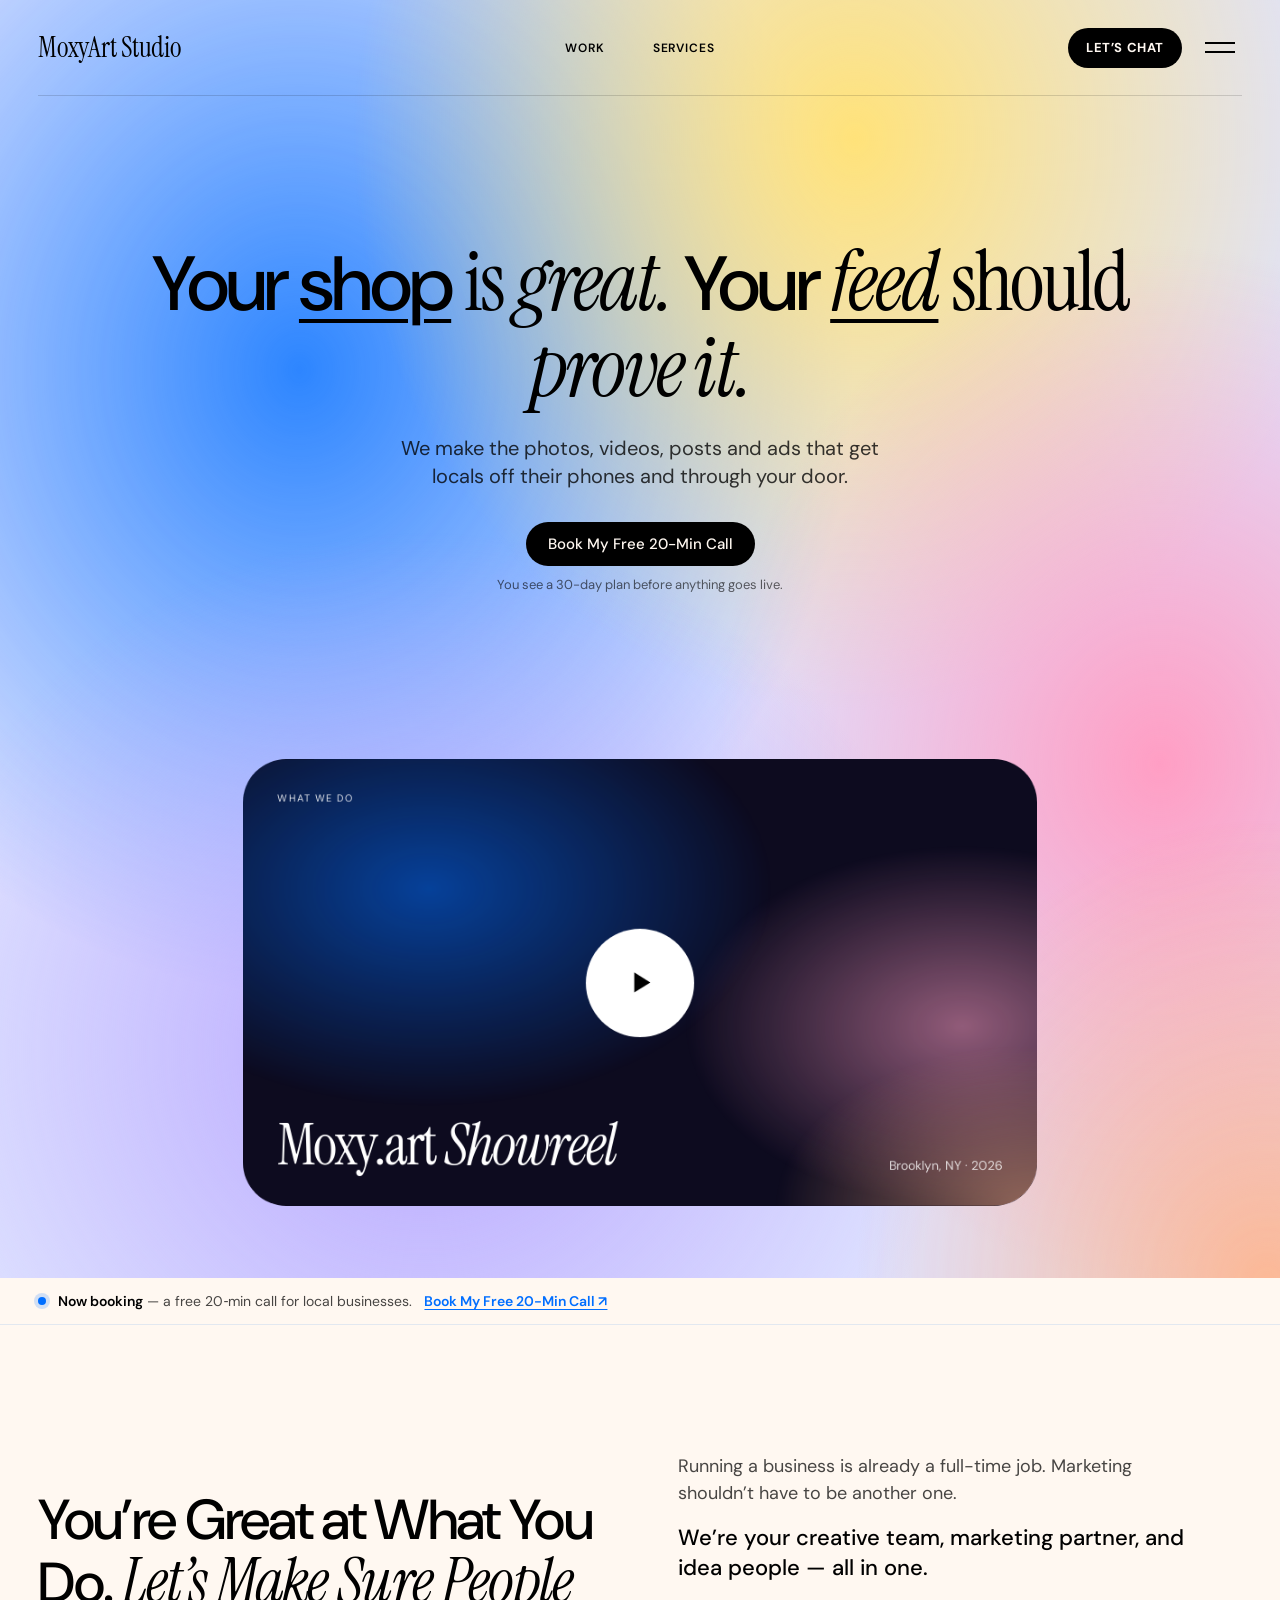
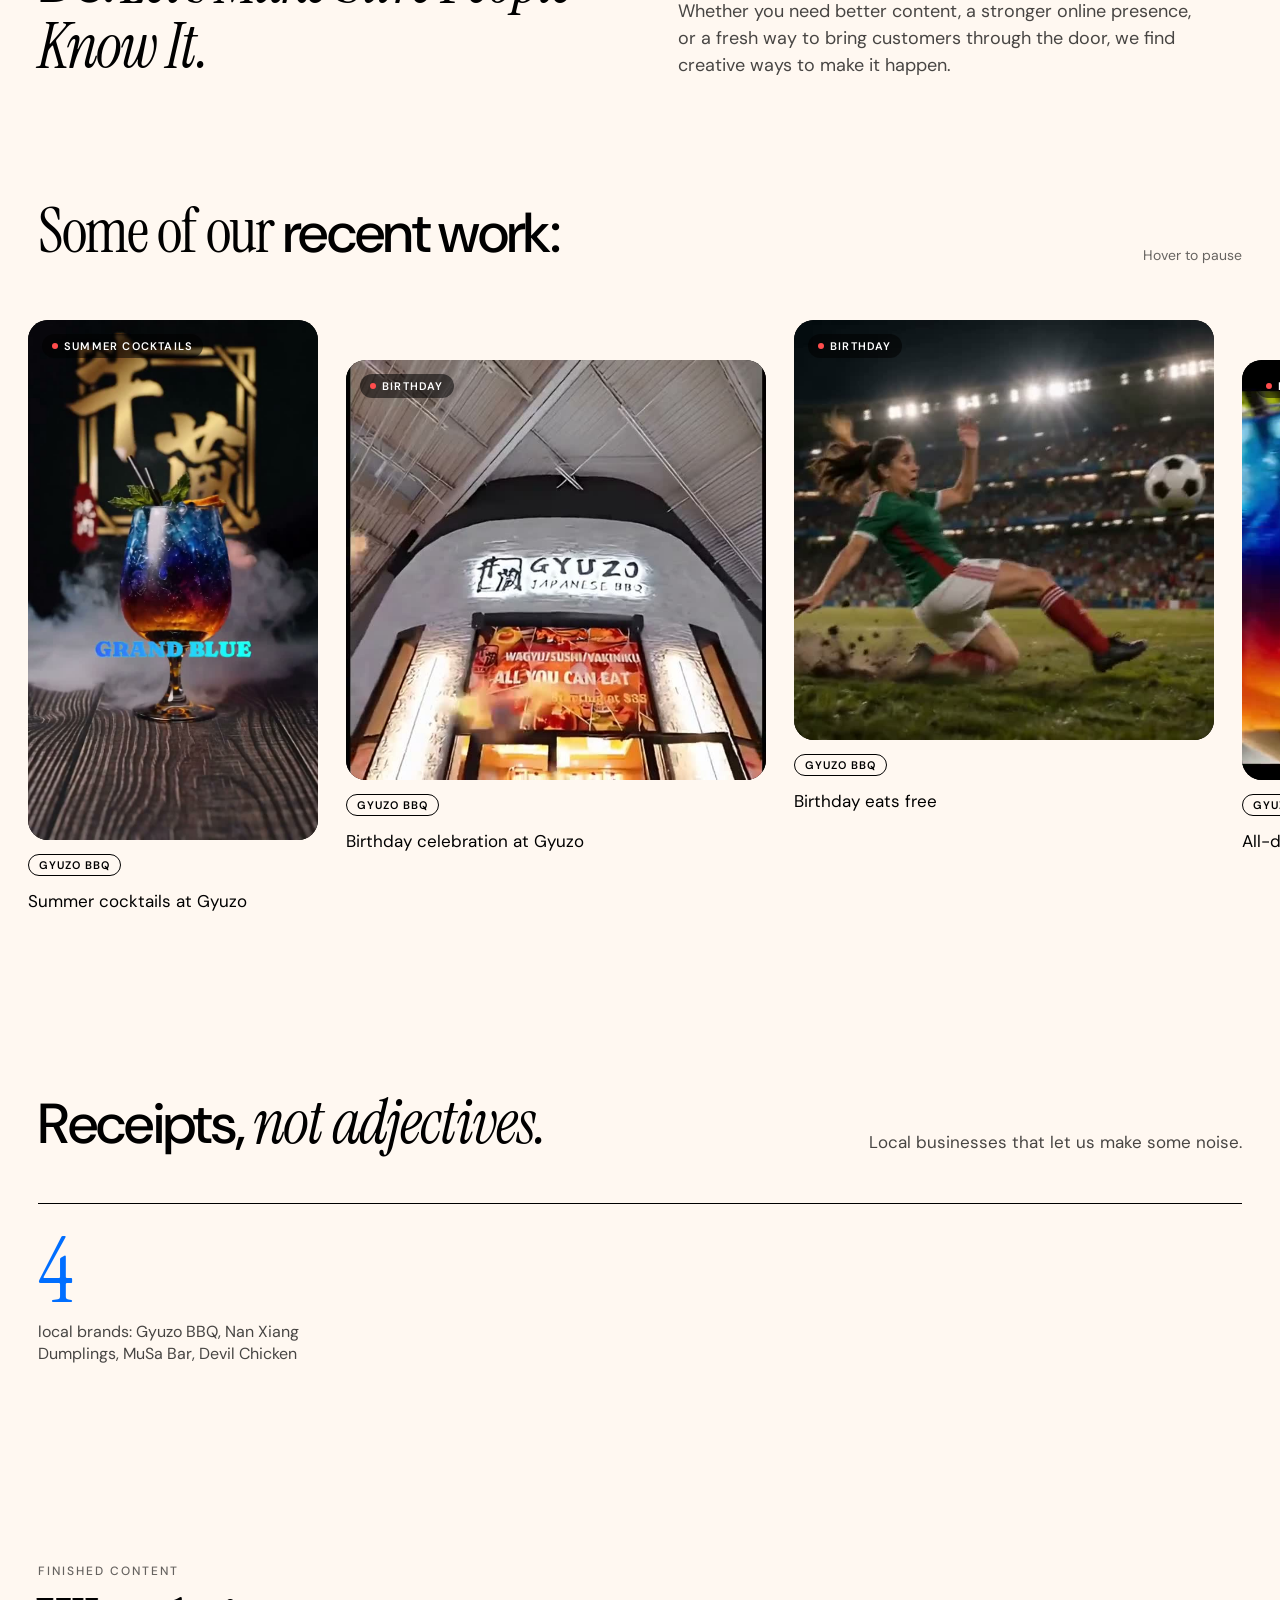
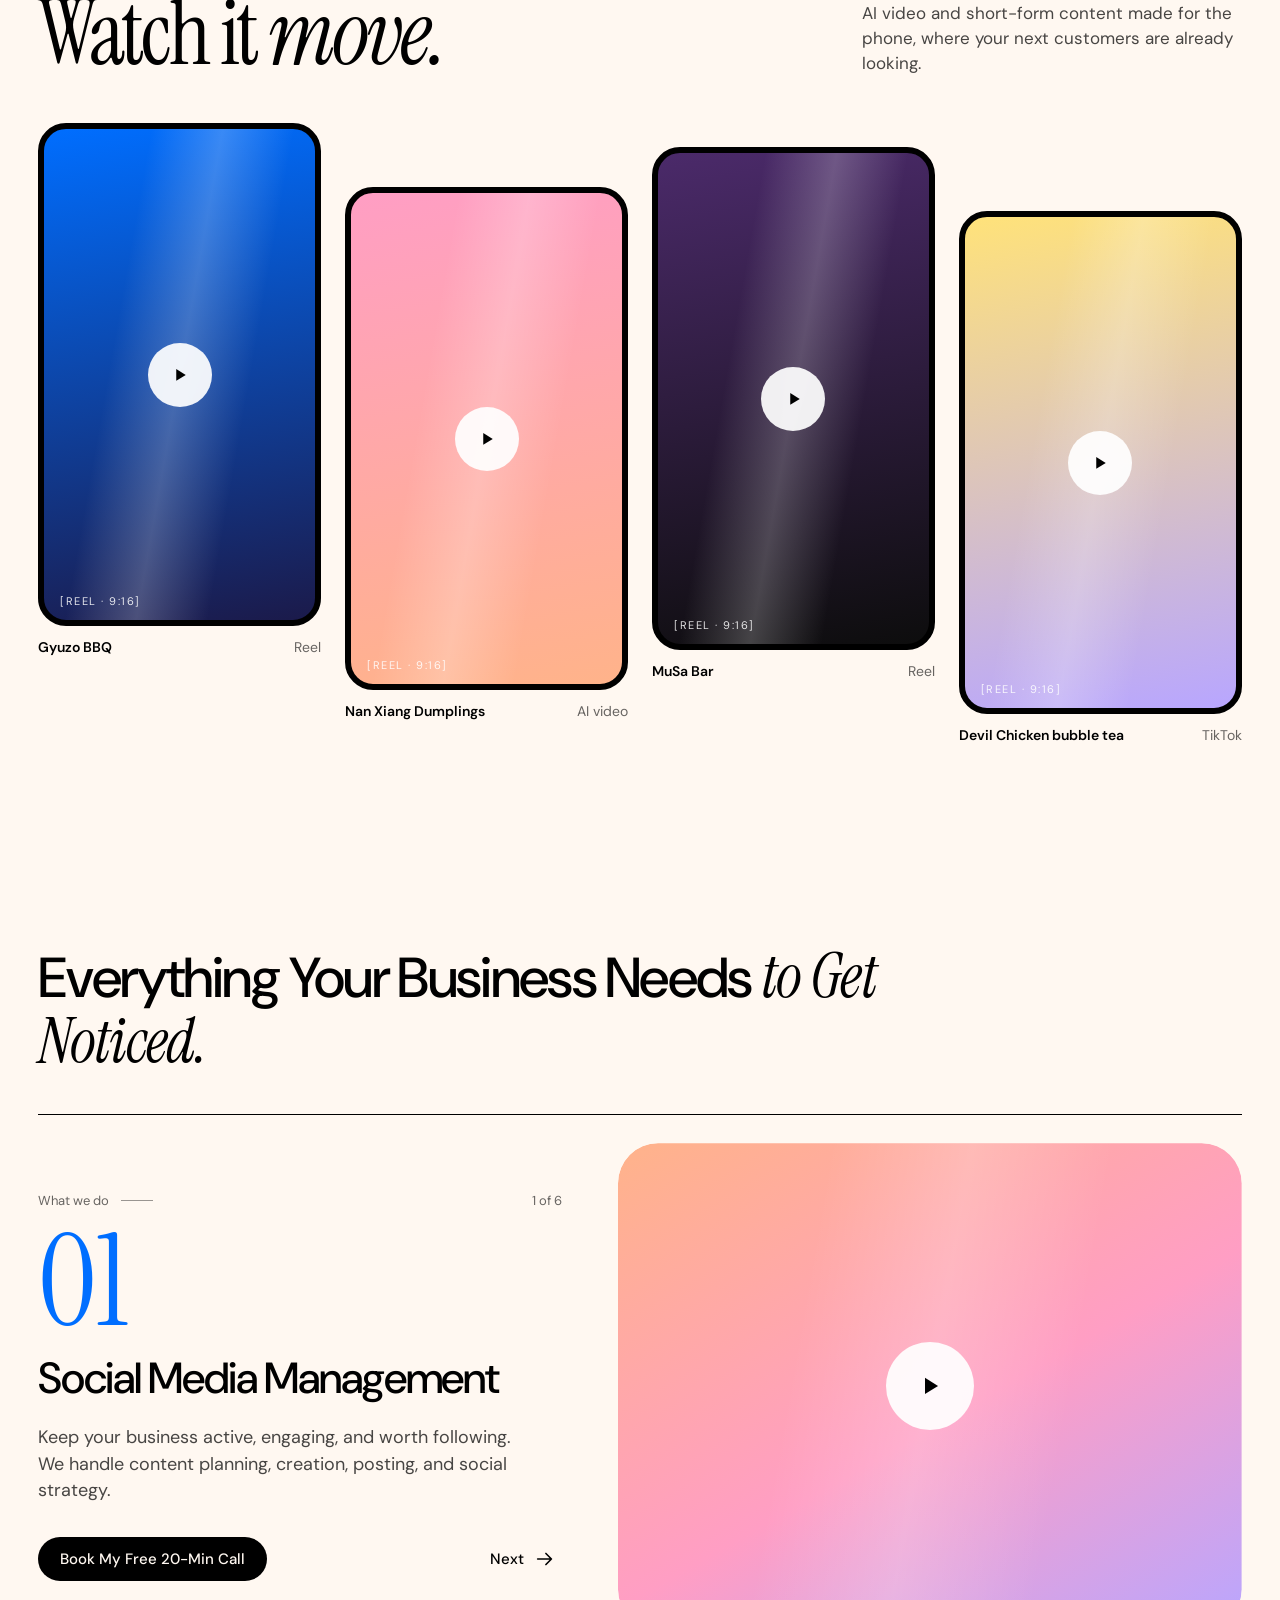
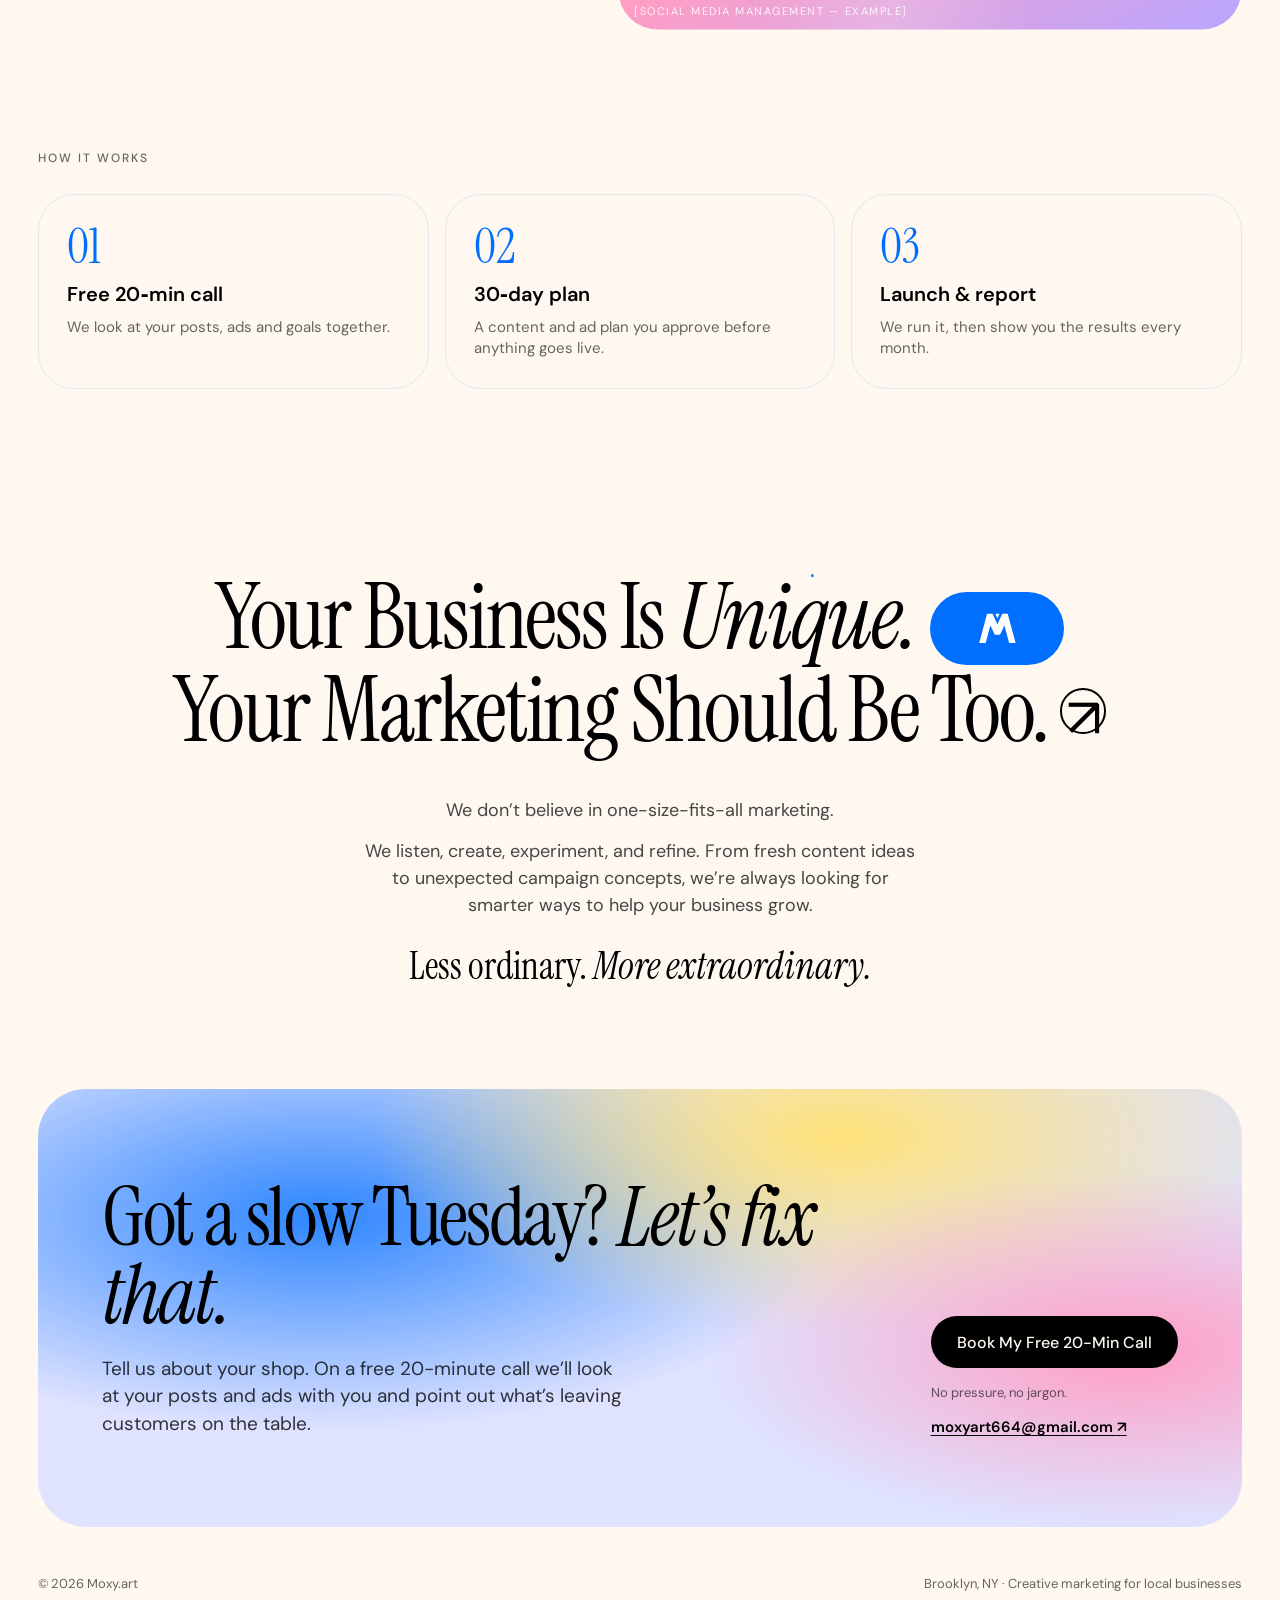
==== index.html @ dc8dfb7d "Centered hero with the showreel peeking into the first screen Header: MoxyArt Studio wordmark, Work/" ====
<!doctype html>
<html lang="en">
  <head>
    <meta charset="UTF-8" />
    <meta name="viewport" content="width=device-width, initial-scale=1.0" />
    <meta name="theme-color" content="#dfe3ff" />
    <meta
      name="description"
      content="We make the photos, Reels and ads that bring locals through your door. Brooklyn studio for local businesses. Book a free 20-minute call."
    />
    <title>Moxy.art · Social, video &amp; ads for local businesses in Brooklyn</title>
    <script>document.documentElement.classList.add('js');</script>
    <link rel="preconnect" href="https://fonts.googleapis.com" />
    <link rel="preconnect" href="https://fonts.gstatic.com" crossorigin />
    <link
      href="https://fonts.googleapis.com/css2?family=DM+Sans:opsz,wght@9..40,400;9..40,500;9..40,600;9..40,700&family=Instrument+Serif:ital@0;1&display=swap"
      rel="stylesheet"
    />
    <link rel="stylesheet" href="./styles.css" />
    <script src="./script.js" defer></script>
  </head>
  <body>
    <a class="skip-link" href="#main">Skip to content</a>

    <header class="site-header">
      <div class="header-inner">
        <a class="brand wordmark" href="#top">MoxyArt Studio</a>

        <nav class="desktop-nav" aria-label="Main navigation">
          <a href="#work">Work</a>
          <a href="#services">Services</a>
        </nav>

        <div class="header-actions">
          <a class="btn btn-dark btn-chat" href="#contact">Let’s chat</a>
          <button class="menu-button" type="button" aria-label="Open menu" aria-expanded="false" aria-controls="mobile-menu">
            <span></span><span></span>
          </button>
        </div>

        <nav class="mobile-menu" id="mobile-menu" aria-label="Mobile navigation" hidden>
          <a href="#work">Work</a>
          <a href="#services">Services</a>
          <a href="#process">How it works</a>
          <a href="#contact">Contact</a>
          <a href="mailto:moxyart664@gmail.com?subject=Free%2020-minute%20call">Book My Free 20-Min Call</a>
        </nav>
      </div>
    </header>

    <main id="main">
      <!-- HERO: full screen, moving color background -->
      <section class="hero" id="top" aria-labelledby="hero-title">
        <div class="aura" aria-hidden="true">
          <span class="blob b1"></span>
          <span class="blob b2"></span>
          <span class="blob b3"></span>
          <span class="blob b4"></span>
          <span class="blob b5"></span>
          <span class="blob cursor-blob"></span>
        </div>

        <div class="hero-body">
          <h1 id="hero-title" class="hero-title">
            <span class="word">Your</span>
            <a class="word link" href="#services">shop</a>
            <span class="word serif">is</span>
            <span class="word serif"><em>great.</em></span>
            <span class="word">Your</span>
            <a class="word link" href="#work"><em class="serif">feed</em></a>
            <span class="word serif">should</span>
            <span class="word serif"><em>prove&nbsp;it.</em></span>
          </h1>
          <p class="hero-sub">We make the photos, videos, posts and ads that get locals off their phones and through your door.</p>
          <div class="hero-cta">
            <a class="btn btn-dark" href="mailto:moxyart664@gmail.com?subject=Free%2020-minute%20call">Book My Free 20-Min Call</a>
            <p class="fine-print">You see a 30-day plan before anything goes live.</p>
          </div>
        </div>

        <!-- Only the top third of the showreel shows on the first screen, so people scroll. -->
        <div class="hero-video">
          <div class="showreel" data-grow>
            <div class="aura" aria-hidden="true">
              <span class="blob b1"></span>
              <span class="blob b3"></span>
              <span class="blob b5"></span>
            </div>
            <span class="media-ph top">What we do</span>
            <span class="play play-lg" aria-hidden="true"><svg viewBox="0 0 24 24"><path d="M8 5.5v13l10.5-6.5z" /></svg></span>
            <div class="showreel-foot">
              <p class="showreel-title">Moxy.art <em>Showreel</em></p>
              <p>Brooklyn, NY · 2026</p>
            </div>
          </div>
        </div>
      </section>

      <div class="notice">
        <div class="container notice-inner">
          <span class="dot" aria-hidden="true"></span>
          <span><strong>Now booking</strong> — a free 20‑min call for local businesses.</span>
          <a href="mailto:moxyart664@gmail.com?subject=Free%2020-minute%20call">Book My Free 20-Min Call ↗</a>
        </div>
      </div>

      <!-- INTRO -->
      <section class="intro container" id="intro" aria-labelledby="intro-title">
        <h2 id="intro-title" class="title-mix" data-reveal>You’re Great at What You Do. <span class="serif"><em>Let’s Make Sure People Know It.</em></span></h2>
        <div class="intro-copy" data-reveal>
          <p>Running a business is already a full-time job. Marketing shouldn’t have to be another one.</p>
          <p class="intro-key">We’re your creative team, marketing partner, and idea people — all in one.</p>
          <p>Whether you need better content, a stronger online presence, or a fresh way to bring customers through the door, we find creative ways to make it happen.</p>
        </div>
      </section>

      <!-- RECENT WORK: drifting row of video cards. Each card's <video> plays
           by itself when it scrolls into view. To add one, put the file in media/,
           a still frame in media/posters/, and copy an existing card. -->
      <section class="work" id="work" aria-labelledby="work-title">
        <div class="container section-top" data-reveal>
          <h2 id="work-title" class="title-mix"><span class="serif">Some of our</span> recent work:</h2>
          <p class="hint">Hover to pause</p>
        </div>

        <div class="rail">
          <div class="rail-track">
            <div class="rail-set">
              <article class="vcard" style="--w: 290px; --h: 520px; --y: 0px">
                <div class="media" style="--bg: #000000">
                  <video class="lazy-video" src="media/gyuzo-summer-cocktails.mp4" poster="media/posters/gyuzo-summer-cocktails.jpg" muted loop playsinline preload="none" aria-label="Summer cocktails at Gyuzo"></video>
                  <span class="chip"><i></i>Summer cocktails</span>
                </div>
                <span class="tag">Gyuzo BBQ</span>
                <p>Summer cocktails at Gyuzo</p>
              </article>
              <article class="vcard" style="--w: 420px; --h: 420px; --y: 40px">
                <div class="media" style="--bg: #000000">
                  <video class="lazy-video" src="media/gyuzo-birthday-celebration.mp4" poster="media/posters/gyuzo-birthday-celebration.jpg" muted loop playsinline preload="none" aria-label="Birthday celebration at Gyuzo"></video>
                  <span class="chip"><i></i>Birthday</span>
                </div>
                <span class="tag">Gyuzo BBQ</span>
                <p>Birthday celebration at Gyuzo</p>
              </article>
              <article class="vcard" style="--w: 420px; --h: 420px; --y: 0px">
                <div class="media" style="--bg: #000000">
                  <video class="lazy-video" src="media/gyuzo-birthday-free-meal.mp4" poster="media/posters/gyuzo-birthday-free-meal.jpg" muted loop playsinline preload="none" aria-label="Birthday eats free"></video>
                  <span class="chip"><i></i>Birthday</span>
                </div>
                <span class="tag">Gyuzo BBQ</span>
                <p>Birthday eats free</p>
              </article>
              <article class="vcard" style="--w: 420px; --h: 420px; --y: 40px">
                <div class="media" style="--bg: #000000">
                  <video class="lazy-video" src="media/gyuzo-happy-hour-50off.mp4" poster="media/posters/gyuzo-happy-hour-50off.jpg" muted loop playsinline preload="none" aria-label="All-day happy hour, 50% off"></video>
                  <span class="chip"><i></i>Happy hour</span>
                </div>
                <span class="tag">Gyuzo BBQ</span>
                <p>All-day happy hour, 50% off</p>
              </article>
              <article class="vcard" style="--w: 290px; --h: 520px; --y: 0px">
                <div class="media" style="--bg: #000000">
                  <video class="lazy-video" src="media/gyuzo-meat-lovers-39.mp4" poster="media/posters/gyuzo-meat-lovers-39.jpg" muted loop playsinline preload="none" aria-label="Unlimited premium cuts for $39.50"></video>
                  <span class="chip"><i></i>Ad</span>
                </div>
                <span class="tag">Gyuzo BBQ</span>
                <p>Unlimited premium cuts for $39.50</p>
              </article>
            </div>
            <!-- script.js copies the set above here so the row loops seamlessly -->
          </div>
        </div>
      </section>

      <!-- PROOF: real results only. Each [bracket] item is hidden until it has a
           verified number; fill it in, then delete the word "hidden". -->
      <section class="proof container" id="proof" aria-labelledby="proof-title">
        <div class="section-top" data-reveal>
          <h2 id="proof-title" class="title-mix">Receipts, <span class="serif"><em>not adjectives.</em></span></h2>
          <p class="lead">Local businesses that let us make some noise.</p>
        </div>
        <ul class="stats" data-reveal>
          <li hidden><strong class="stat-num">[##]K</strong><span>people reached by one Gyuzo ad in [month]</span></li>
          <li hidden><strong class="stat-num">$[#.##]</strong><span>cost per [message / booking] on Meta</span></li>
          <li hidden><strong class="stat-num">[##]%</strong><span>more [bookings / covers] during the [birthday / happy hour] promo</span></li>
          <li><strong class="stat-num">4</strong><span>local brands: Gyuzo BBQ, Nan Xiang Dumplings, MuSa Bar, Devil Chicken</span></li>
        </ul>
        <article class="case" data-reveal hidden>
          <h3>Gyuzo BBQ <span>Japanese BBQ</span></h3>
          <dl>
            <div><dt>The problem</dt><dd>[e.g. weeknights were slow]</dd></div>
            <div><dt>What we made</dt><dd>[#] short videos and ads, including the “Birthday eats free” and $39.50 unlimited cuts campaigns</dd></div>
            <div><dt>The result</dt><dd>[one real number from above]</dd></div>
          </dl>
          <blockquote>“[Real words from the Gyuzo owner, with permission]” <cite>[Name], Gyuzo BBQ</cite></blockquote>
        </article>
      </section>

      <!-- FINISHED CONTENT: showreel grows as it scrolls in, Reels float -->
      <section class="reel container" aria-labelledby="reel-title">
        <div class="section-top" data-reveal>
          <div class="stack-sm">
            <p class="label">Finished content</p>
            <h2 id="reel-title" class="display">Watch it <em>move.</em></h2>
          </div>
          <p class="lead">AI video and short-form content made for the phone, where your next customers are already looking.</p>
        </div>

        <div class="reels">
          <figure class="reel-card tilt" style="--y: 0px; --d: 6s" data-reveal>
            <div class="media" style="--bg: linear-gradient(170deg, #006eff, #1b1a4a)">
              <span class="media-ph bottom">[Reel · 9:16]</span>
              <span class="play" aria-hidden="true"><svg viewBox="0 0 24 24"><path d="M8 5.5v13l10.5-6.5z" /></svg></span>
            </div>
            <figcaption><strong>Gyuzo BBQ</strong><span>Reel</span></figcaption>
          </figure>
          <figure class="reel-card tilt" style="--y: 64px; --d: 7s" data-reveal>
            <div class="media" style="--bg: linear-gradient(170deg, #ff9ec4, #ffb38a)">
              <span class="media-ph bottom">[Reel · 9:16]</span>
              <span class="play" aria-hidden="true"><svg viewBox="0 0 24 24"><path d="M8 5.5v13l10.5-6.5z" /></svg></span>
            </div>
            <figcaption><strong>Nan Xiang Dumplings</strong><span>AI video</span></figcaption>
          </figure>
          <figure class="reel-card tilt" style="--y: 24px; --d: 6.5s" data-reveal>
            <div class="media" style="--bg: linear-gradient(170deg, #4b2a6a, #0d0d0d)">
              <span class="media-ph bottom">[Reel · 9:16]</span>
              <span class="play" aria-hidden="true"><svg viewBox="0 0 24 24"><path d="M8 5.5v13l10.5-6.5z" /></svg></span>
            </div>
            <figcaption><strong>MuSa Bar</strong><span>Reel</span></figcaption>
          </figure>
          <figure class="reel-card tilt" style="--y: 88px; --d: 7.5s" data-reveal>
            <div class="media" style="--bg: linear-gradient(170deg, #ffe27a, #b8a6ff)">
              <span class="media-ph bottom">[Reel · 9:16]</span>
              <span class="play" aria-hidden="true"><svg viewBox="0 0 24 24"><path d="M8 5.5v13l10.5-6.5z" /></svg></span>
            </div>
            <figcaption><strong>Devil Chicken bubble tea</strong><span>TikTok</span></figcaption>
          </figure>
        </div>
      </section>

      <!-- SERVICES: one at a time, "1 of 6  Next →". Text for all six lives in script.js. -->
      <section class="services container" id="services" aria-labelledby="services-title">
        <h2 id="services-title" class="title-mix services-head" data-reveal>Everything Your Business Needs <span class="serif"><em>to Get Noticed.</em></span></h2>
        <div class="services-grid" data-reveal>
          <div class="svc-copy">
            <div class="svc-meta">
              <span class="svc-kicker">What we do <span aria-hidden="true"></span></span>
              <span class="svc-count" aria-live="polite"><span data-svc="count">1</span> of 6</span>
            </div>
            <p class="svc-num svc-anim" data-svc="n" aria-hidden="true">01</p>
            <h3 class="svc-title svc-anim" data-svc="title">Social Media Management</h3>
            <p class="svc-body svc-anim" data-svc="body">Keep your business active, engaging, and worth following. We handle content planning, creation, posting, and social strategy.</p>
            <div class="svc-actions">
              <a class="btn btn-dark" href="mailto:moxyart664@gmail.com?subject=Free%2020-minute%20call">Book My Free 20-Min Call</a>
              <button class="next-btn" type="button" data-svc="next">
                Next
                <svg viewBox="0 0 24 24" aria-hidden="true"><path d="M4 12h15M13 6l6 6-6 6" /></svg>
              </button>
            </div>
          </div>
          <div class="svc-media" data-svc="media" style="--bg: linear-gradient(150deg, #ffb38a 0%, #ff9ec4 55%, #b8a6ff 100%)">
            <span class="play play-md" aria-hidden="true"><svg viewBox="0 0 24 24"><path d="M8 5.5v13l10.5-6.5z" /></svg></span>
            <span class="media-ph bottom" data-svc="caption">[Social Media Management — example]</span>
          </div>
        </div>
      </section>

      <!-- HOW IT WORKS: three short steps -->
      <section class="process container" id="process" aria-labelledby="process-title">
        <h2 id="process-title" class="label">How it works</h2>
        <ol class="steps">
          <li data-reveal>
            <span class="step-num" aria-hidden="true">01</span>
            <h3>Free 20‑min call</h3>
            <p>We look at your posts, ads and goals together.</p>
          </li>
          <li data-reveal>
            <span class="step-num" aria-hidden="true">02</span>
            <h3>30‑day plan</h3>
            <p>A content and ad plan you approve before anything goes live.</p>
          </li>
          <li data-reveal>
            <span class="step-num" aria-hidden="true">03</span>
            <h3>Launch &amp; report</h3>
            <p>We run it, then show you the results every month.</p>
          </li>
        </ol>
      </section>

      <!-- UNIQUE: words light up as you scroll -->
      <section class="container manifesto" aria-labelledby="manifesto-title">
        <h2 class="manifesto-text" id="manifesto-title" data-manifesto>
          Your Business Is
          <span class="circled">Unique.<svg class="circle-mark" viewBox="0 0 300 100" preserveAspectRatio="none" aria-hidden="true"><path pathLength="1" d="M150 8 C 255 6, 296 30, 292 52 C 287 82, 210 94, 140 92 C 60 90, 6 74, 8 48 C 10 22, 80 8, 168 12" /></svg></span>
          <span class="inline-chip" aria-hidden="true"><svg viewBox="0 0 256 256"><path fill="currentColor" fill-rule="evenodd" d="M24 212 69 44h31l28 61 28-61h31l45 168h-37l-27-100.8-25 52.8h-30l-25-52.8-27 100.8H24Z M116 44h24l-12 28-12-28Z" /></svg></span>
          Your Marketing Should Be Too.
          <span class="inline-arrow" aria-hidden="true">↗</span>
        </h2>
        <div class="manifesto-copy" data-reveal>
          <p>We don’t believe in one-size-fits-all marketing.</p>
          <p>We listen, create, experiment, and refine. From fresh content ideas to unexpected campaign concepts, we’re always looking for smarter ways to help your business grow.</p>
          <p class="tagline">Less ordinary. <em>More extraordinary.</em></p>
        </div>
      </section>

      <!-- CONTACT: same moving color as the hero -->
      <section class="container" id="contact" aria-labelledby="contact-title">
        <div class="contact-card">
          <div class="aura" aria-hidden="true">
            <span class="blob b1"></span>
            <span class="blob b2"></span>
            <span class="blob b3"></span>
          </div>
          <div class="contact-copy" data-reveal>
            <h2 id="contact-title" class="display display-sm">Got a slow Tuesday? <em>Let’s fix that.</em></h2>
            <p class="contact-lead">Tell us about your shop. On a free 20-minute call we’ll look at your posts and ads with you and point out what’s leaving customers on the table.</p>
          </div>
          <div class="contact-actions" data-reveal>
            <a class="btn btn-dark btn-lg" href="mailto:moxyart664@gmail.com?subject=Free%2020-minute%20call">Book My Free 20-Min Call</a>
            <p class="fine-print">No pressure, no jargon.</p>
            <a class="ink-link" href="mailto:moxyart664@gmail.com">moxyart664@gmail.com <span aria-hidden="true">↗</span></a>
          </div>
        </div>
      </section>
    </main>

    <footer class="container site-footer">
      <span>© 2026 Moxy.art</span>
      <span>Brooklyn, NY · Creative marketing for local businesses</span>
    </footer>
  </body>
</html>
---- styles.css ----
/* Moxy.art — motion direction. Built on the Moxyart design system
   (https://claude.ai/artifact/LnHdDnZESzp5JZP2S9JRZE), plus the moving
   pastel "aura" approved on the design canvas. */
:root {
  color-scheme: light;
  --cream: #fff8f1;
  --ink: #000000;
  --ink-78: rgba(0, 0, 0, 0.78);
  --ink-72: rgba(0, 0, 0, 0.72);
  --ink-60: rgba(0, 0, 0, 0.6);
  --ash: #e2e8f0;
  --blue: #006eff;
  --on-blue: #ffffff;

  /* Aura colors: only for the moving backgrounds and video placeholders */
  --aura-base: #dfe3ff;
  --butter: #ffe27a;
  --pink: #ff9ec4;
  --lilac: #b8a6ff;
  --peach: #ffb38a;
  --night: #0d0b1f;

  --font-display: "Instrument Serif", Georgia, serif;
  --font-sans: "DM Sans", ui-sans-serif, system-ui, sans-serif;

  --radius-nav: 24px;
  --radius-card: 36px;
  --radius-image: 48px;

  --gutter: clamp(16px, 3vw, 40px);
  --header-h: 96px;
  /* Strong curves: ease-out for entering/exiting and feedback, ease-in-out for on-screen movement */
  --ease-out: cubic-bezier(0.23, 1, 0.32, 1);
  --ease-in-out: cubic-bezier(0.77, 0, 0.175, 1);

  font-family: var(--font-sans);
  color: var(--ink);
  background: var(--cream);
  font-synthesis: none;
  text-rendering: optimizeLegibility;
  -webkit-font-smoothing: antialiased;
}

* { box-sizing: border-box; }
html { scroll-behavior: smooth; scroll-padding-top: 88px; }
body { margin: 0; background: var(--cream); overflow-x: clip; }
a { color: inherit; text-decoration: none; }
button { font: inherit; color: inherit; }
figure { margin: 0; }
:focus-visible { outline: 2px solid var(--ink); outline-offset: 4px; }

.skip-link {
  position: absolute;
  left: 16px;
  top: -60px;
  z-index: 100;
  padding: 10px 16px;
  border-radius: 999px;
  background: var(--ink);
  color: var(--cream);
}
.skip-link:focus { top: 16px; }

.container { width: min(100%, 1360px); margin-inline: auto; padding-inline: var(--gutter); }
.serif { font-family: var(--font-display); font-weight: 400; font-size: 1.1em; }

/* ---------- Type ---------- */
.display {
  margin: 0;
  font-family: var(--font-display);
  font-weight: 400;
  font-size: clamp(56px, 7vw, 112px);
  line-height: 0.92;
  letter-spacing: -0.035em;
}
.display-sm { font-size: clamp(44px, 6.4vw, 100px); line-height: 0.95; letter-spacing: -0.03em; }
.title-mix {
  margin: 0;
  font-size: clamp(34px, 4.4vw, 64px);
  font-weight: 500;
  line-height: 1.05;
  letter-spacing: -0.03em;
}
.lead { margin: 0; max-width: 380px; font-size: 17px; line-height: 1.45; color: var(--ink-72); }
.label {
  margin: 0;
  font-size: 12px;
  font-weight: 500;
  letter-spacing: 2px;
  text-transform: uppercase;
  color: var(--ink-60);
}
.hint { margin: 0; font-size: 14px; color: var(--ink-60); }
.stack-sm { display: flex; flex-direction: column; gap: 14px; }

/* ---------- Buttons ---------- */
.btn {
  display: inline-flex;
  align-items: center;
  justify-content: center;
  min-height: 44px;
  padding: 12px 22px;
  border-radius: 999px;
  font-size: 15px;
  font-weight: 500;
  white-space: nowrap;
  transition: background-color 180ms ease, color 180ms ease, transform 160ms var(--ease-out);
}
.btn-dark { background: var(--ink); color: var(--cream); }
.btn-sm { font-size: 14px; }
.btn-lg { min-height: 52px; padding: 14px 26px; font-size: 16px; }
.ink-link { font-size: 15px; font-weight: 600; text-decoration: underline; text-underline-offset: 3px; transition: color 180ms ease; }

/* ---------- Header: clear over the hero, cream once you scroll ---------- */
.site-header {
  position: fixed;
  inset: 0 0 auto;
  z-index: 50;
  padding: 0 var(--gutter);
  transition: background-color 300ms ease;
}
.site-header.is-scrolled {
  background: rgba(255, 248, 241, 0.88);
  backdrop-filter: blur(14px);
  -webkit-backdrop-filter: blur(14px);
}
.header-inner {
  position: relative;
  width: min(100%, 1280px);
  min-height: var(--header-h);
  margin-inline: auto;
  display: grid;
  grid-template-columns: 1fr auto 1fr;
  align-items: center;
  gap: 16px;
  border-bottom: 1px solid rgba(0, 0, 0, 0.14);
}
.brand { justify-self: start; }
.wordmark { font-family: var(--font-display); font-size: 28px; line-height: 1; letter-spacing: -0.01em; }
.desktop-nav { justify-self: center; display: flex; gap: 48px; font-size: 12px; font-weight: 600; letter-spacing: 0.08em; text-transform: uppercase; }
.header-actions { justify-self: end; display: flex; align-items: center; gap: 16px; }
.btn-chat { min-height: 40px; padding: 10px 18px; font-size: 13px; font-weight: 700; letter-spacing: 0.04em; text-transform: uppercase; }
.menu-button {
  display: flex;
  width: 44px;
  height: 44px;
  border: 0;
  padding: 0 7px;
  background: transparent;
  cursor: pointer;
  flex-direction: column;
  justify-content: center;
  gap: 7px;
  transition: transform 160ms var(--ease-out);
}
.menu-button span { display: block; height: 2px; width: 30px; background: var(--ink); transition: transform 200ms var(--ease-out); }
.menu-button[aria-expanded="true"] span:first-child { transform: translateY(4.5px) rotate(45deg); }
.menu-button[aria-expanded="true"] span:last-child { transform: translateY(-4.5px) rotate(-45deg); }
/* Grows out of the menu button; closing is instant */
.mobile-menu {
  position: absolute;
  top: calc(100% + 8px);
  right: 0;
  width: min(320px, 100%);
  display: flex;
  flex-direction: column;
  gap: 4px;
  padding: 16px;
  border: 1px solid var(--ash);
  border-radius: var(--radius-nav);
  background: var(--cream);
  transform-origin: top right;
  transition: opacity 180ms var(--ease-out), transform 180ms var(--ease-out);
}
@starting-style {
  .mobile-menu { opacity: 0; transform: scale(0.96) translateY(-4px); }
}
.mobile-menu[hidden] { display: none; }
.mobile-menu a { padding: 12px 8px; font-size: 17px; }

/* ---------- Aura: soft color blobs that drift ----------
   Soft edges come from radial gradients, not filter: blur(), so the
   moving layers stay on the compositor instead of repainting each frame. */
.aura { position: absolute; inset: -20%; pointer-events: none; }
.blob {
  position: absolute;
  border-radius: 50%;
  background: radial-gradient(closest-side, var(--c), transparent);
  will-change: transform;
}
.b1 { --c: var(--blue); left: 0; top: 0; width: 62%; height: 70%; opacity: 0.8; animation: blob-a 18s ease-in-out infinite alternate; }
.b2 { --c: var(--butter); left: 34%; top: -10%; width: 56%; height: 64%; animation: blob-b 22s ease-in-out infinite alternate; }
.b3 { --c: var(--pink); left: 54%; top: 28%; width: 50%; height: 58%; animation: blob-c 20s ease-in-out infinite alternate; }
.b4 { --c: var(--lilac); left: 8%; top: 44%; width: 60%; height: 58%; animation: blob-b 26s ease-in-out infinite alternate-reverse; }
.b5 { --c: var(--peach); left: 62%; top: 60%; width: 46%; height: 52%; opacity: 0.9; animation: blob-a 24s ease-in-out infinite alternate-reverse; }
/* Follows the pointer on desktop (script.js eases it toward the cursor) */
.cursor-blob {
  --c: var(--pink);
  left: 0;
  top: 0;
  width: 36%;
  height: 46%;
  opacity: 0;
  transition: opacity 600ms ease;
}
.hero.has-pointer .cursor-blob { opacity: 0.7; }
@keyframes blob-a { 0% { transform: translate(0, 0) scale(1); } 50% { transform: translate(30%, 16%) scale(1.2); } 100% { transform: translate(-10%, 26%) scale(0.9); } }
@keyframes blob-b { 0% { transform: translate(0, 0) scale(1.1); } 50% { transform: translate(-26%, -12%) scale(0.85); } 100% { transform: translate(16%, -22%) scale(1.15); } }
@keyframes blob-c { 0% { transform: translate(0, 0) scale(0.9); } 50% { transform: translate(-18%, 20%) scale(1.15); } 100% { transform: translate(22%, -8%) scale(1); } }

/* ---------- Hero ---------- */
.hero {
  /* The showreel's size, so the copy above it can leave exactly its top third on screen */
  --video-w: min(880px, calc(100vw - 2 * var(--gutter)));
  --video-h: calc(var(--video-w) * 9 / 16);
  position: relative;
  overflow: hidden;
  background: var(--aura-base);
  padding-top: var(--header-h);
  padding-bottom: 48px;
}
/* Fades and lifts as you scroll away; script.js writes opacity/transform here directly */
.hero-body {
  position: relative;
  z-index: 1;
  width: min(100%, 1360px);
  min-height: calc(100vh - var(--header-h) - var(--video-h) / 3);
  min-height: calc(100svh - var(--header-h) - var(--video-h) / 3);
  margin-inline: auto;
  padding: 32px var(--gutter);
  box-sizing: border-box;
  display: flex;
  flex-direction: column;
  align-items: center;
  justify-content: center;
  gap: 24px;
  text-align: center;
  transform-origin: 50% 50%;
  will-change: opacity, transform;
}
.hero-title {
  margin: 0 auto;
  max-width: 1040px;
  font-size: clamp(44px, 6vw, 96px);
  font-weight: 500;
  line-height: 1.02;
  letter-spacing: -0.035em;
}
/* Words rise in one after another; a short blur makes the first frames read as one motion */
.word { display: inline-block; animation: rise 900ms var(--ease-out) both; }
.word:nth-child(1) { animation-delay: 100ms; }
.word:nth-child(2) { animation-delay: 160ms; }
.word:nth-child(3) { animation-delay: 220ms; }
.word:nth-child(4) { animation-delay: 280ms; }
.word:nth-child(5) { animation-delay: 340ms; }
.word:nth-child(6) { animation-delay: 400ms; }
.word:nth-child(7) { animation-delay: 460ms; }
.word:nth-child(8) { animation-delay: 520ms; }
.word.link {
  text-decoration: underline;
  text-decoration-thickness: 0.055em;
  text-underline-offset: 0.12em;
  transition: color 180ms ease;
}
@keyframes rise {
  from { opacity: 0; transform: translateY(0.4em); filter: blur(6px); }
  to { opacity: 1; transform: none; filter: blur(0); }
}
.hero-sub {
  margin: 0 auto;
  max-width: 520px;
  font-size: clamp(18px, 1.6vw, 20px);
  line-height: 1.4;
  color: var(--ink-78);
  animation: rise 800ms var(--ease-out) 640ms both;
}

.hero-cta { display: flex; flex-direction: column; align-items: center; gap: 10px; margin-top: 8px; animation: rise 800ms var(--ease-out) 760ms both; }
.fine-print { margin: 0; font-size: 13px; color: var(--ink-60); }
.hero-video { position: relative; z-index: 1; width: var(--video-w); margin-inline: auto; }
.hero .showreel { height: var(--video-h); }

/* ---------- Now booking strip ---------- */
.notice { border-bottom: 1px solid var(--ash); background: var(--cream); }
.notice-inner {
  display: flex;
  flex-wrap: wrap;
  align-items: center;
  gap: 8px 12px;
  padding-block: 14px;
  font-size: 14px;
  color: var(--ink-72);
}
.notice strong { color: var(--ink); font-weight: 600; }
.notice a { color: var(--blue); font-weight: 600; text-decoration: underline; text-underline-offset: 3px; }
.dot { width: 8px; height: 8px; border-radius: 50%; background: var(--blue); box-shadow: 0 0 0 4px rgba(0, 110, 255, 0.18); animation: blink 2s ease-in-out infinite; }
@keyframes blink { 50% { box-shadow: 0 0 0 8px rgba(0, 110, 255, 0.06); } }

/* ---------- Intro ---------- */
.intro {
  padding-block: clamp(80px, 10vw, 140px) 0;
  display: grid;
  grid-template-columns: repeat(auto-fit, minmax(min(100%, 420px), 1fr));
  gap: 40px clamp(40px, 6vw, 96px);
  align-items: end;
}
.intro-copy { display: flex; flex-direction: column; gap: 16px; max-width: 520px; }
.intro-copy p { margin: 0; font-size: 18px; line-height: 1.5; color: var(--ink-72); }
.intro-copy .intro-key { font-size: 22px; line-height: 1.35; font-weight: 500; color: var(--ink); }

/* ---------- Video placeholders (shared) ---------- */
.media {
  position: relative;
  overflow: hidden;
  background: var(--bg, var(--ash));
}
.media::after {
  content: "";
  position: absolute;
  inset: 0;
  background: linear-gradient(100deg, transparent 30%, rgba(255, 255, 255, 0.22) 50%, transparent 70%);
  animation: shimmer 3.2s ease-in-out infinite;
  pointer-events: none;
}
.media > video { position: absolute; inset: 0; width: 100%; height: 100%; object-fit: cover; }
.media:has(video)::after { display: none; }
@keyframes shimmer { from { transform: translateX(-100%); } to { transform: translateX(100%); } }
.media-ph {
  position: absolute;
  right: 14px;
  bottom: 12px;
  z-index: 1;
  font-size: 11px;
  letter-spacing: 1.5px;
  text-transform: uppercase;
  color: rgba(255, 255, 255, 0.88);
}
.media-ph.top { left: clamp(20px, 3vw, 40px); top: clamp(20px, 3vw, 36px); right: auto; bottom: auto; }
.media-ph.bottom { left: 16px; right: auto; }
.play {
  position: absolute;
  left: 50%;
  top: 50%;
  z-index: 1;
  width: 64px;
  height: 64px;
  margin: -32px 0 0 -32px;
  border-radius: 50%;
  background: rgba(255, 255, 255, 0.92);
  color: var(--ink);
  display: grid;
  place-items: center;
}
.play svg { width: 34%; height: 34%; fill: currentColor; }
.play-md { width: 88px; height: 88px; margin: -44px 0 0 -44px; animation: pulse 2.4s ease-out infinite; }
.play-lg { width: 120px; height: 120px; margin: -60px 0 0 -60px; background: #ffffff; animation: pulse 2.4s ease-out infinite; }
@keyframes pulse { 0%, 100% { box-shadow: 0 0 0 0 rgba(255, 255, 255, 0.55); } 70% { box-shadow: 0 0 0 28px rgba(255, 255, 255, 0); } }
.chip {
  position: absolute;
  left: 14px;
  top: 14px;
  z-index: 1;
  display: inline-flex;
  align-items: center;
  gap: 6px;
  padding: 5px 10px;
  border-radius: 999px;
  background: rgba(0, 0, 0, 0.55);
  color: #ffffff;
  font-size: 11px;
  font-weight: 600;
  letter-spacing: 1.2px;
  text-transform: uppercase;
}
.chip i { width: 6px; height: 6px; border-radius: 50%; background: #ff4d4d; animation: blink-red 1.4s steps(2, jump-none) infinite; }
@keyframes blink-red { 50% { opacity: 0.25; } }

/* ---------- Recent work rail ---------- */
.work { padding: clamp(80px, 10vw, 120px) 0 40px; }
.section-top {
  display: flex;
  flex-wrap: wrap;
  justify-content: space-between;
  align-items: flex-end;
  gap: 24px;
  margin-bottom: 48px;
}
.rail { overflow: hidden; padding: 8px 0 24px; }
.rail-track {
  display: flex;
  width: max-content;
  animation: drift 60s linear infinite;
}
.rail-set { display: flex; align-items: flex-start; gap: 28px; padding-left: 28px; }
@keyframes drift { to { transform: translateX(-50%); } }
.vcard {
  width: var(--w);
  margin-top: var(--y);
  display: flex;
  flex-direction: column;
  gap: 14px;
}
.vcard .media { height: var(--h); border-radius: 20px; }
.tag {
  align-self: flex-start;
  border: 1px solid var(--ink);
  border-radius: 999px;
  padding: 3px 10px;
  font-size: 11px;
  font-weight: 600;
  letter-spacing: 1px;
  text-transform: uppercase;
}
.vcard p { margin: 0; max-width: 92%; font-size: 17px; line-height: 1.35; }

/* ---------- Showreel + Reels ---------- */
.reel { padding-top: clamp(56px, 8vw, 80px); }
/* Grows from 88% to full size as it scrolls in; script.js writes transform directly */
.showreel {
  position: relative;
  height: clamp(420px, 48vw, 680px);
  border-radius: var(--radius-image);
  overflow: hidden;
  background: var(--night);
  color: #ffffff;
  will-change: transform;
}
.showreel .blob { opacity: 0.55; }
.showreel-foot {
  position: absolute;
  left: clamp(20px, 3vw, 40px);
  right: clamp(20px, 3vw, 40px);
  bottom: clamp(20px, 3vw, 36px);
  z-index: 1;
  display: flex;
  flex-wrap: wrap;
  justify-content: space-between;
  align-items: flex-end;
  gap: 12px;
}
.showreel-foot p { margin: 0; font-size: 14px; color: rgba(255, 255, 255, 0.8); }
.showreel-foot .showreel-title {
  font-family: var(--font-display);
  font-size: clamp(40px, 5vw, 72px);
  line-height: 0.95;
  letter-spacing: -0.03em;
  color: #ffffff;
}

.reels {
  display: grid;
  grid-template-columns: repeat(4, minmax(0, 1fr));
  gap: 24px;
  align-items: start;
  margin-top: 40px;
  padding-bottom: 100px;
}
.reel-card { margin-top: var(--y); }
.js .reel-card:nth-child(2) { transition-delay: 60ms; }
.js .reel-card:nth-child(3) { transition-delay: 120ms; }
.js .reel-card:nth-child(4) { transition-delay: 180ms; }
.reel-card .media {
  aspect-ratio: 9 / 16;
  border: 6px solid var(--ink);
  border-radius: 28px;
  animation: float var(--d, 6s) ease-in-out infinite;
}
.reel-card figcaption { display: flex; justify-content: space-between; gap: 8px; margin-top: 12px; font-size: 14px; }
.reel-card figcaption strong { font-weight: 600; }
.reel-card figcaption span { color: var(--ink-60); }
@keyframes float { 0%, 100% { translate: 0 0; } 50% { translate: 0 -14px; } }
/* 3D tilt toward the pointer; script.js writes transform directly */
.tilt .media { transition: transform 300ms var(--ease-out); }

/* ---------- Services carousel ---------- */
.services { padding-block: clamp(64px, 8vw, 100px) 40px; }
.services-head { margin-bottom: 40px; max-width: 900px; }
.services-grid {
  display: flex;
  flex-wrap: wrap;
  align-items: center;
  gap: 56px;
  border-top: 1px solid var(--ink);
  padding-top: 28px;
}
.svc-copy { flex: 1 1 420px; min-width: 0; display: flex; flex-direction: column; gap: 22px; }
.svc-meta { display: flex; justify-content: space-between; align-items: center; gap: 16px; font-size: 13px; color: var(--ink-60); }
.svc-kicker { display: flex; align-items: center; gap: 12px; }
.svc-kicker span { width: 32px; height: 1px; background: rgba(0, 0, 0, 0.4); }
.svc-num { margin: 0; font-family: var(--font-display); font-size: clamp(88px, 10vw, 128px); line-height: 0.8; color: var(--blue); }
.svc-title { margin: 0; font-size: clamp(32px, 3.4vw, 46px); font-weight: 500; line-height: 1.08; letter-spacing: -0.03em; }
.svc-body { margin: 0; max-width: 480px; min-height: 3em; font-size: 18px; line-height: 1.45; color: var(--ink-72); }
.svc-actions { display: flex; flex-wrap: wrap; justify-content: space-between; align-items: center; gap: 16px; margin-top: 12px; }
.next-btn {
  display: inline-flex;
  align-items: center;
  gap: 10px;
  min-height: 44px;
  padding: 10px 6px;
  border: 0;
  background: transparent;
  font-size: 15px;
  font-weight: 500;
  cursor: pointer;
  transition: transform 160ms var(--ease-out);
}
.next-btn svg { width: 22px; height: 22px; fill: none; stroke: currentColor; stroke-width: 1.8; stroke-linecap: round; stroke-linejoin: round; transition: transform 200ms var(--ease-out); }
.svc-media {
  position: relative;
  flex: 1 1 520px;
  min-width: 0;
  height: clamp(300px, 38vw, 520px);
  border-radius: 40px;
  overflow: hidden;
  background: var(--bg);
  clip-path: inset(0 0 0 0 round 40px);
  transition: clip-path 500ms var(--ease-in-out);
}
.svc-media::after {
  content: "";
  position: absolute;
  inset: 0;
  background: linear-gradient(100deg, transparent 30%, rgba(255, 255, 255, 0.2) 50%, transparent 70%);
  animation: shimmer 3.4s ease-in-out infinite;
}
/* "Next": the old service leaves fast with a light blur, the new one settles in slower */
.svc-anim { transition: opacity 260ms var(--ease-out), transform 260ms var(--ease-out), filter 260ms var(--ease-out); }
.services.is-swapping .svc-anim {
  opacity: 0;
  transform: translateY(8px);
  filter: blur(4px);
  transition-duration: 140ms;
}
.services.is-swapping .svc-media { clip-path: inset(0 0 0 100% round 40px); transition-duration: 160ms; transition-timing-function: var(--ease-out); }

/* ---------- Proof ---------- */
.proof { padding-block: clamp(56px, 7vw, 96px); }
.proof [hidden] { display: none; }
.stats {
  list-style: none;
  margin: 0;
  padding: 0;
  display: grid;
  grid-template-columns: repeat(auto-fit, minmax(220px, 1fr));
  gap: 16px;
}
.stats li { display: flex; flex-direction: column; gap: 8px; padding: 28px 0; border-top: 1px solid var(--ink); }
.stat-num { font-family: var(--font-display); font-weight: 400; font-size: clamp(64px, 7vw, 96px); line-height: 0.9; color: var(--blue); }
.stats span { max-width: 300px; font-size: 16px; line-height: 1.4; color: var(--ink-72); }
.case { margin-top: 32px; padding: 32px; border: 1px solid var(--ash); border-radius: var(--radius-card); display: grid; gap: 20px; }
.case h3 { margin: 0; font-size: 22px; font-weight: 600; }
.case h3 span { margin-left: 8px; font-weight: 400; color: var(--ink-60); }
.case dl { margin: 0; display: grid; grid-template-columns: repeat(auto-fit, minmax(220px, 1fr)); gap: 16px; }
.case dt { font-size: 13px; letter-spacing: 1.5px; text-transform: uppercase; color: var(--ink-60); }
.case dd { margin: 6px 0 0; font-size: 17px; line-height: 1.45; }
.case blockquote { margin: 0; font-family: var(--font-display); font-size: clamp(24px, 2.6vw, 34px); line-height: 1.2; }
.case cite { display: block; margin-top: 8px; font-family: var(--font-sans); font-size: 14px; font-style: normal; color: var(--ink-60); }

/* ---------- How it works ---------- */
.process { padding-block: clamp(56px, 7vw, 80px); display: flex; flex-direction: column; gap: 28px; }
.steps {
  list-style: none;
  margin: 0;
  padding: 0;
  display: grid;
  grid-template-columns: repeat(auto-fit, minmax(240px, 1fr));
  gap: 16px;
}
.steps li {
  display: flex;
  flex-direction: column;
  gap: 10px;
  padding: 28px;
  border: 1px solid var(--ash);
  border-radius: var(--radius-card);
}
.step-num { font-family: var(--font-display); font-size: 48px; line-height: 1; color: var(--blue); }
.steps h3 { margin: 0; font-size: 20px; font-weight: 600; }
.steps p { margin: 0; font-size: 15px; line-height: 1.45; color: var(--ink-60); }
.js .steps li:nth-child(2) { transition-delay: 60ms; }
.js .steps li:nth-child(3) { transition-delay: 120ms; }

/* ---------- "Your business is unique" ---------- */
.manifesto { padding-block: clamp(64px, 8vw, 120px); display: flex; flex-direction: column; align-items: center; gap: 40px; }
.manifesto-text {
  margin: 0;
  max-width: 1120px;
  font-family: var(--font-display);
  font-weight: 400;
  font-size: clamp(44px, 7vw, 112px);
  line-height: 1.02;
  letter-spacing: -0.025em;
  text-align: center;
  text-wrap: balance;
}
.js .manifesto-text .w { opacity: 0.14; transition: opacity 260ms ease; }
.js .manifesto-text .w.on { opacity: 1; }
.inline-chip {
  display: inline-grid;
  place-items: center;
  width: 1.5em;
  height: 0.82em;
  border-radius: 999px;
  background: var(--blue);
  color: var(--on-blue);
  vertical-align: -0.04em;
}
.inline-chip svg { width: 0.5em; height: 0.5em; }
.inline-arrow {
  display: inline-grid;
  place-items: center;
  width: 0.82em;
  height: 0.82em;
  border: 2px solid var(--ink);
  border-radius: 50%;
  font-family: var(--font-sans);
  font-size: 0.62em;
  vertical-align: 0.08em;
}
.circled { position: relative; display: inline-block; font-style: italic; white-space: nowrap; }
.circle-mark { position: absolute; left: -4%; top: -10%; width: 108%; height: 124%; overflow: visible; pointer-events: none; }
.circle-mark path { fill: none; stroke: var(--blue); stroke-width: 3; stroke-linecap: round; stroke-dasharray: 1; stroke-dashoffset: 0; }
.js .circle-mark path { stroke-dashoffset: 1; opacity: 0; transition: stroke-dashoffset 900ms var(--ease-out), opacity 200ms ease; }
.js .circled.on .circle-mark path { opacity: 1; stroke-dashoffset: 0; }
.manifesto-copy { max-width: 560px; display: flex; flex-direction: column; align-items: center; gap: 14px; text-align: center; }
.manifesto-copy p { margin: 0; font-size: 18px; line-height: 1.5; color: var(--ink-72); }
.manifesto-copy .tagline {
  margin-top: 12px;
  font-family: var(--font-display);
  font-size: clamp(28px, 3vw, 40px);
  line-height: 1.1;
  color: var(--ink);
}

/* ---------- Contact ---------- */
.contact-card {
  position: relative;
  overflow: hidden;
  border-radius: var(--radius-image);
  background: var(--aura-base);
  padding: clamp(48px, 7vw, 96px) clamp(24px, 5vw, 64px);
  display: flex;
  flex-wrap: wrap;
  justify-content: space-between;
  align-items: flex-end;
  gap: 40px;
}
.contact-copy { position: relative; flex: 1 1 520px; display: flex; flex-direction: column; gap: 20px; }
.contact-lead { margin: 0; max-width: 520px; font-size: 19px; line-height: 1.45; color: var(--ink-78); }
.contact-actions { position: relative; display: flex; flex-direction: column; align-items: flex-start; gap: 16px; }

/* ---------- Footer ---------- */
.site-footer {
  display: flex;
  flex-wrap: wrap;
  justify-content: space-between;
  gap: 12px;
  padding-top: 48px;
  padding-bottom: 36px;
  font-size: 13px;
  color: var(--ink-60);
}

/* ---------- Scroll reveal (only when JS runs) ---------- */
.js [data-reveal] {
  opacity: 0;
  transform: translateY(24px);
  transition: opacity 700ms var(--ease-out), transform 700ms var(--ease-out);
}
.js [data-reveal].is-in { opacity: 1; transform: none; }

/* ---------- Hover: pointer devices only (a tap on a phone would leave it stuck on) ---------- */
@media (hover: hover) and (pointer: fine) {
  .desktop-nav a:hover,
  .mobile-menu a:hover { text-decoration: underline; text-underline-offset: 4px; }
  .btn-dark:hover { background: var(--blue); color: var(--on-blue); }
  .ink-link:hover,
  .word.link:hover { color: var(--blue); }
  .steps li:hover { border-color: var(--blue); }
  .rail:hover .rail-track { animation-play-state: paused; }
}
@media (hover: hover) and (pointer: fine) and (prefers-reduced-motion: no-preference) {
  .next-btn:hover svg { transform: translateX(4px); }
}

/* ---------- Press feedback: the page heard you ---------- */
.btn:active,
.next-btn:active,
.menu-button:active { transform: scale(0.97); }

/* ---------- Tablet ---------- */
@media (max-width: 1000px) {
  .reels { grid-template-columns: repeat(2, minmax(0, 1fr)); }
  .reel-card:nth-child(odd) { --y: 0px !important; }
  .reel-card:nth-child(even) { --y: 48px !important; }
}

/* ---------- Phone ---------- */
@media (max-width: 760px) {
  .desktop-nav { display: none; }
  :root { --header-h: 72px; }
  .header-inner { grid-template-columns: 1fr auto; }
  .header-actions { gap: 8px; }
  .wordmark { font-size: 24px; }
  .aura { inset: -30%; }
  /* A taller 4:5 video fills more of a phone screen than a wide one */
  .hero { --video-h: calc(var(--video-w) * 5 / 4); padding-bottom: 32px; }
  .hero-body { gap: 18px; }
  .rail-set { gap: 16px; padding-left: 16px; }
  .vcard { width: calc(var(--w) * 0.66); margin-top: calc(var(--y) * 0.66); gap: 10px; }
  .vcard .media { height: calc(var(--h) * 0.66); border-radius: 16px; }
  .vcard p { font-size: 15px; }
  .play { width: 48px; height: 48px; margin: -24px 0 0 -24px; }
  .play-md { width: 64px; height: 64px; margin: -32px 0 0 -32px; }
  .play-lg { width: 88px; height: 88px; margin: -44px 0 0 -44px; }
  .showreel { height: 560px; border-radius: var(--radius-card); }
  .reels { gap: 14px; padding-bottom: 64px; }
  .reel-card .media { border-width: 4px; border-radius: 22px; }
  .reel-card figcaption span { display: none; }
  .services-grid { gap: 28px; }
  .svc-media { order: -1; height: 300px; border-radius: 28px; flex-basis: 100%; clip-path: inset(0 0 0 0 round 28px); }
  .services.is-swapping .svc-media { clip-path: inset(0 0 0 100% round 28px); }
  .svc-copy { flex-basis: 100%; }
  .contact-card { border-radius: var(--radius-card); }
}

/* ---------- Reduced motion: gentler, not broken ----------
   Nothing drifts, floats or moves. Soft opacity fades and color changes stay,
   and videos show their still frame with play controls. */
@media (prefers-reduced-motion: reduce) {
  html { scroll-behavior: auto; }
  *, *::before, *::after { animation: none !important; }
  .js [data-reveal] { transform: none; transition: opacity 400ms ease; }
  .mobile-menu { transition: opacity 150ms ease; }
  @starting-style {
    .mobile-menu { transform: none; }
  }
  .services.is-swapping .svc-anim { transform: none; filter: none; }
  .services.is-swapping .svc-media { clip-path: inset(0 0 0 0 round 40px); }
  .svc-media { transition: none; }
  .rail { overflow-x: auto; }
  .js .circle-mark path { stroke-dashoffset: 0; opacity: 1; }
}
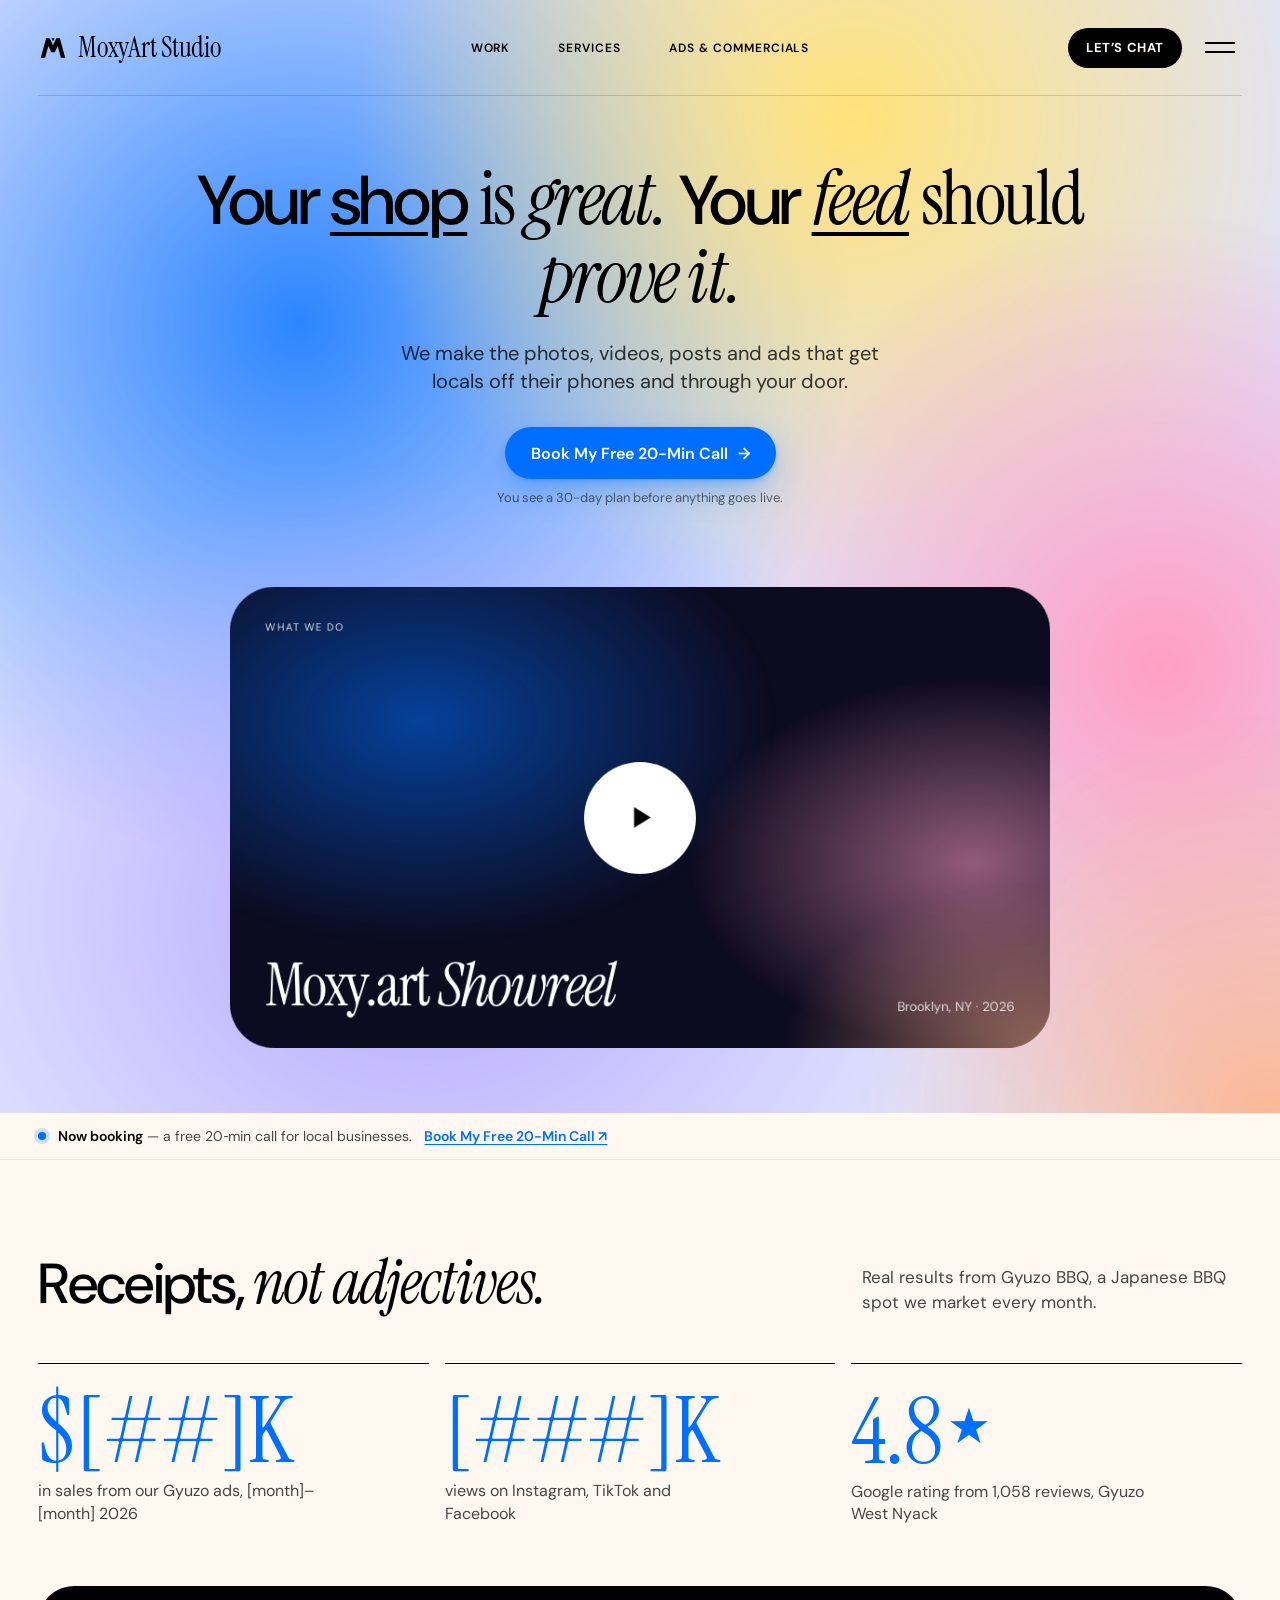
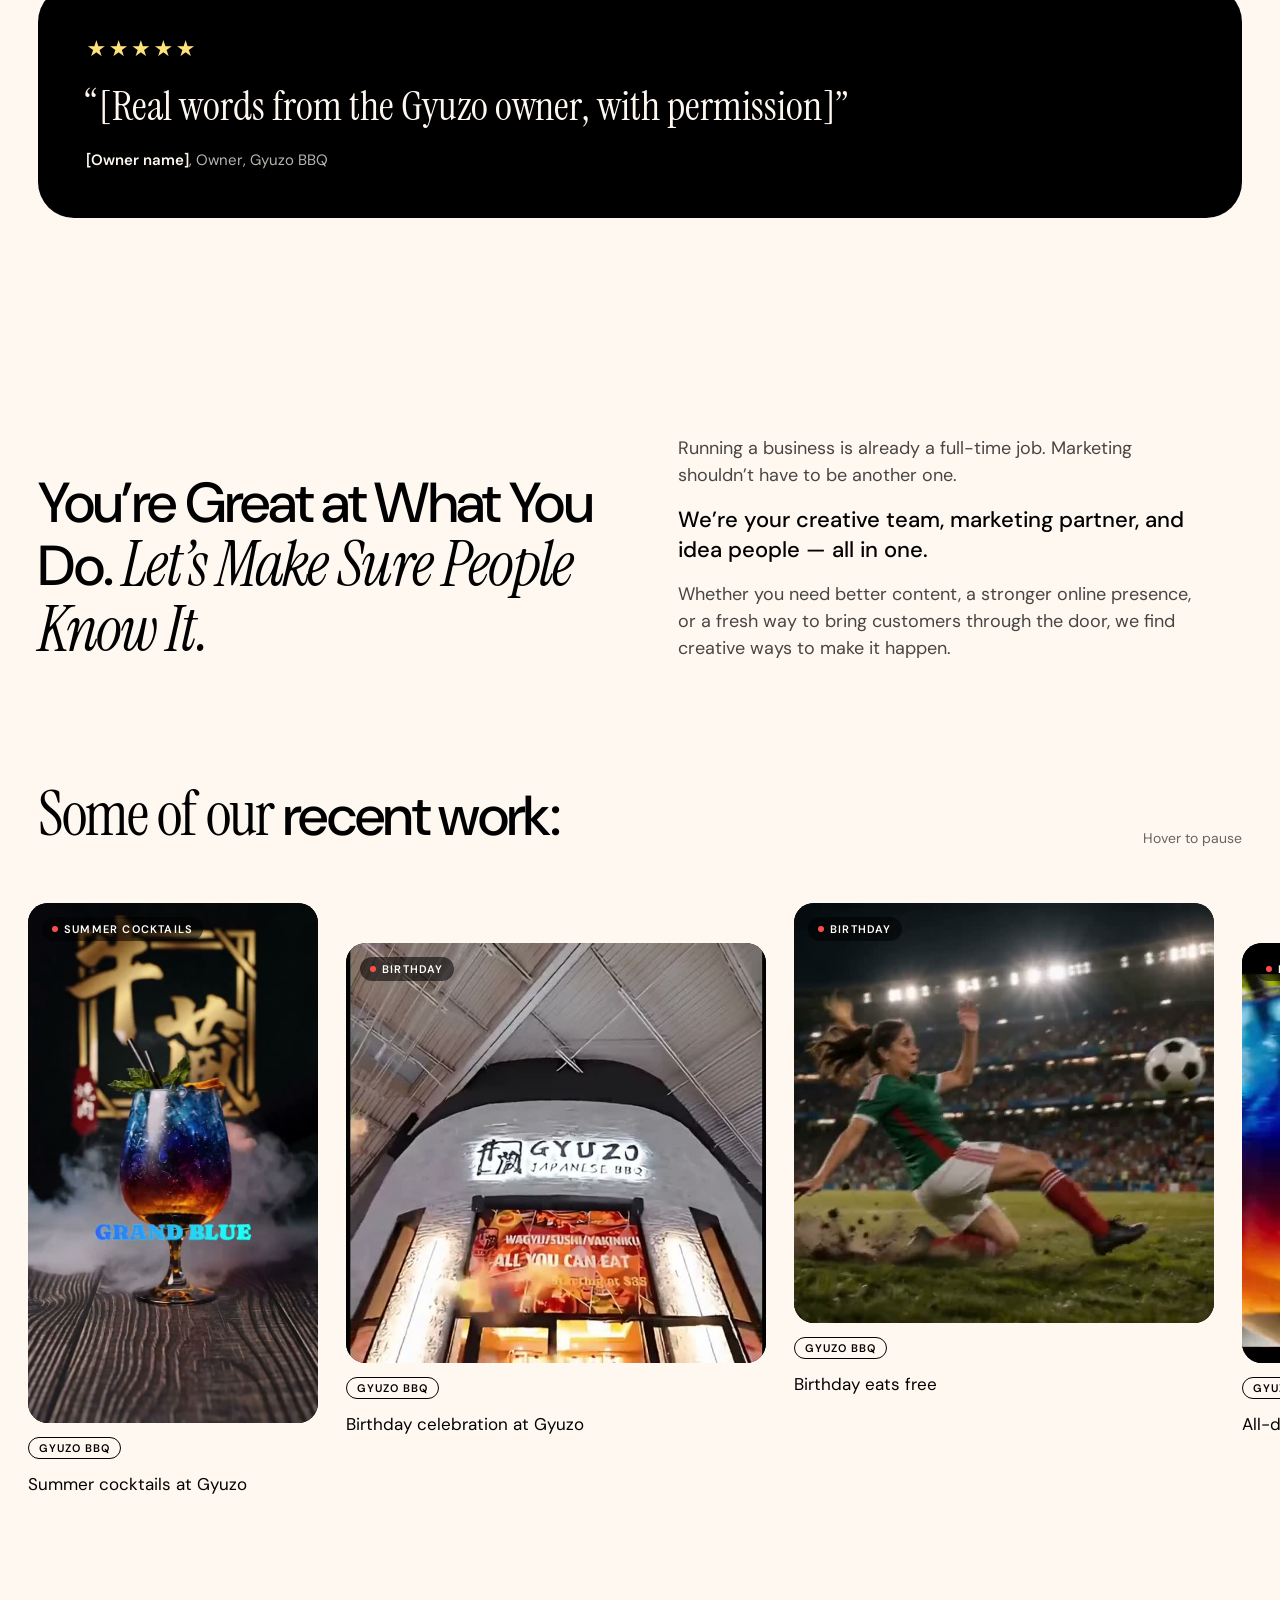
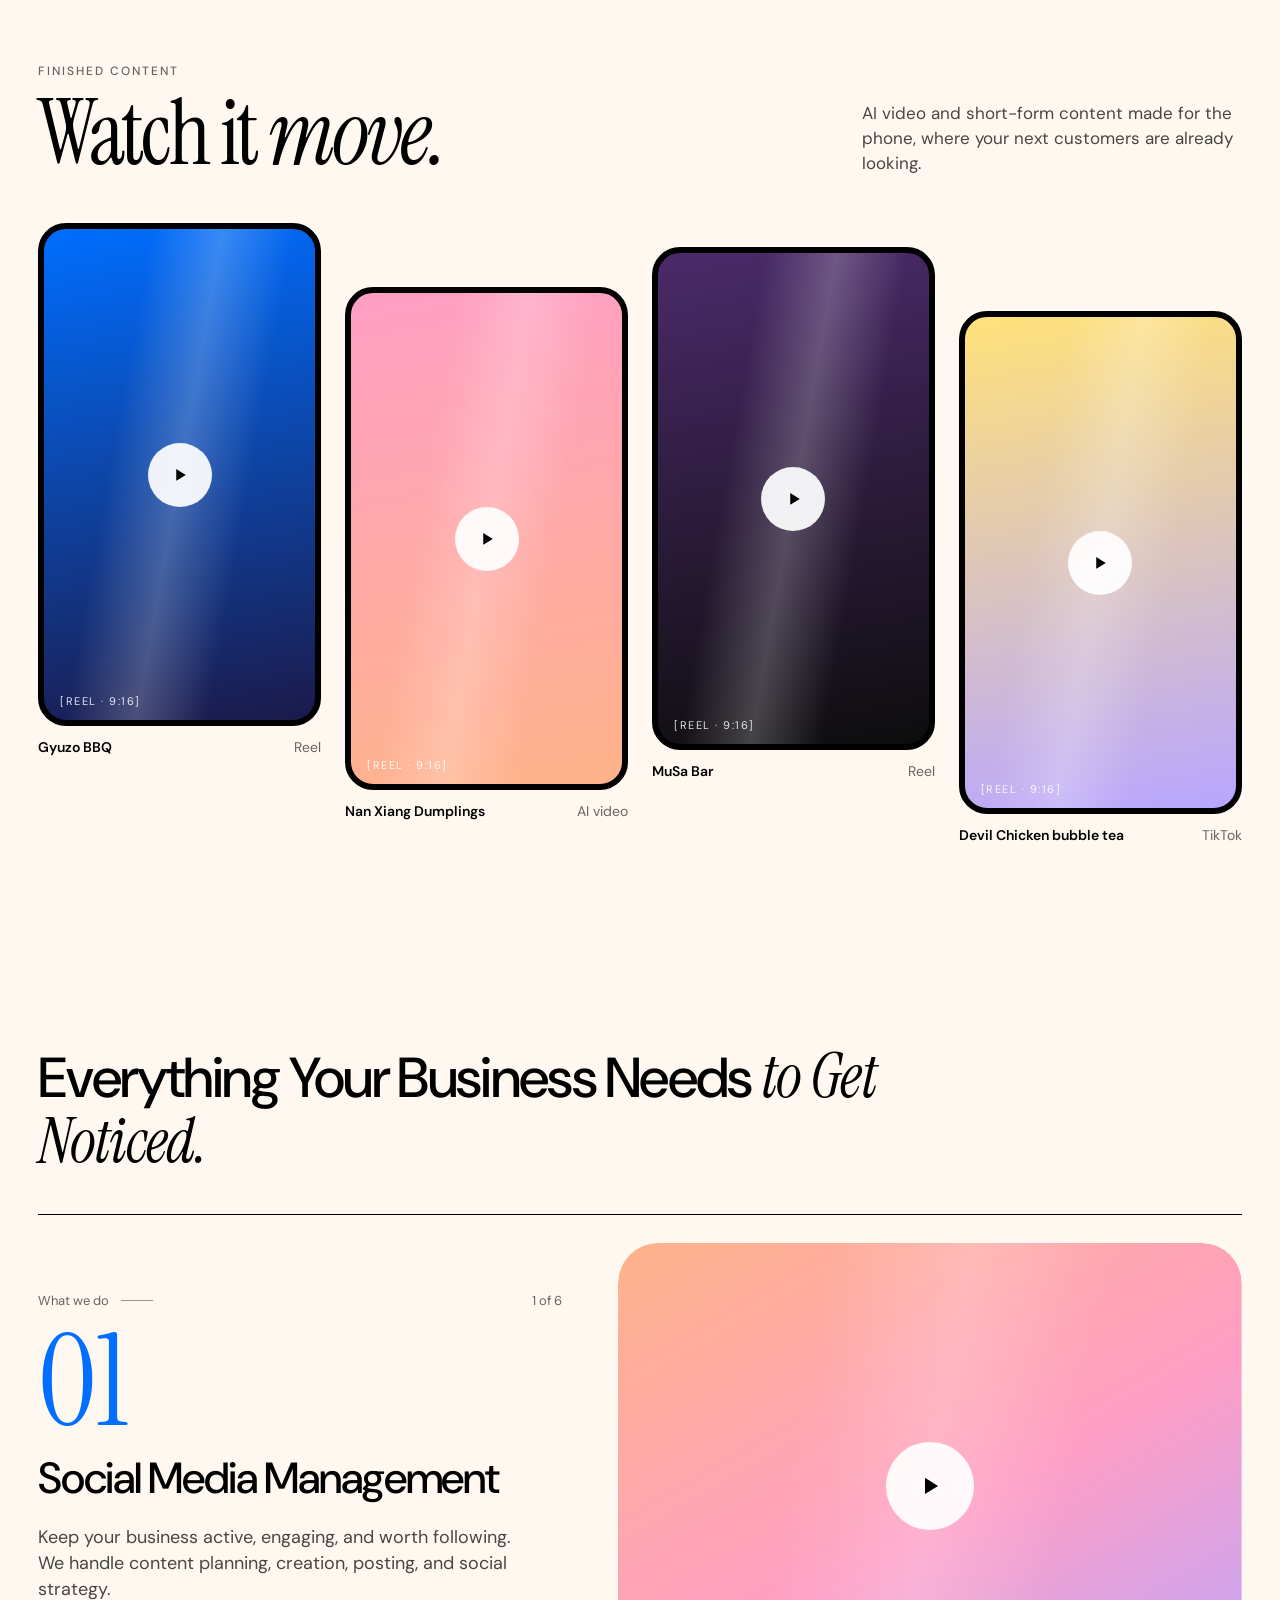
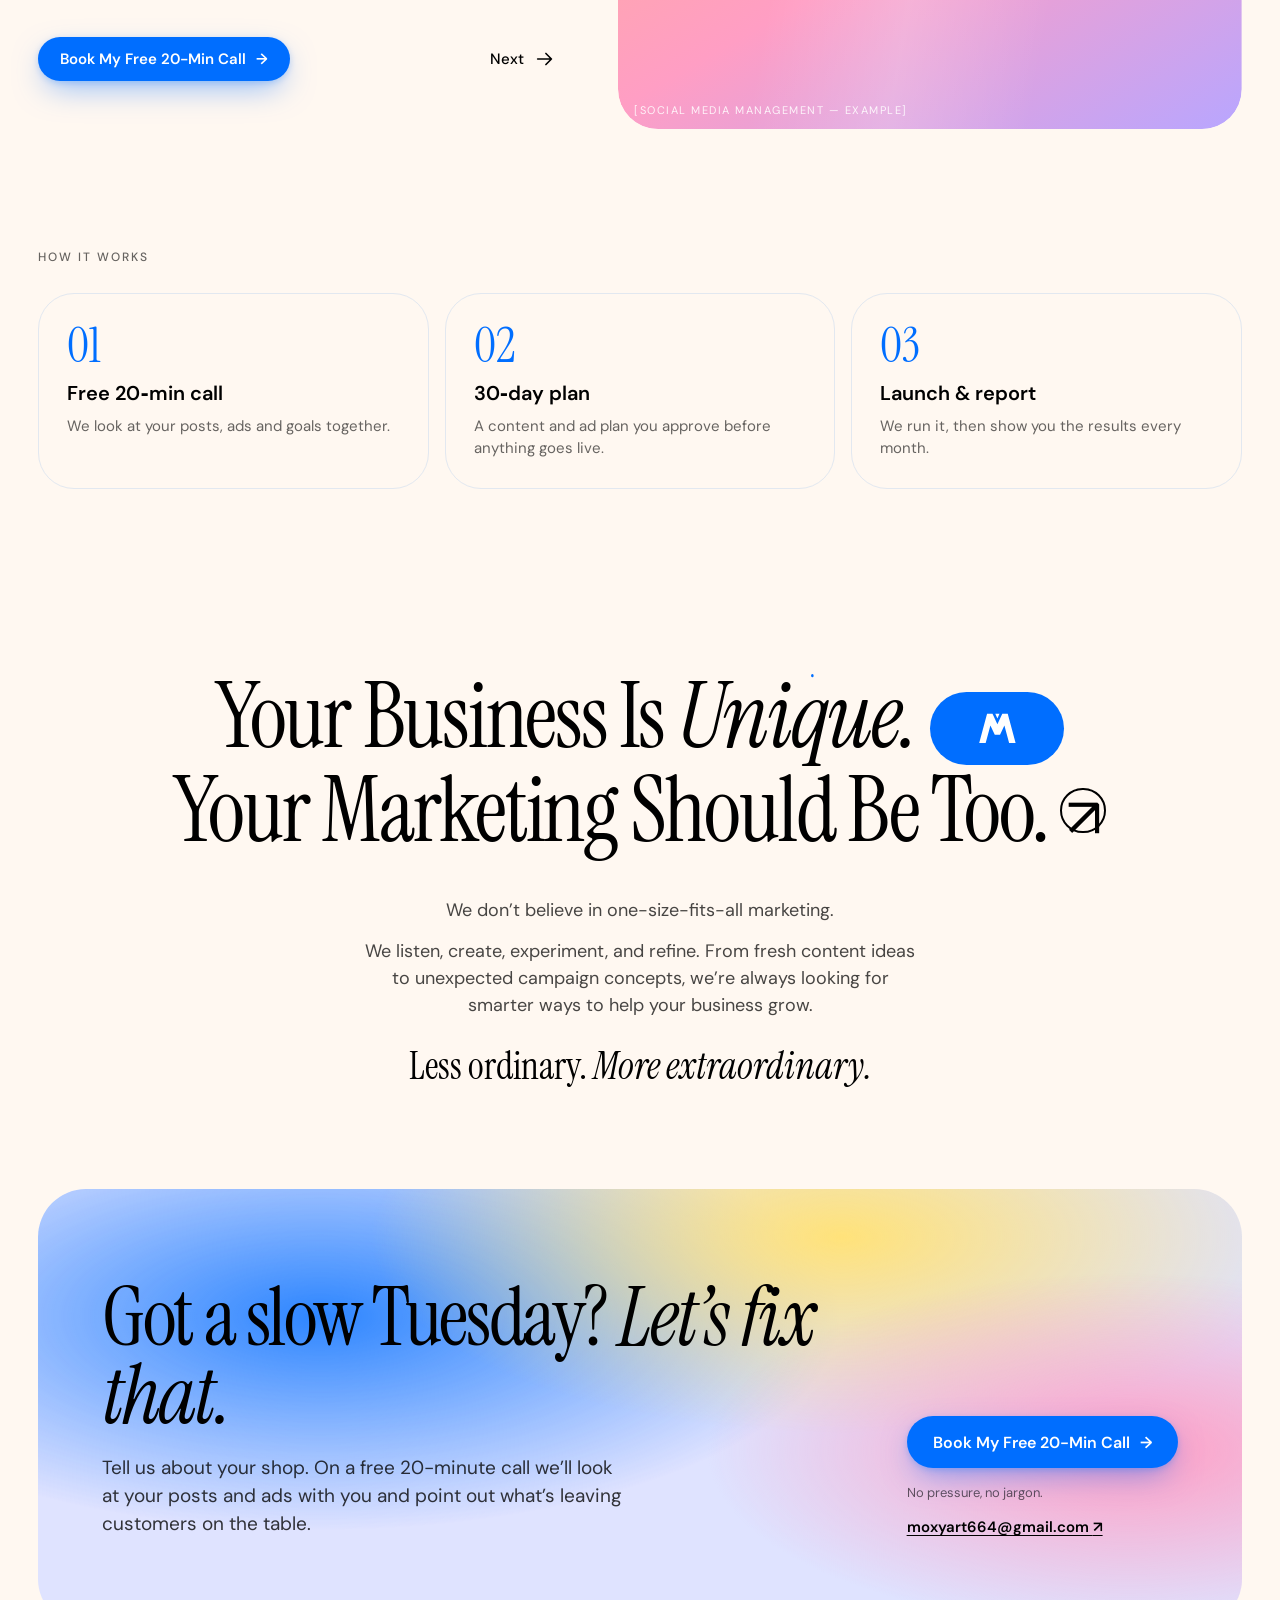
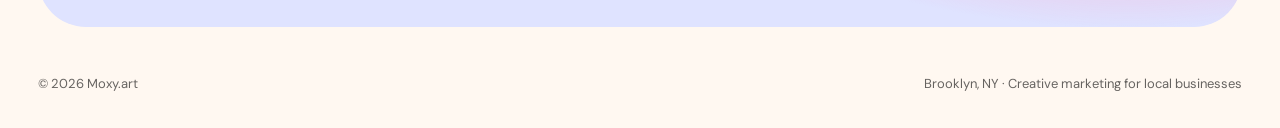
==== commit 98f88246: "Proof section under hero, booking calendar, Ads & Commercials page - Hero shows two-thirds of the sh" ====
--- a/index.html
+++ b/index.html
@@ -24,11 +24,17 @@
 
     <header class="site-header">
       <div class="header-inner">
-        <a class="brand wordmark" href="#top">MoxyArt Studio</a>
+        <a class="brand" href="#top" aria-label="MoxyArt Studio home">
+          <svg class="brand-mark" viewBox="0 0 256 256" aria-hidden="true">
+            <path fill="currentColor" fill-rule="evenodd" d="M24 212 69 44h31l28 61 28-61h31l45 168h-37l-27-100.8-25 52.8h-30l-25-52.8-27 100.8H24Z M116 44h24l-12 28-12-28Z" />
+          </svg>
+          <span class="wordmark">MoxyArt Studio</span>
+        </a>
 
         <nav class="desktop-nav" aria-label="Main navigation">
           <a href="#work">Work</a>
           <a href="#services">Services</a>
+          <a href="ads.html">Ads &amp; Commercials</a>
         </nav>
 
         <div class="header-actions">
@@ -41,9 +47,10 @@
         <nav class="mobile-menu" id="mobile-menu" aria-label="Mobile navigation" hidden>
           <a href="#work">Work</a>
           <a href="#services">Services</a>
+          <a href="ads.html">Ads &amp; Commercials</a>
           <a href="#process">How it works</a>
           <a href="#contact">Contact</a>
-          <a href="mailto:moxyart664@gmail.com?subject=Free%2020-minute%20call">Book My Free 20-Min Call</a>
+          <a href="https://calendar.app.google/xC5aTehPTgfjE6WX9" target="_blank" rel="noopener">Book My Free 20-Min Call</a>
         </nav>
       </div>
     </header>
@@ -73,12 +80,12 @@
           </h1>
           <p class="hero-sub">We make the photos, videos, posts and ads that get locals off their phones and through your door.</p>
           <div class="hero-cta">
-            <a class="btn btn-dark" href="mailto:moxyart664@gmail.com?subject=Free%2020-minute%20call">Book My Free 20-Min Call</a>
+            <a class="btn btn-cta btn-lg" href="https://calendar.app.google/xC5aTehPTgfjE6WX9" target="_blank" rel="noopener">Book My Free 20-Min Call <span class="btn-arrow" aria-hidden="true">→</span></a>
             <p class="fine-print">You see a 30-day plan before anything goes live.</p>
           </div>
         </div>
 
-        <!-- Only the top third of the showreel shows on the first screen, so people scroll. -->
+        <!-- Two-thirds of the showreel shows on the first screen, so people scroll. -->
         <div class="hero-video">
           <div class="showreel" data-grow>
             <div class="aura" aria-hidden="true">
@@ -100,9 +107,29 @@
         <div class="container notice-inner">
           <span class="dot" aria-hidden="true"></span>
           <span><strong>Now booking</strong> — a free 20‑min call for local businesses.</span>
-          <a href="mailto:moxyart664@gmail.com?subject=Free%2020-minute%20call">Book My Free 20-Min Call ↗</a>
+          <a href="https://calendar.app.google/xC5aTehPTgfjE6WX9" target="_blank" rel="noopener">Book My Free 20-Min Call ↗</a>
         </div>
       </div>
+
+      <!-- PROOF: Gyuzo results, right under the hero. Replace every [bracket]
+           with a verified number before this goes live. Add more brands by
+           copying a .case card. -->
+      <section class="proof container" id="proof" aria-labelledby="proof-title">
+        <div class="section-top" data-reveal>
+          <h2 id="proof-title" class="title-mix">Receipts, <span class="serif"><em>not adjectives.</em></span></h2>
+          <p class="lead">Real results from Gyuzo BBQ, a Japanese BBQ spot we market every month.</p>
+        </div>
+        <ul class="stats" data-reveal>
+          <li><strong class="stat-num">$[##]K</strong><span>in sales from our Gyuzo ads, [month]–[month] 2026</span></li>
+          <li><strong class="stat-num">[###]K</strong><span>views on Instagram, TikTok and Facebook</span></li>
+          <li><strong class="stat-num">4.8<span class="stat-star" aria-hidden="true">★</span></strong><span>Google rating from 1,058 reviews, Gyuzo West Nyack</span></li>
+        </ul>
+        <figure class="case" data-reveal>
+          <p class="stars" role="img" aria-label="5 out of 5 stars">★★★★★</p>
+          <blockquote>“[Real words from the Gyuzo owner, with permission]”</blockquote>
+          <figcaption><strong>[Owner name]</strong>, Owner, Gyuzo BBQ</figcaption>
+        </figure>
+      </section>
 
       <!-- INTRO -->
       <section class="intro container" id="intro" aria-labelledby="intro-title">
@@ -172,29 +199,6 @@
         </div>
       </section>
 
-      <!-- PROOF: real results only. Each [bracket] item is hidden until it has a
-           verified number; fill it in, then delete the word "hidden". -->
-      <section class="proof container" id="proof" aria-labelledby="proof-title">
-        <div class="section-top" data-reveal>
-          <h2 id="proof-title" class="title-mix">Receipts, <span class="serif"><em>not adjectives.</em></span></h2>
-          <p class="lead">Local businesses that let us make some noise.</p>
-        </div>
-        <ul class="stats" data-reveal>
-          <li hidden><strong class="stat-num">[##]K</strong><span>people reached by one Gyuzo ad in [month]</span></li>
-          <li hidden><strong class="stat-num">$[#.##]</strong><span>cost per [message / booking] on Meta</span></li>
-          <li hidden><strong class="stat-num">[##]%</strong><span>more [bookings / covers] during the [birthday / happy hour] promo</span></li>
-          <li><strong class="stat-num">4</strong><span>local brands: Gyuzo BBQ, Nan Xiang Dumplings, MuSa Bar, Devil Chicken</span></li>
-        </ul>
-        <article class="case" data-reveal hidden>
-          <h3>Gyuzo BBQ <span>Japanese BBQ</span></h3>
-          <dl>
-            <div><dt>The problem</dt><dd>[e.g. weeknights were slow]</dd></div>
-            <div><dt>What we made</dt><dd>[#] short videos and ads, including the “Birthday eats free” and $39.50 unlimited cuts campaigns</dd></div>
-            <div><dt>The result</dt><dd>[one real number from above]</dd></div>
-          </dl>
-          <blockquote>“[Real words from the Gyuzo owner, with permission]” <cite>[Name], Gyuzo BBQ</cite></blockquote>
-        </article>
-      </section>
 
       <!-- FINISHED CONTENT: showreel grows as it scrolls in, Reels float -->
       <section class="reel container" aria-labelledby="reel-title">
@@ -251,7 +255,7 @@
             <h3 class="svc-title svc-anim" data-svc="title">Social Media Management</h3>
             <p class="svc-body svc-anim" data-svc="body">Keep your business active, engaging, and worth following. We handle content planning, creation, posting, and social strategy.</p>
             <div class="svc-actions">
-              <a class="btn btn-dark" href="mailto:moxyart664@gmail.com?subject=Free%2020-minute%20call">Book My Free 20-Min Call</a>
+              <a class="btn btn-cta" href="https://calendar.app.google/xC5aTehPTgfjE6WX9" target="_blank" rel="noopener">Book My Free 20-Min Call <span class="btn-arrow" aria-hidden="true">→</span></a>
               <button class="next-btn" type="button" data-svc="next">
                 Next
                 <svg viewBox="0 0 24 24" aria-hidden="true"><path d="M4 12h15M13 6l6 6-6 6" /></svg>
@@ -316,7 +320,7 @@
             <p class="contact-lead">Tell us about your shop. On a free 20-minute call we’ll look at your posts and ads with you and point out what’s leaving customers on the table.</p>
           </div>
           <div class="contact-actions" data-reveal>
-            <a class="btn btn-dark btn-lg" href="mailto:moxyart664@gmail.com?subject=Free%2020-minute%20call">Book My Free 20-Min Call</a>
+            <a class="btn btn-cta btn-lg" href="https://calendar.app.google/xC5aTehPTgfjE6WX9" target="_blank" rel="noopener">Book My Free 20-Min Call <span class="btn-arrow" aria-hidden="true">→</span></a>
             <p class="fine-print">No pressure, no jargon.</p>
             <a class="ink-link" href="mailto:moxyart664@gmail.com">moxyart664@gmail.com <span aria-hidden="true">↗</span></a>
           </div>
--- a/styles.css
+++ b/styles.css
@@ -18,6 +18,7 @@
   --pink: #ff9ec4;
   --lilac: #b8a6ff;
   --peach: #ffb38a;
+  --blue-deep: #0058cc;
   --night: #0d0b1f;
 
   --font-display: "Instrument Serif", Georgia, serif;
@@ -107,6 +108,33 @@
   transition: background-color 180ms ease, color 180ms ease, transform 160ms var(--ease-out);
 }
 .btn-dark { background: var(--ink); color: var(--cream); }
+/* Main CTA: the one place blue fills a shape. Soft blue shadow + a light sweep every few seconds */
+.btn-cta {
+  position: relative;
+  overflow: hidden;
+  isolation: isolate;
+  gap: 10px;
+  background: var(--blue);
+  color: var(--on-blue);
+  font-weight: 600;
+  box-shadow: 0 2px 6px rgba(0, 110, 255, 0.22), 0 12px 32px -8px rgba(0, 110, 255, 0.5);
+  transition: background-color 180ms ease, box-shadow 240ms var(--ease-out), transform 240ms var(--ease-out);
+  animation: cta-glow 3.2s ease-in-out infinite;
+}
+.btn-cta::after {
+  content: "";
+  position: absolute;
+  inset: 0;
+  z-index: -1;
+  background: linear-gradient(100deg, transparent 35%, rgba(255, 255, 255, 0.35) 50%, transparent 65%);
+  transform: translateX(-100%);
+  animation: cta-shine 4.8s var(--ease-in-out) 1.6s infinite;
+}
+.btn-arrow { display: inline-block; transition: transform 240ms var(--ease-out); }
+@keyframes cta-shine { 0%, 30% { transform: translateX(-100%); } 60%, 100% { transform: translateX(100%); } }
+@keyframes cta-glow {
+  50% { box-shadow: 0 2px 6px rgba(0, 110, 255, 0.26), 0 16px 40px -6px rgba(0, 110, 255, 0.62); }
+}
 .btn-sm { font-size: 14px; }
 .btn-lg { min-height: 52px; padding: 14px 26px; font-size: 16px; }
 .ink-link { font-size: 15px; font-weight: 600; text-decoration: underline; text-underline-offset: 3px; transition: color 180ms ease; }
@@ -135,10 +163,12 @@
   gap: 16px;
   border-bottom: 1px solid rgba(0, 0, 0, 0.14);
 }
-.brand { justify-self: start; }
+.brand { justify-self: start; display: flex; align-items: center; gap: 10px; }
+.brand-mark { width: 30px; height: 30px; flex: none; }
 .wordmark { font-family: var(--font-display); font-size: 28px; line-height: 1; letter-spacing: -0.01em; }
 .desktop-nav { justify-self: center; display: flex; gap: 48px; font-size: 12px; font-weight: 600; letter-spacing: 0.08em; text-transform: uppercase; }
 .header-actions { justify-self: end; display: flex; align-items: center; gap: 16px; }
+.desktop-nav a[aria-current="page"], .mobile-menu a[aria-current="page"] { text-decoration: underline; text-underline-offset: 4px; }
 .btn-chat { min-height: 40px; padding: 10px 18px; font-size: 13px; font-weight: 700; letter-spacing: 0.04em; text-transform: uppercase; }
 .menu-button {
   display: flex;
@@ -210,7 +240,7 @@
 
 /* ---------- Hero ---------- */
 .hero {
-  /* The showreel's size, so the copy above it can leave exactly its top third on screen */
+  /* The showreel's size, so the copy above it can leave two-thirds of it on screen */
   --video-w: min(880px, calc(100vw - 2 * var(--gutter)));
   --video-h: calc(var(--video-w) * 9 / 16);
   position: relative;
@@ -224,16 +254,16 @@
   position: relative;
   z-index: 1;
   width: min(100%, 1360px);
-  min-height: calc(100vh - var(--header-h) - var(--video-h) / 3);
-  min-height: calc(100svh - var(--header-h) - var(--video-h) / 3);
+  min-height: calc(100vh - var(--header-h) - var(--video-h) * 2 / 3);
+  min-height: calc(100svh - var(--header-h) - var(--video-h) * 2 / 3);
   margin-inline: auto;
-  padding: 32px var(--gutter);
+  padding: min(32px, 3vh) var(--gutter);
   box-sizing: border-box;
   display: flex;
   flex-direction: column;
   align-items: center;
   justify-content: center;
-  gap: 24px;
+  gap: min(24px, 3vh);
   text-align: center;
   transform-origin: 50% 50%;
   will-change: opacity, transform;
@@ -241,7 +271,7 @@
 .hero-title {
   margin: 0 auto;
   max-width: 1040px;
-  font-size: clamp(44px, 6vw, 96px);
+  font-size: clamp(36px, min(5.4vw, 8.5vh), 88px);
   font-weight: 500;
   line-height: 1.02;
   letter-spacing: -0.035em;
@@ -547,14 +577,12 @@
 .stats li { display: flex; flex-direction: column; gap: 8px; padding: 28px 0; border-top: 1px solid var(--ink); }
 .stat-num { font-family: var(--font-display); font-weight: 400; font-size: clamp(64px, 7vw, 96px); line-height: 0.9; color: var(--blue); }
 .stats span { max-width: 300px; font-size: 16px; line-height: 1.4; color: var(--ink-72); }
-.case { margin-top: 32px; padding: 32px; border: 1px solid var(--ash); border-radius: var(--radius-card); display: grid; gap: 20px; }
-.case h3 { margin: 0; font-size: 22px; font-weight: 600; }
-.case h3 span { margin-left: 8px; font-weight: 400; color: var(--ink-60); }
-.case dl { margin: 0; display: grid; grid-template-columns: repeat(auto-fit, minmax(220px, 1fr)); gap: 16px; }
-.case dt { font-size: 13px; letter-spacing: 1.5px; text-transform: uppercase; color: var(--ink-60); }
-.case dd { margin: 6px 0 0; font-size: 17px; line-height: 1.45; }
-.case blockquote { margin: 0; font-family: var(--font-display); font-size: clamp(24px, 2.6vw, 34px); line-height: 1.2; }
-.case cite { display: block; margin-top: 8px; font-family: var(--font-sans); font-size: 14px; font-style: normal; color: var(--ink-60); }
+.stats .stat-star { margin-left: 0.08em; font-size: 0.55em; vertical-align: 0.4em; color: inherit; }
+.case { margin: 32px 0 0; padding: clamp(28px, 4vw, 48px); border-radius: var(--radius-card); background: var(--ink); color: var(--cream); display: grid; gap: 20px; }
+.stars { margin: 0; font-size: 22px; letter-spacing: 0.12em; color: var(--butter); }
+.case blockquote { margin: 0; max-width: 900px; font-family: var(--font-display); font-size: clamp(28px, 3.2vw, 44px); line-height: 1.15; }
+.case figcaption { font-size: 15px; color: rgba(255, 248, 241, 0.72); }
+.case figcaption strong { color: var(--cream); font-weight: 600; }
 
 /* ---------- How it works ---------- */
 .process { padding-block: clamp(56px, 7vw, 80px); display: flex; flex-direction: column; gap: 28px; }
@@ -674,6 +702,13 @@
   .desktop-nav a:hover,
   .mobile-menu a:hover { text-decoration: underline; text-underline-offset: 4px; }
   .btn-dark:hover { background: var(--blue); color: var(--on-blue); }
+  .btn-cta:hover {
+    background: var(--blue-deep);
+    transform: translateY(-2px);
+    box-shadow: 0 4px 10px rgba(0, 110, 255, 0.28), 0 20px 44px -8px rgba(0, 110, 255, 0.66);
+    animation-play-state: paused;
+  }
+  .btn-cta:hover .btn-arrow { transform: translateX(4px); }
   .ink-link:hover,
   .word.link:hover { color: var(--blue); }
   .steps li:hover { border-color: var(--blue); }
@@ -685,6 +720,7 @@
 
 /* ---------- Press feedback: the page heard you ---------- */
 .btn:active,
+.btn-cta:active,
 .next-btn:active,
 .menu-button:active { transform: scale(0.97); }
 
@@ -702,6 +738,7 @@
   .header-inner { grid-template-columns: 1fr auto; }
   .header-actions { gap: 8px; }
   .wordmark { font-size: 24px; }
+  .brand-mark { width: 26px; height: 26px; }
   .aura { inset: -30%; }
   /* A taller 4:5 video fills more of a phone screen than a wide one */
   .hero { --video-h: calc(var(--video-w) * 5 / 4); padding-bottom: 32px; }
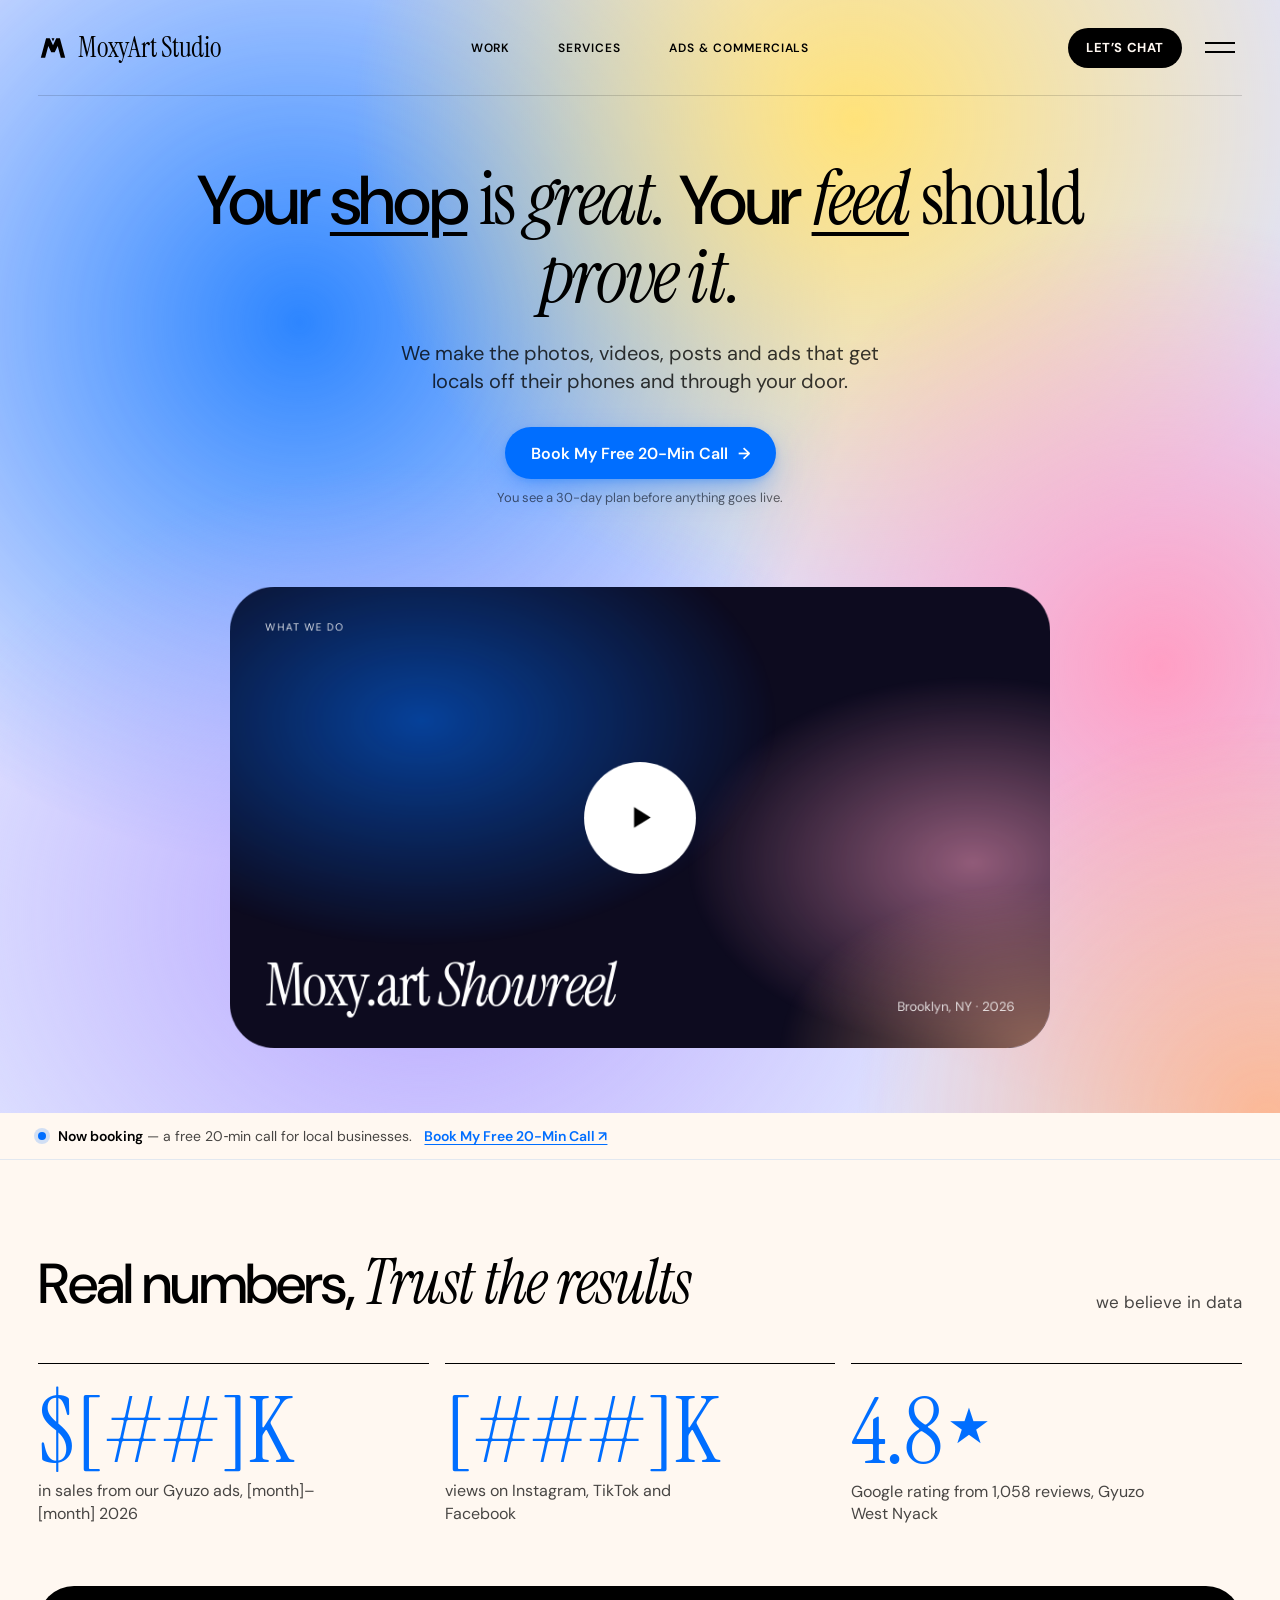
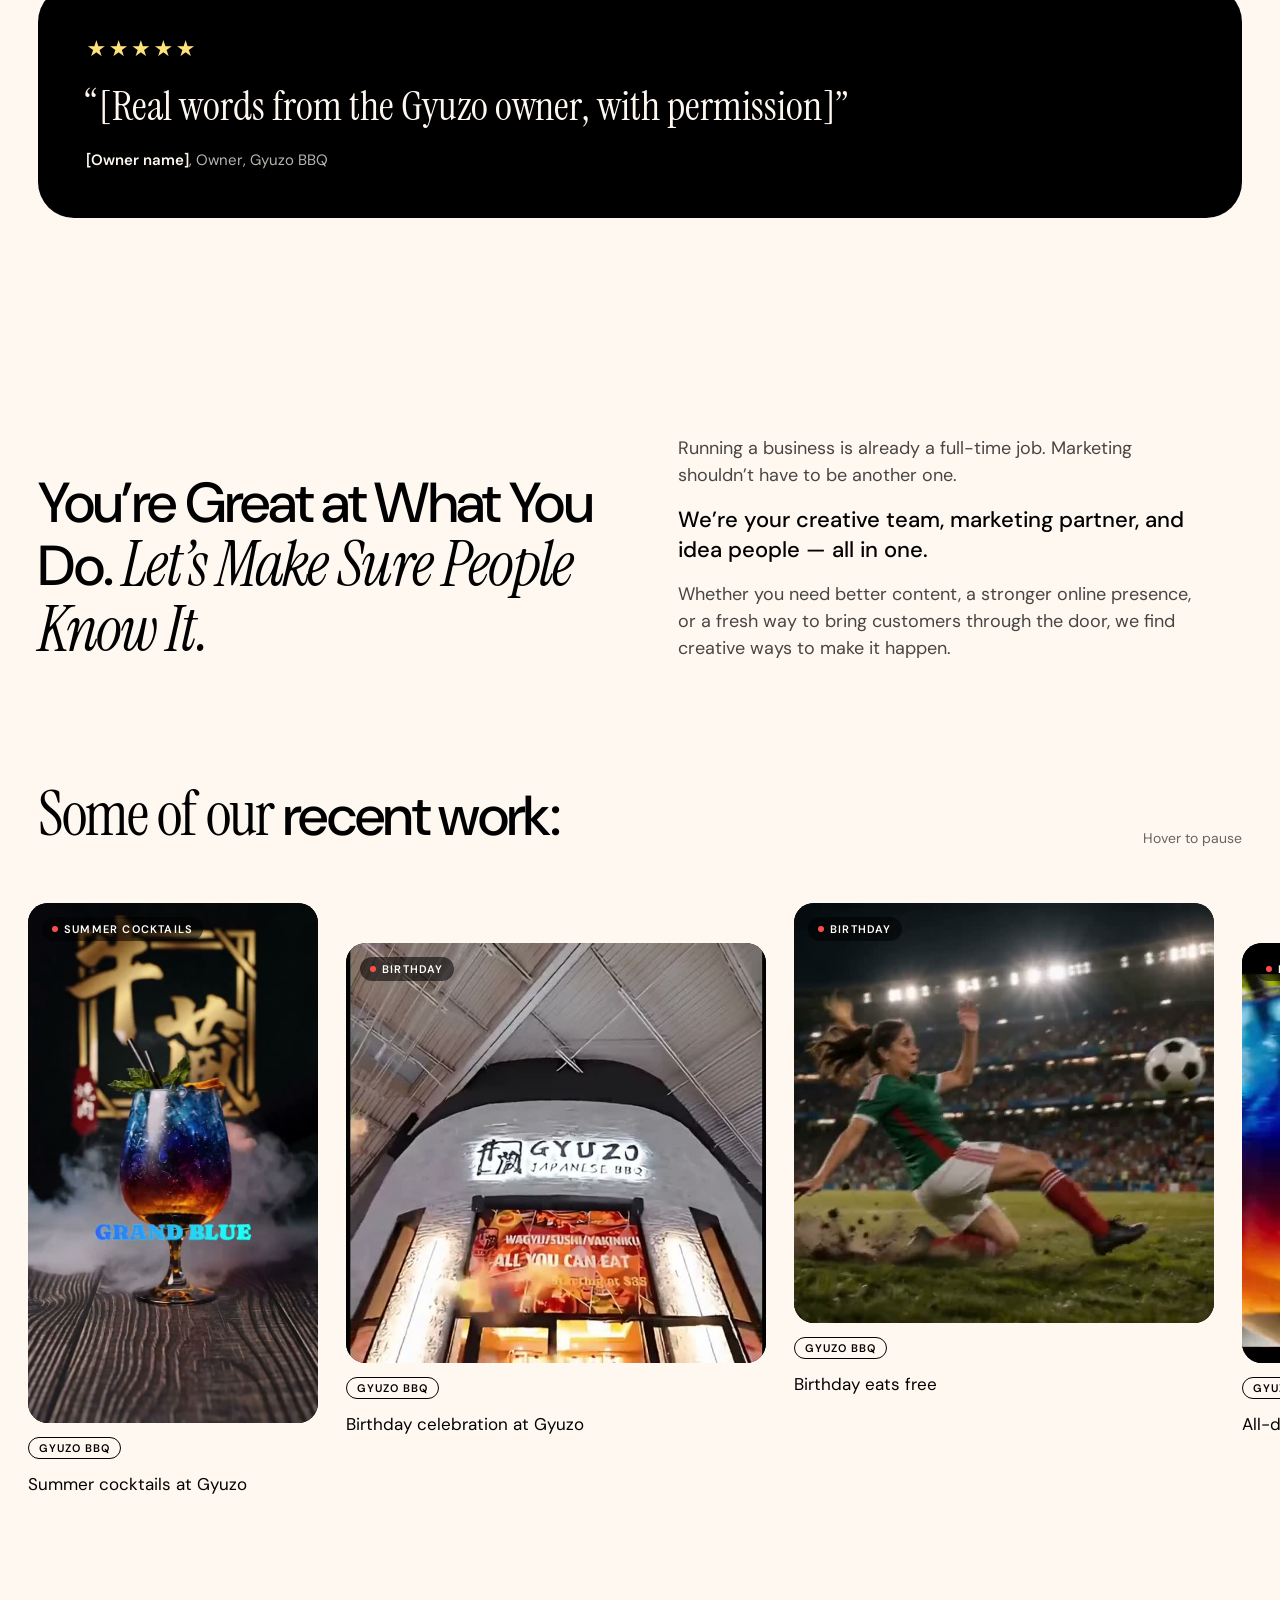
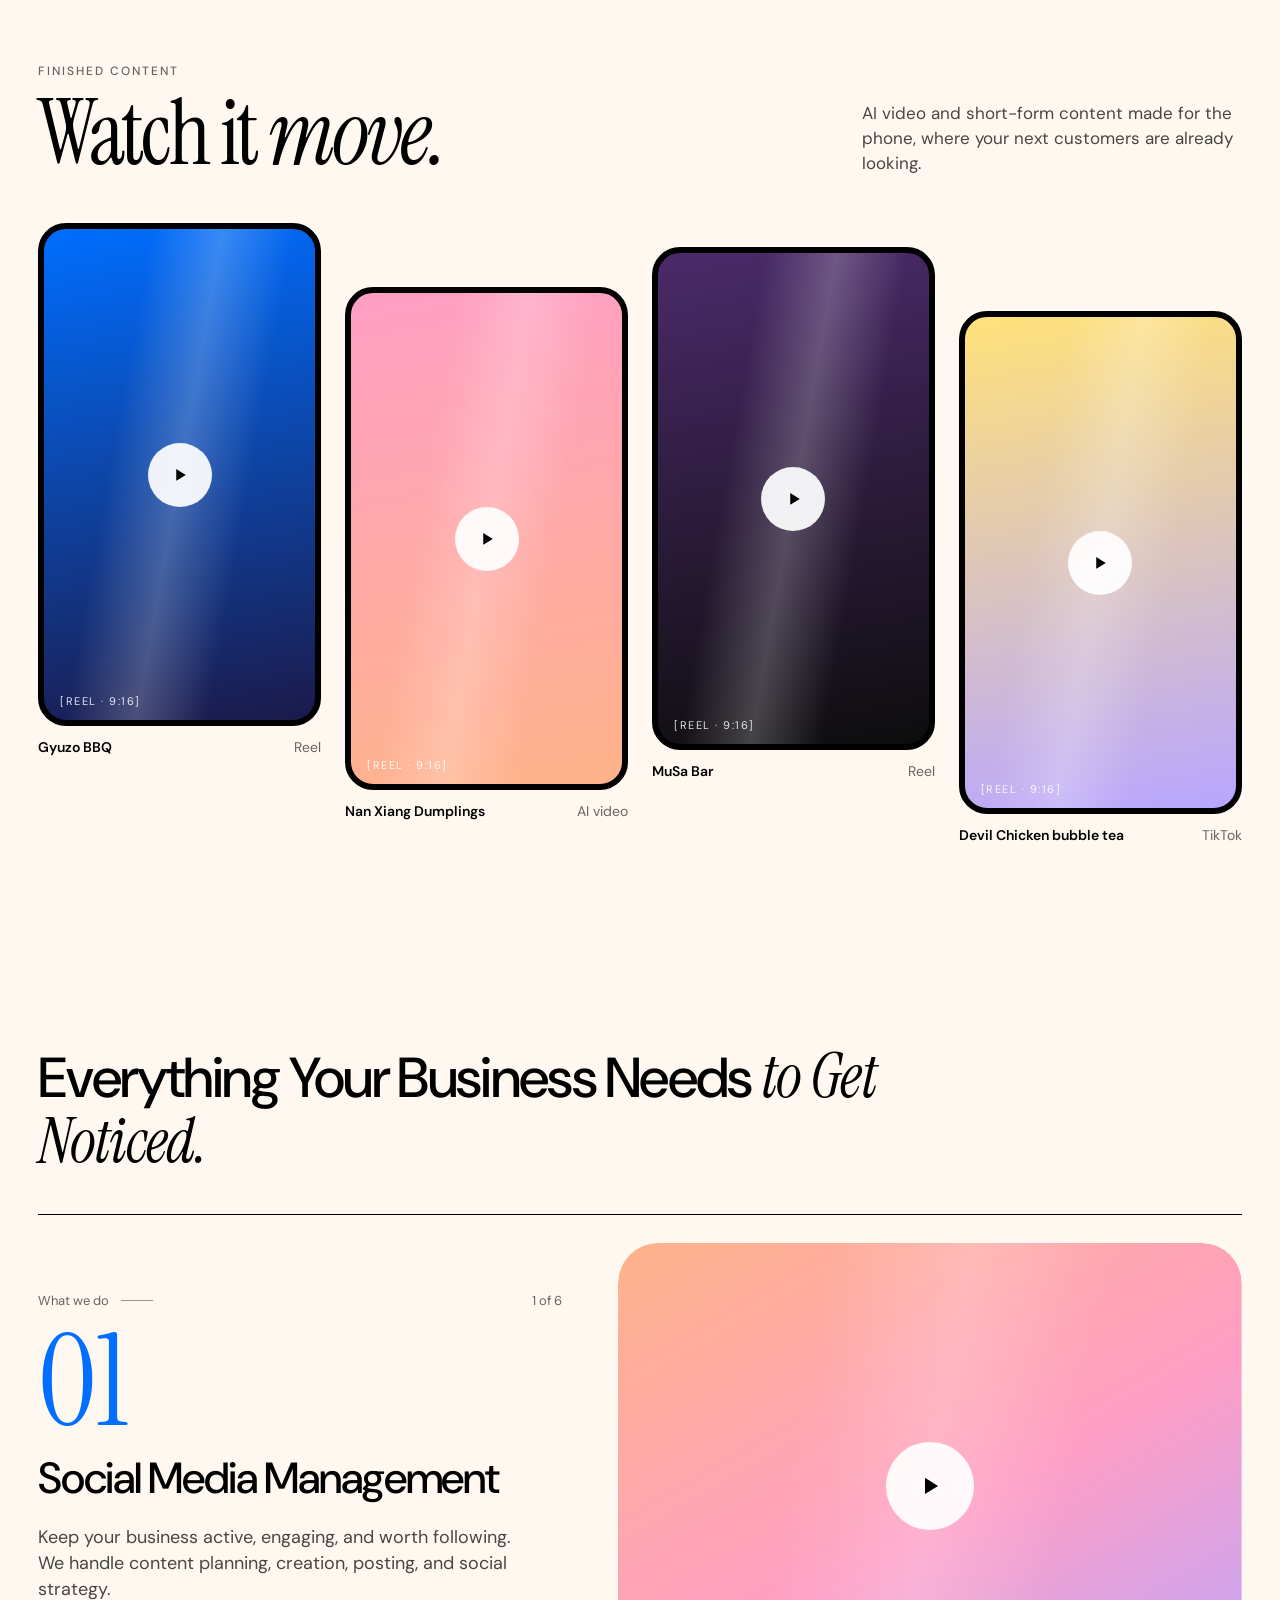
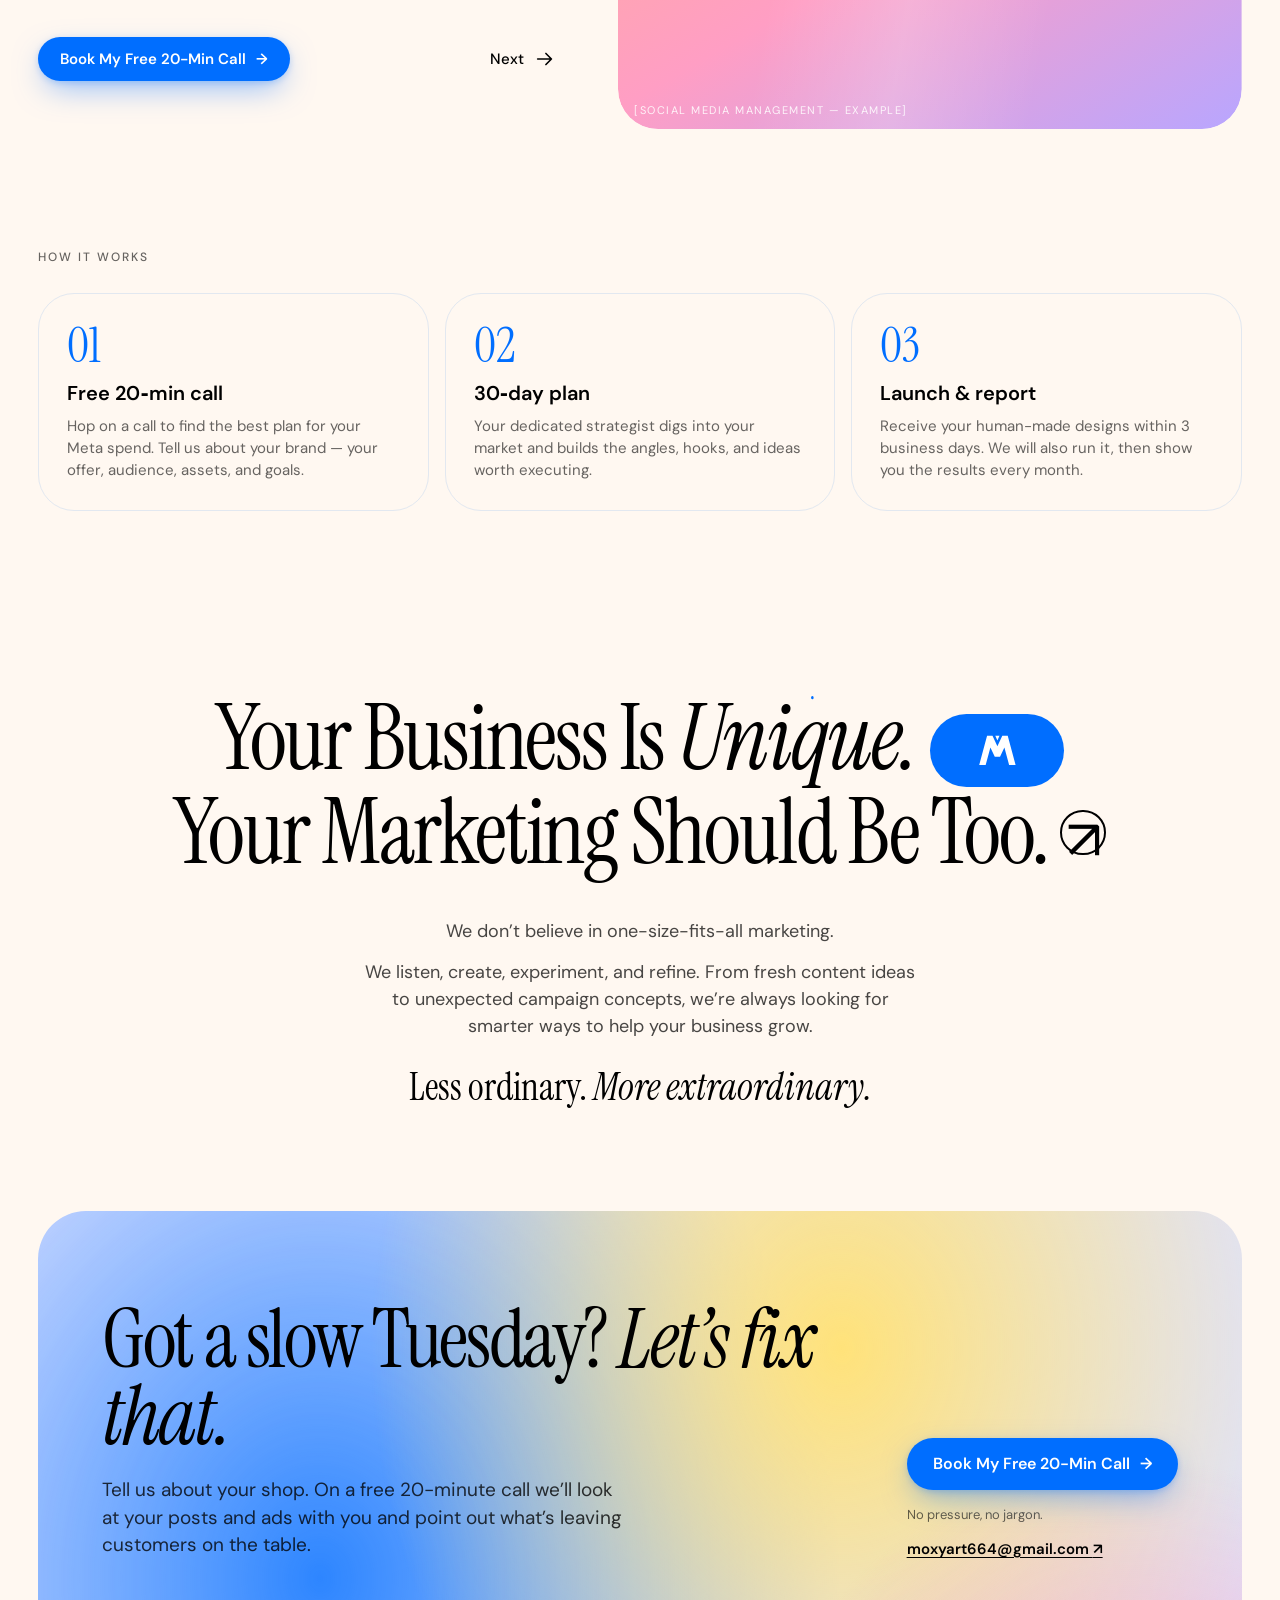
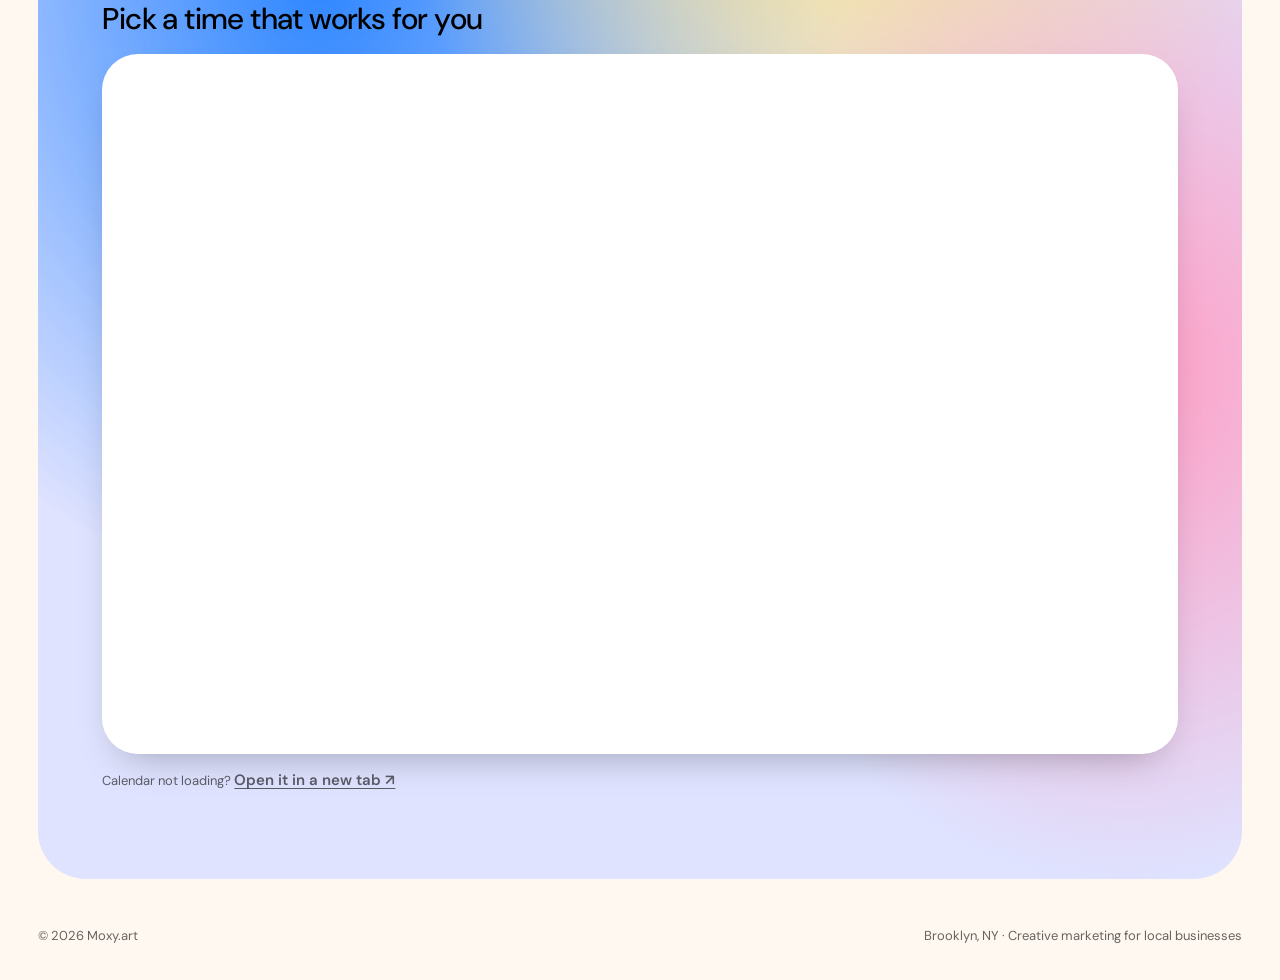
==== commit ee9690bb: "Ads page hero with Reels cards and client logos, booking calendar, new process copy - Ads page: new " ====
--- a/index.html
+++ b/index.html
@@ -116,8 +116,8 @@
            copying a .case card. -->
       <section class="proof container" id="proof" aria-labelledby="proof-title">
         <div class="section-top" data-reveal>
-          <h2 id="proof-title" class="title-mix">Receipts, <span class="serif"><em>not adjectives.</em></span></h2>
-          <p class="lead">Real results from Gyuzo BBQ, a Japanese BBQ spot we market every month.</p>
+          <h2 id="proof-title" class="title-mix">Real numbers, <span class="serif"><em>Trust the results</em></span></h2>
+          <p class="lead">we believe in data</p>
         </div>
         <ul class="stats" data-reveal>
           <li><strong class="stat-num">$[##]K</strong><span>in sales from our Gyuzo ads, [month]–[month] 2026</span></li>
@@ -276,17 +276,17 @@
           <li data-reveal>
             <span class="step-num" aria-hidden="true">01</span>
             <h3>Free 20‑min call</h3>
-            <p>We look at your posts, ads and goals together.</p>
+            <p>Hop on a call to find the best plan for your Meta spend. Tell us about your brand — your offer, audience, assets, and goals.</p>
           </li>
           <li data-reveal>
             <span class="step-num" aria-hidden="true">02</span>
             <h3>30‑day plan</h3>
-            <p>A content and ad plan you approve before anything goes live.</p>
+            <p>Your dedicated strategist digs into your market and builds the angles, hooks, and ideas worth executing.</p>
           </li>
           <li data-reveal>
             <span class="step-num" aria-hidden="true">03</span>
             <h3>Launch &amp; report</h3>
-            <p>We run it, then show you the results every month.</p>
+            <p>Receive your human-made designs within 3 business days. We will also run it, then show you the results every month.</p>
           </li>
         </ol>
       </section>
@@ -324,6 +324,11 @@
             <p class="fine-print">No pressure, no jargon.</p>
             <a class="ink-link" href="mailto:moxyart664@gmail.com">moxyart664@gmail.com <span aria-hidden="true">↗</span></a>
           </div>
+          <div class="contact-calendar" data-reveal>
+            <h3 class="contact-calendar-title">Pick a time that works for you</h3>
+            <iframe class="calendar-frame" src="https://calendar.google.com/calendar/appointments/schedules/AcZssZ2eSPQ7FINA05D1iOtCj9nGhe5a6Q4GsRkn1vp0aSwzwerRgyqd4dUTIXkZb8Qcn--GOcK87Ekz?gv=true" title="Book a free 20-minute call" loading="lazy"></iframe>
+            <p class="fine-print">Calendar not loading? <a class="ink-link" href="https://calendar.app.google/xC5aTehPTgfjE6WX9" target="_blank" rel="noopener">Open it in a new tab ↗</a></p>
+          </div>
         </div>
       </section>
     </main>
--- a/styles.css
+++ b/styles.css
@@ -309,6 +309,40 @@
 .fine-print { margin: 0; font-size: 13px; color: var(--ink-60); }
 .hero-video { position: relative; z-index: 1; width: var(--video-w); margin-inline: auto; }
 .hero .showreel { height: var(--video-h); }
+
+/* ---------- Ads page hero: Reels-style phone cards + client logos ---------- */
+.hero--ads { --video-h: 440px; }
+.hero--ads .hero-sub { max-width: 640px; }
+.hero-reels { position: relative; z-index: 1; }
+.hero-reels .rail { padding: 8px 0 0; }
+.reelcard { flex: none; width: 246px; margin-top: var(--y); }
+.reelcard-phone {
+  position: relative;
+  width: 234px;
+  aspect-ratio: 9 / 16;
+  border: 6px solid var(--ink);
+  border-radius: 30px;
+  overflow: hidden;
+  background: var(--ink);
+  color: #ffffff;
+  box-shadow: 0 18px 40px -16px rgba(0, 0, 0, 0.45);
+}
+.reelcard-phone video { position: absolute; inset: 0; width: 100%; height: 100%; object-fit: cover; }
+.reelcard-ui { position: absolute; inset: 0; pointer-events: none; background: linear-gradient(180deg, rgba(0, 0, 0, 0.35) 0%, transparent 18%, transparent 55%, rgba(0, 0, 0, 0.7) 100%); }
+.reelcard-top { position: absolute; left: 12px; right: 12px; top: 12px; display: flex; justify-content: space-between; align-items: center; font-size: 16px; font-weight: 700; }
+.reelcard-actions { position: absolute; right: 8px; bottom: 64px; display: flex; flex-direction: column; align-items: center; gap: 16px; }
+.reelcard-meta { position: absolute; left: 12px; right: 48px; bottom: 12px; display: flex; flex-direction: column; gap: 6px; }
+.reelcard-user { display: flex; align-items: center; gap: 8px; font-size: 12px; font-weight: 700; }
+.reelcard-avatar { width: 26px; height: 26px; flex: none; border-radius: 50%; background: #ffffff; color: var(--ink); display: grid; place-items: center; }
+.reelcard-follow { padding: 2px 8px; border: 1px solid rgba(255, 255, 255, 0.8); border-radius: 6px; font-size: 11px; }
+.reelcard-meta p { margin: 0; font-size: 12px; line-height: 1.3; overflow: hidden; white-space: nowrap; text-overflow: ellipsis; }
+.reelcard-audio { display: flex; align-items: center; gap: 6px; font-size: 11px; opacity: 0.9; }
+.logos { width: min(100%, 720px); margin-top: 8px; display: flex; flex-direction: column; align-items: center; gap: 12px; animation: rise 800ms var(--ease-out) 880ms both; }
+.logos-label { margin: 0; font-size: 11px; font-weight: 600; letter-spacing: 1.5px; text-transform: uppercase; color: var(--ink-60); }
+.logos-mask { width: 100%; overflow: hidden; -webkit-mask-image: linear-gradient(90deg, transparent, #000 12%, #000 88%, transparent); mask-image: linear-gradient(90deg, transparent, #000 12%, #000 88%, transparent); }
+.logos-track { display: flex; width: max-content; animation: drift 28s linear infinite; }
+.logos ul { list-style: none; margin: 0; padding: 0 24px; display: flex; align-items: center; gap: 48px; }
+.logos li { display: flex; align-items: center; gap: 8px; font-size: 15px; font-weight: 700; color: var(--ink-60); white-space: nowrap; }
 
 /* ---------- Now booking strip ---------- */
 .notice { border-bottom: 1px solid var(--ash); background: var(--cream); }
@@ -674,6 +708,9 @@
   gap: 40px;
 }
 .contact-copy { position: relative; flex: 1 1 520px; display: flex; flex-direction: column; gap: 20px; }
+.contact-calendar { position: relative; flex: 1 1 100%; display: flex; flex-direction: column; gap: 16px; }
+.contact-calendar-title { margin: 0; font-size: clamp(22px, 2.4vw, 30px); font-weight: 500; letter-spacing: -0.02em; }
+.calendar-frame { width: 100%; height: 700px; border: 0; border-radius: var(--radius-card); background: #ffffff; box-shadow: 0 18px 40px -20px rgba(0, 0, 0, 0.35); }
 .contact-lead { margin: 0; max-width: 520px; font-size: 19px; line-height: 1.45; color: var(--ink-78); }
 .contact-actions { position: relative; display: flex; flex-direction: column; align-items: flex-start; gap: 16px; }
 
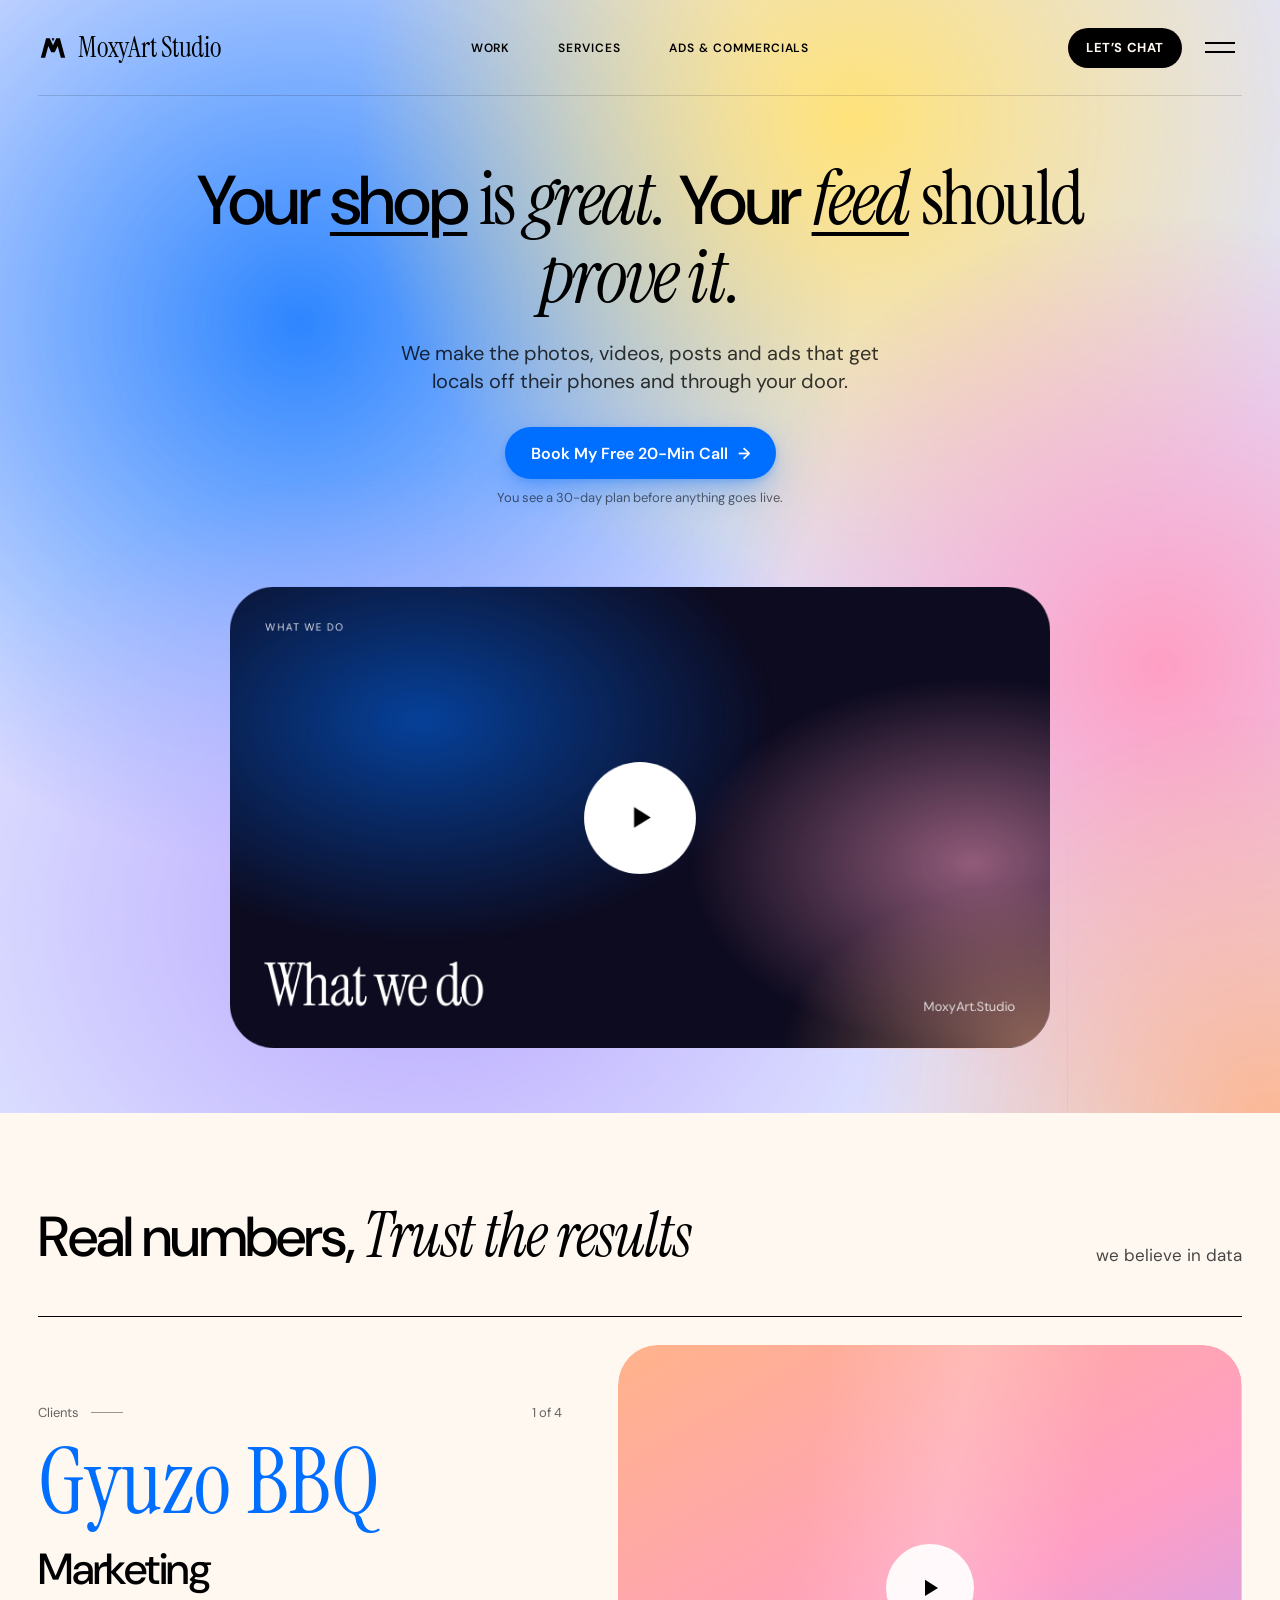
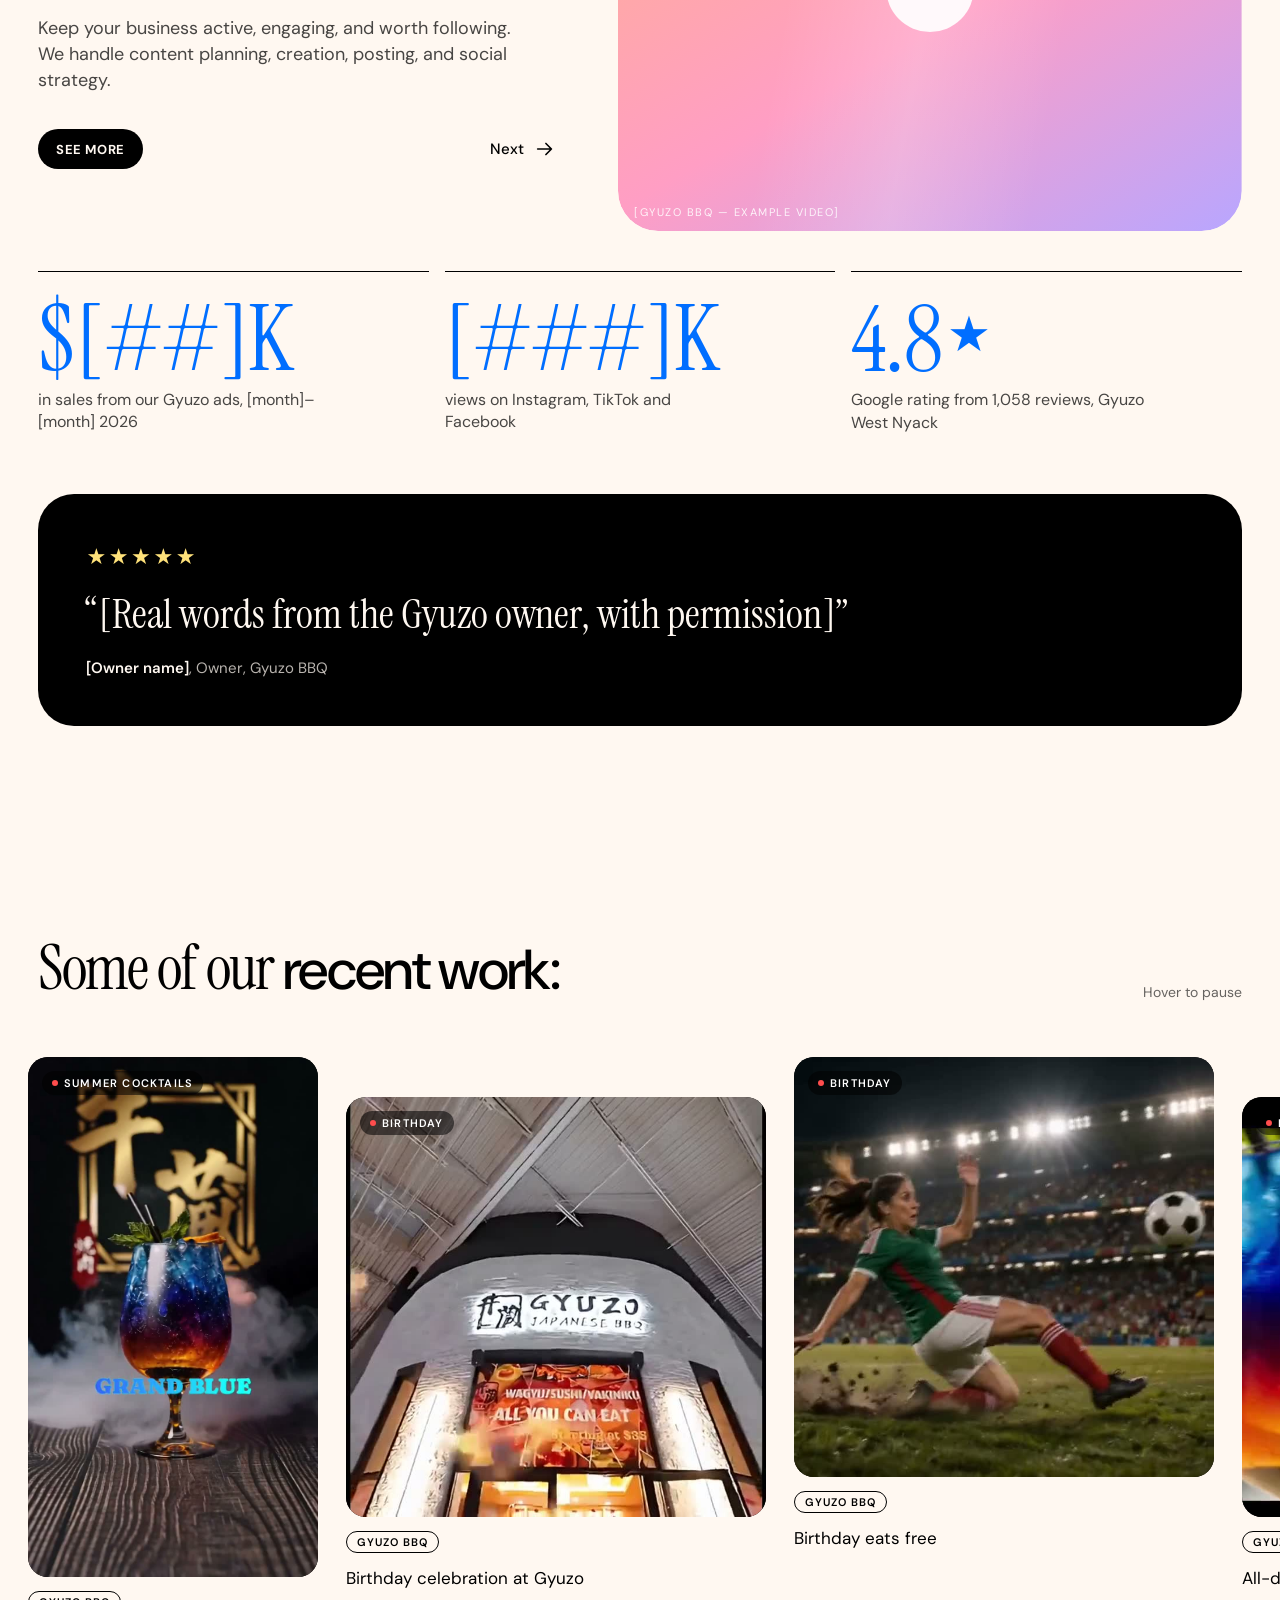
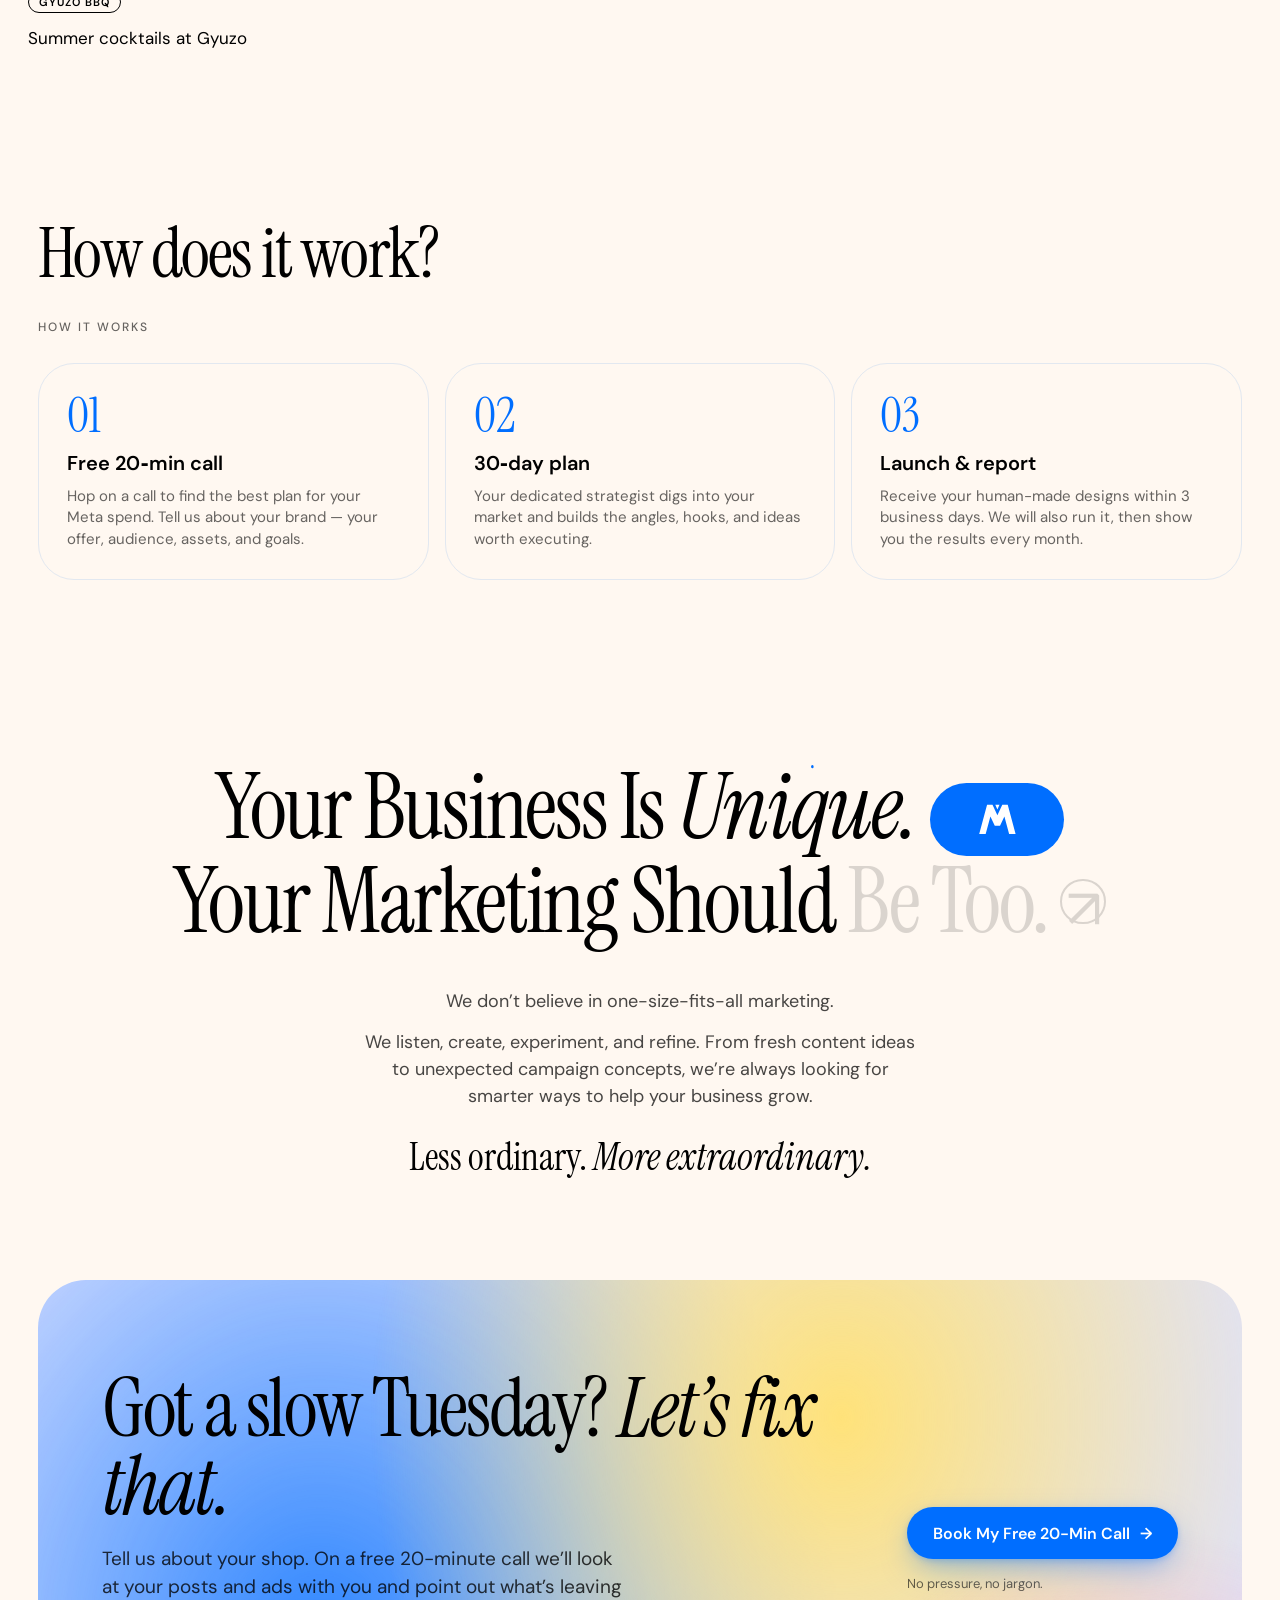
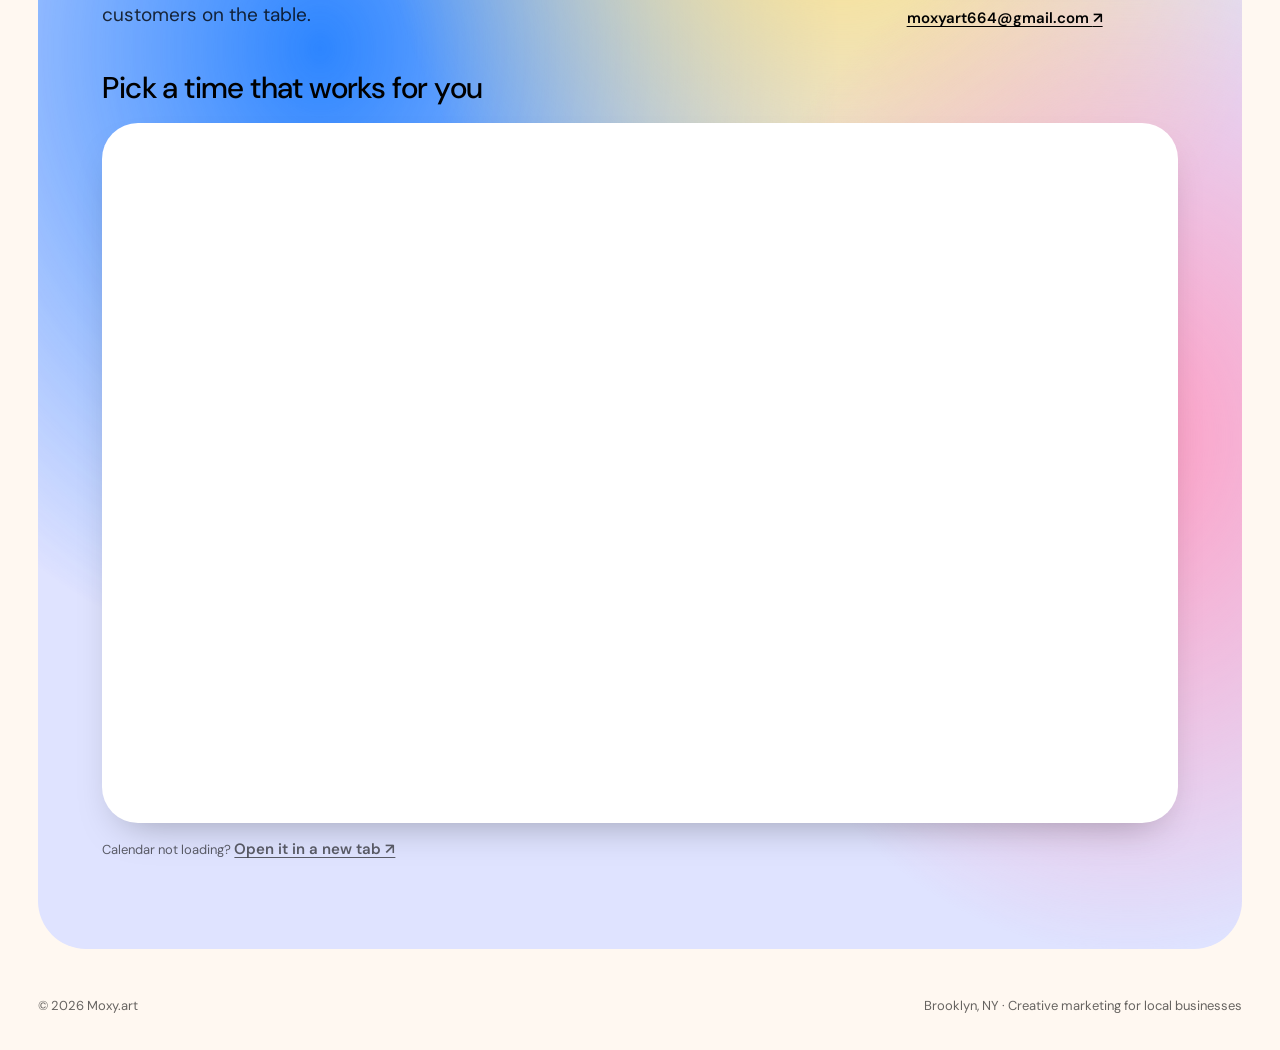
==== commit 291f2cb7: "Homepage matches desktop artboard: clients showcase, How does it work heading - Clients carousel (Gy" ====
--- a/index.html
+++ b/index.html
@@ -96,20 +96,12 @@
             <span class="media-ph top">What we do</span>
             <span class="play play-lg" aria-hidden="true"><svg viewBox="0 0 24 24"><path d="M8 5.5v13l10.5-6.5z" /></svg></span>
             <div class="showreel-foot">
-              <p class="showreel-title">Moxy.art <em>Showreel</em></p>
-              <p>Brooklyn, NY · 2026</p>
-            </div>
-          </div>
-        </div>
-      </section>
-
-      <div class="notice">
-        <div class="container notice-inner">
-          <span class="dot" aria-hidden="true"></span>
-          <span><strong>Now booking</strong> — a free 20‑min call for local businesses.</span>
-          <a href="https://calendar.app.google/xC5aTehPTgfjE6WX9" target="_blank" rel="noopener">Book My Free 20-Min Call ↗</a>
-        </div>
-      </div>
+              <p class="showreel-title">What we do</p>
+              <p>MoxyArt.Studio</p>
+            </div>
+          </div>
+        </div>
+      </section>
 
       <!-- PROOF: Gyuzo results, right under the hero. Replace every [bracket]
            with a verified number before this goes live. Add more brands by
@@ -118,6 +110,31 @@
         <div class="section-top" data-reveal>
           <h2 id="proof-title" class="title-mix">Real numbers, <span class="serif"><em>Trust the results</em></span></h2>
           <p class="lead">we believe in data</p>
+        </div>
+        <!-- CLIENTS: one client at a time, "1 of 4  Next →". Text for all four lives in script.js. -->
+        <div class="services clients" id="services" data-set="clients" data-reveal>
+          <div class="services-grid">
+            <div class="svc-copy">
+              <div class="svc-meta">
+                <span class="svc-kicker">Clients <span aria-hidden="true"></span></span>
+                <span class="svc-count" aria-live="polite"><span data-svc="count">1</span> of 4</span>
+              </div>
+              <p class="svc-num svc-anim" data-svc="n">Gyuzo BBQ</p>
+              <h3 class="svc-title svc-anim" data-svc="title">Marketing</h3>
+              <p class="svc-body svc-anim" data-svc="body">Keep your business active, engaging, and worth following. We handle content planning, creation, posting, and social strategy.</p>
+              <div class="svc-actions">
+                <a class="btn btn-dark btn-chat" href="#work">See more</a>
+                <button class="next-btn" type="button" data-svc="next">
+                  Next
+                  <svg viewBox="0 0 24 24" aria-hidden="true"><path d="M4 12h15M13 6l6 6-6 6" /></svg>
+                </button>
+              </div>
+            </div>
+            <div class="svc-media" data-svc="media" style="--bg: linear-gradient(150deg, #ffb38a 0%, #ff9ec4 55%, #b8a6ff 100%)">
+              <span class="play play-md" aria-hidden="true"><svg viewBox="0 0 24 24"><path d="M8 5.5v13l10.5-6.5z" /></svg></span>
+              <span class="media-ph bottom" data-svc="caption">[Gyuzo BBQ — example video]</span>
+            </div>
+          </div>
         </div>
         <ul class="stats" data-reveal>
           <li><strong class="stat-num">$[##]K</strong><span>in sales from our Gyuzo ads, [month]–[month] 2026</span></li>
@@ -131,16 +148,6 @@
         </figure>
       </section>
 
-      <!-- INTRO -->
-      <section class="intro container" id="intro" aria-labelledby="intro-title">
-        <h2 id="intro-title" class="title-mix" data-reveal>You’re Great at What You Do. <span class="serif"><em>Let’s Make Sure People Know It.</em></span></h2>
-        <div class="intro-copy" data-reveal>
-          <p>Running a business is already a full-time job. Marketing shouldn’t have to be another one.</p>
-          <p class="intro-key">We’re your creative team, marketing partner, and idea people — all in one.</p>
-          <p>Whether you need better content, a stronger online presence, or a fresh way to bring customers through the door, we find creative ways to make it happen.</p>
-        </div>
-      </section>
-
       <!-- RECENT WORK: drifting row of video cards. Each card's <video> plays
            by itself when it scrolls into view. To add one, put the file in media/,
            a still frame in media/posters/, and copy an existing card. -->
@@ -200,78 +207,10 @@
       </section>
 
 
-      <!-- FINISHED CONTENT: showreel grows as it scrolls in, Reels float -->
-      <section class="reel container" aria-labelledby="reel-title">
-        <div class="section-top" data-reveal>
-          <div class="stack-sm">
-            <p class="label">Finished content</p>
-            <h2 id="reel-title" class="display">Watch it <em>move.</em></h2>
-          </div>
-          <p class="lead">AI video and short-form content made for the phone, where your next customers are already looking.</p>
-        </div>
-
-        <div class="reels">
-          <figure class="reel-card tilt" style="--y: 0px; --d: 6s" data-reveal>
-            <div class="media" style="--bg: linear-gradient(170deg, #006eff, #1b1a4a)">
-              <span class="media-ph bottom">[Reel · 9:16]</span>
-              <span class="play" aria-hidden="true"><svg viewBox="0 0 24 24"><path d="M8 5.5v13l10.5-6.5z" /></svg></span>
-            </div>
-            <figcaption><strong>Gyuzo BBQ</strong><span>Reel</span></figcaption>
-          </figure>
-          <figure class="reel-card tilt" style="--y: 64px; --d: 7s" data-reveal>
-            <div class="media" style="--bg: linear-gradient(170deg, #ff9ec4, #ffb38a)">
-              <span class="media-ph bottom">[Reel · 9:16]</span>
-              <span class="play" aria-hidden="true"><svg viewBox="0 0 24 24"><path d="M8 5.5v13l10.5-6.5z" /></svg></span>
-            </div>
-            <figcaption><strong>Nan Xiang Dumplings</strong><span>AI video</span></figcaption>
-          </figure>
-          <figure class="reel-card tilt" style="--y: 24px; --d: 6.5s" data-reveal>
-            <div class="media" style="--bg: linear-gradient(170deg, #4b2a6a, #0d0d0d)">
-              <span class="media-ph bottom">[Reel · 9:16]</span>
-              <span class="play" aria-hidden="true"><svg viewBox="0 0 24 24"><path d="M8 5.5v13l10.5-6.5z" /></svg></span>
-            </div>
-            <figcaption><strong>MuSa Bar</strong><span>Reel</span></figcaption>
-          </figure>
-          <figure class="reel-card tilt" style="--y: 88px; --d: 7.5s" data-reveal>
-            <div class="media" style="--bg: linear-gradient(170deg, #ffe27a, #b8a6ff)">
-              <span class="media-ph bottom">[Reel · 9:16]</span>
-              <span class="play" aria-hidden="true"><svg viewBox="0 0 24 24"><path d="M8 5.5v13l10.5-6.5z" /></svg></span>
-            </div>
-            <figcaption><strong>Devil Chicken bubble tea</strong><span>TikTok</span></figcaption>
-          </figure>
-        </div>
-      </section>
-
-      <!-- SERVICES: one at a time, "1 of 6  Next →". Text for all six lives in script.js. -->
-      <section class="services container" id="services" aria-labelledby="services-title">
-        <h2 id="services-title" class="title-mix services-head" data-reveal>Everything Your Business Needs <span class="serif"><em>to Get Noticed.</em></span></h2>
-        <div class="services-grid" data-reveal>
-          <div class="svc-copy">
-            <div class="svc-meta">
-              <span class="svc-kicker">What we do <span aria-hidden="true"></span></span>
-              <span class="svc-count" aria-live="polite"><span data-svc="count">1</span> of 6</span>
-            </div>
-            <p class="svc-num svc-anim" data-svc="n" aria-hidden="true">01</p>
-            <h3 class="svc-title svc-anim" data-svc="title">Social Media Management</h3>
-            <p class="svc-body svc-anim" data-svc="body">Keep your business active, engaging, and worth following. We handle content planning, creation, posting, and social strategy.</p>
-            <div class="svc-actions">
-              <a class="btn btn-cta" href="https://calendar.app.google/xC5aTehPTgfjE6WX9" target="_blank" rel="noopener">Book My Free 20-Min Call <span class="btn-arrow" aria-hidden="true">→</span></a>
-              <button class="next-btn" type="button" data-svc="next">
-                Next
-                <svg viewBox="0 0 24 24" aria-hidden="true"><path d="M4 12h15M13 6l6 6-6 6" /></svg>
-              </button>
-            </div>
-          </div>
-          <div class="svc-media" data-svc="media" style="--bg: linear-gradient(150deg, #ffb38a 0%, #ff9ec4 55%, #b8a6ff 100%)">
-            <span class="play play-md" aria-hidden="true"><svg viewBox="0 0 24 24"><path d="M8 5.5v13l10.5-6.5z" /></svg></span>
-            <span class="media-ph bottom" data-svc="caption">[Social Media Management — example]</span>
-          </div>
-        </div>
-      </section>
-
       <!-- HOW IT WORKS: three short steps -->
       <section class="process container" id="process" aria-labelledby="process-title">
-        <h2 id="process-title" class="label">How it works</h2>
+        <h2 id="process-title" class="title-mix process-head"><span class="serif">How does it work?</span></h2>
+        <p class="label">How it works</p>
         <ol class="steps">
           <li data-reveal>
             <span class="step-num" aria-hidden="true">01</span>
--- a/styles.css
+++ b/styles.css
@@ -539,6 +539,9 @@
 /* ---------- Services carousel ---------- */
 .services { padding-block: clamp(64px, 8vw, 100px) 40px; }
 .services-head { margin-bottom: 40px; max-width: 900px; }
+.proof .clients { padding: 0 0 40px; }
+.clients .svc-num { font-size: clamp(56px, 7vw, 112px); line-height: 0.9; }
+.process-head { margin: 0; font-size: clamp(40px, 5vw, 72px); }
 .services-grid {
   display: flex;
   flex-wrap: wrap;
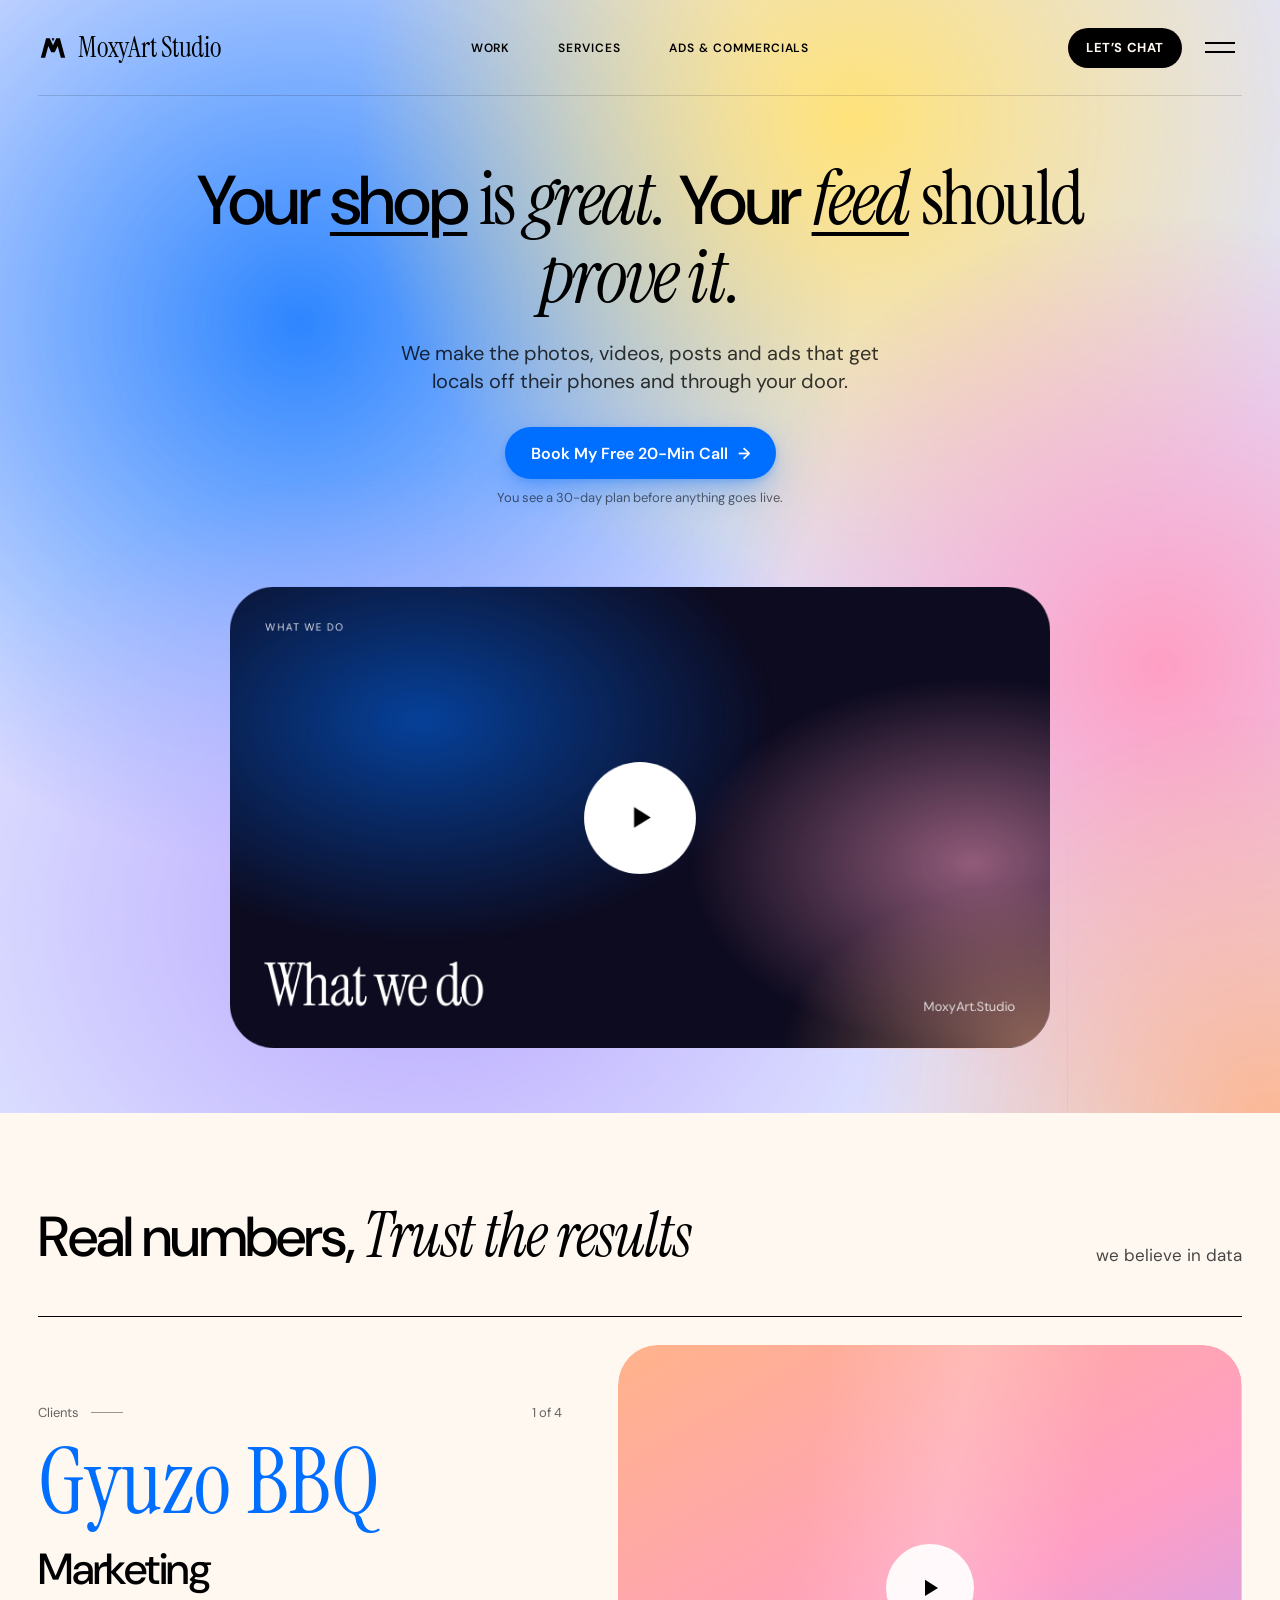
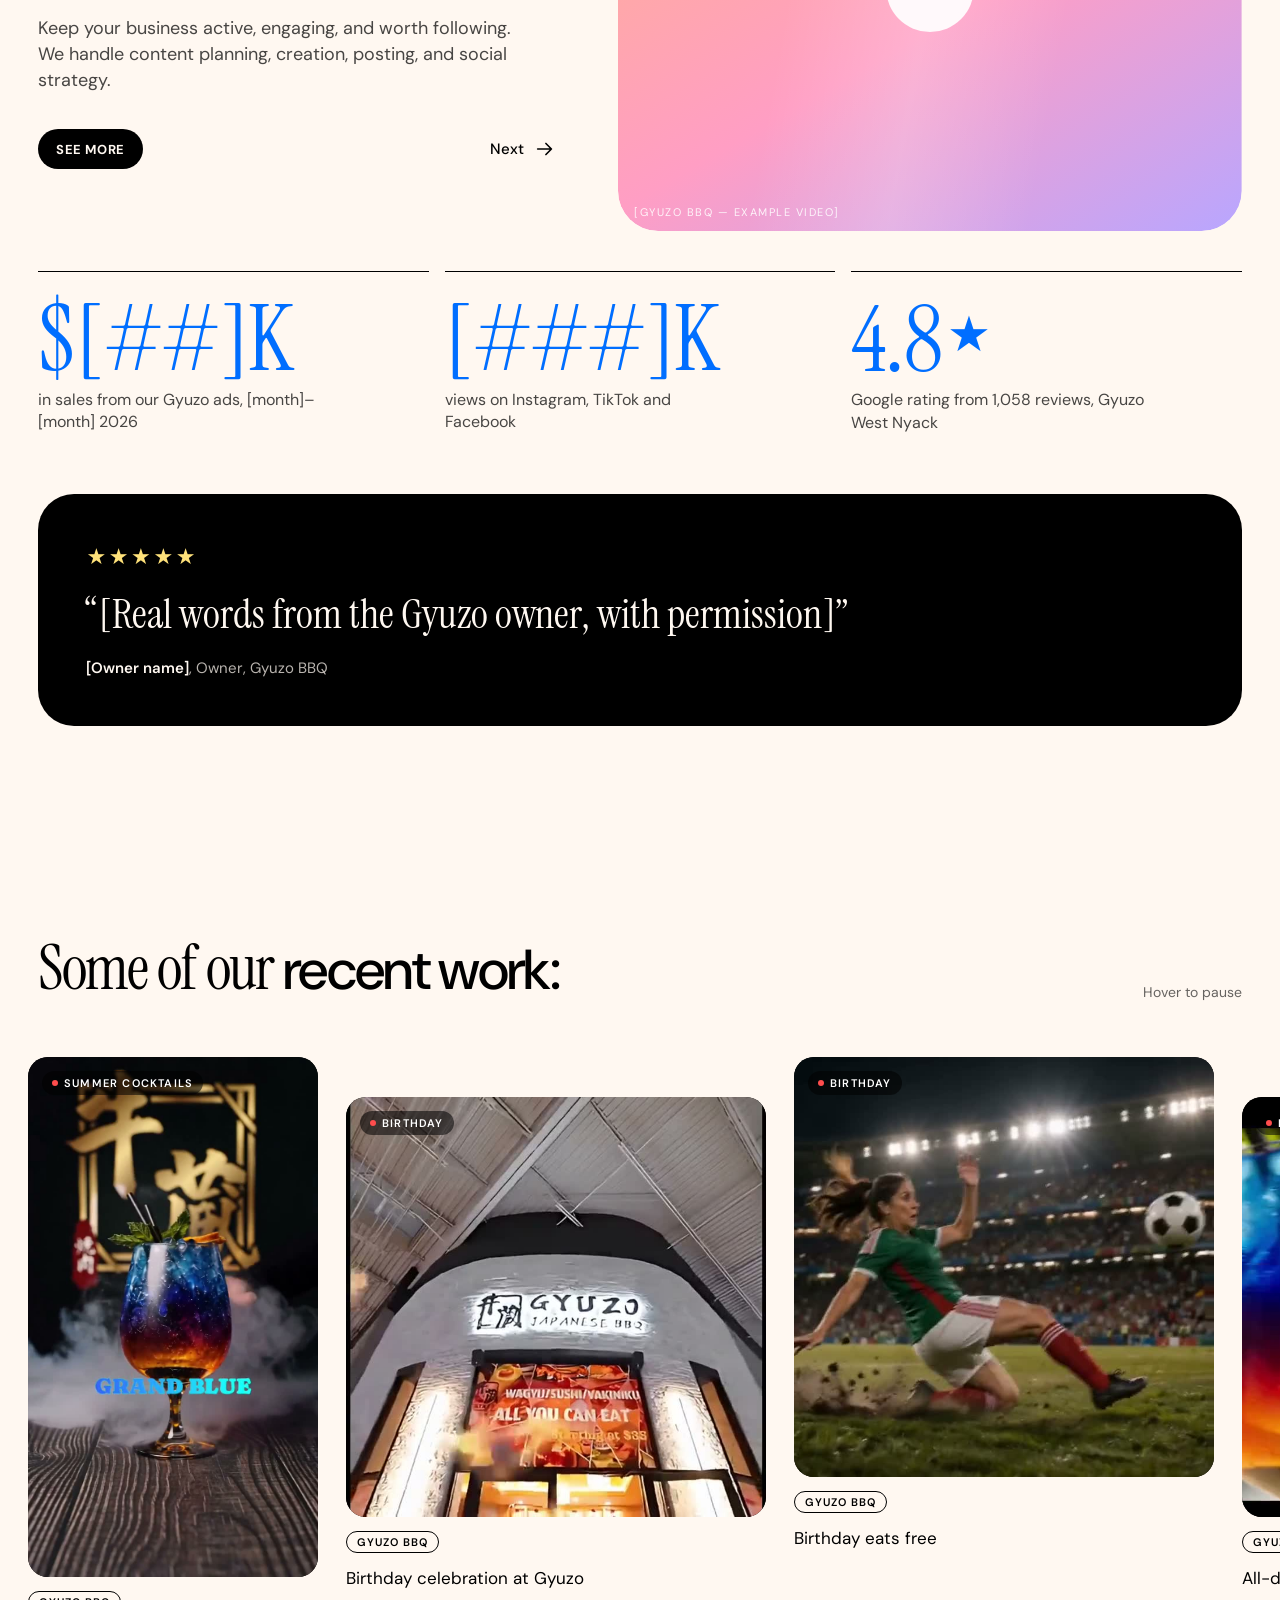
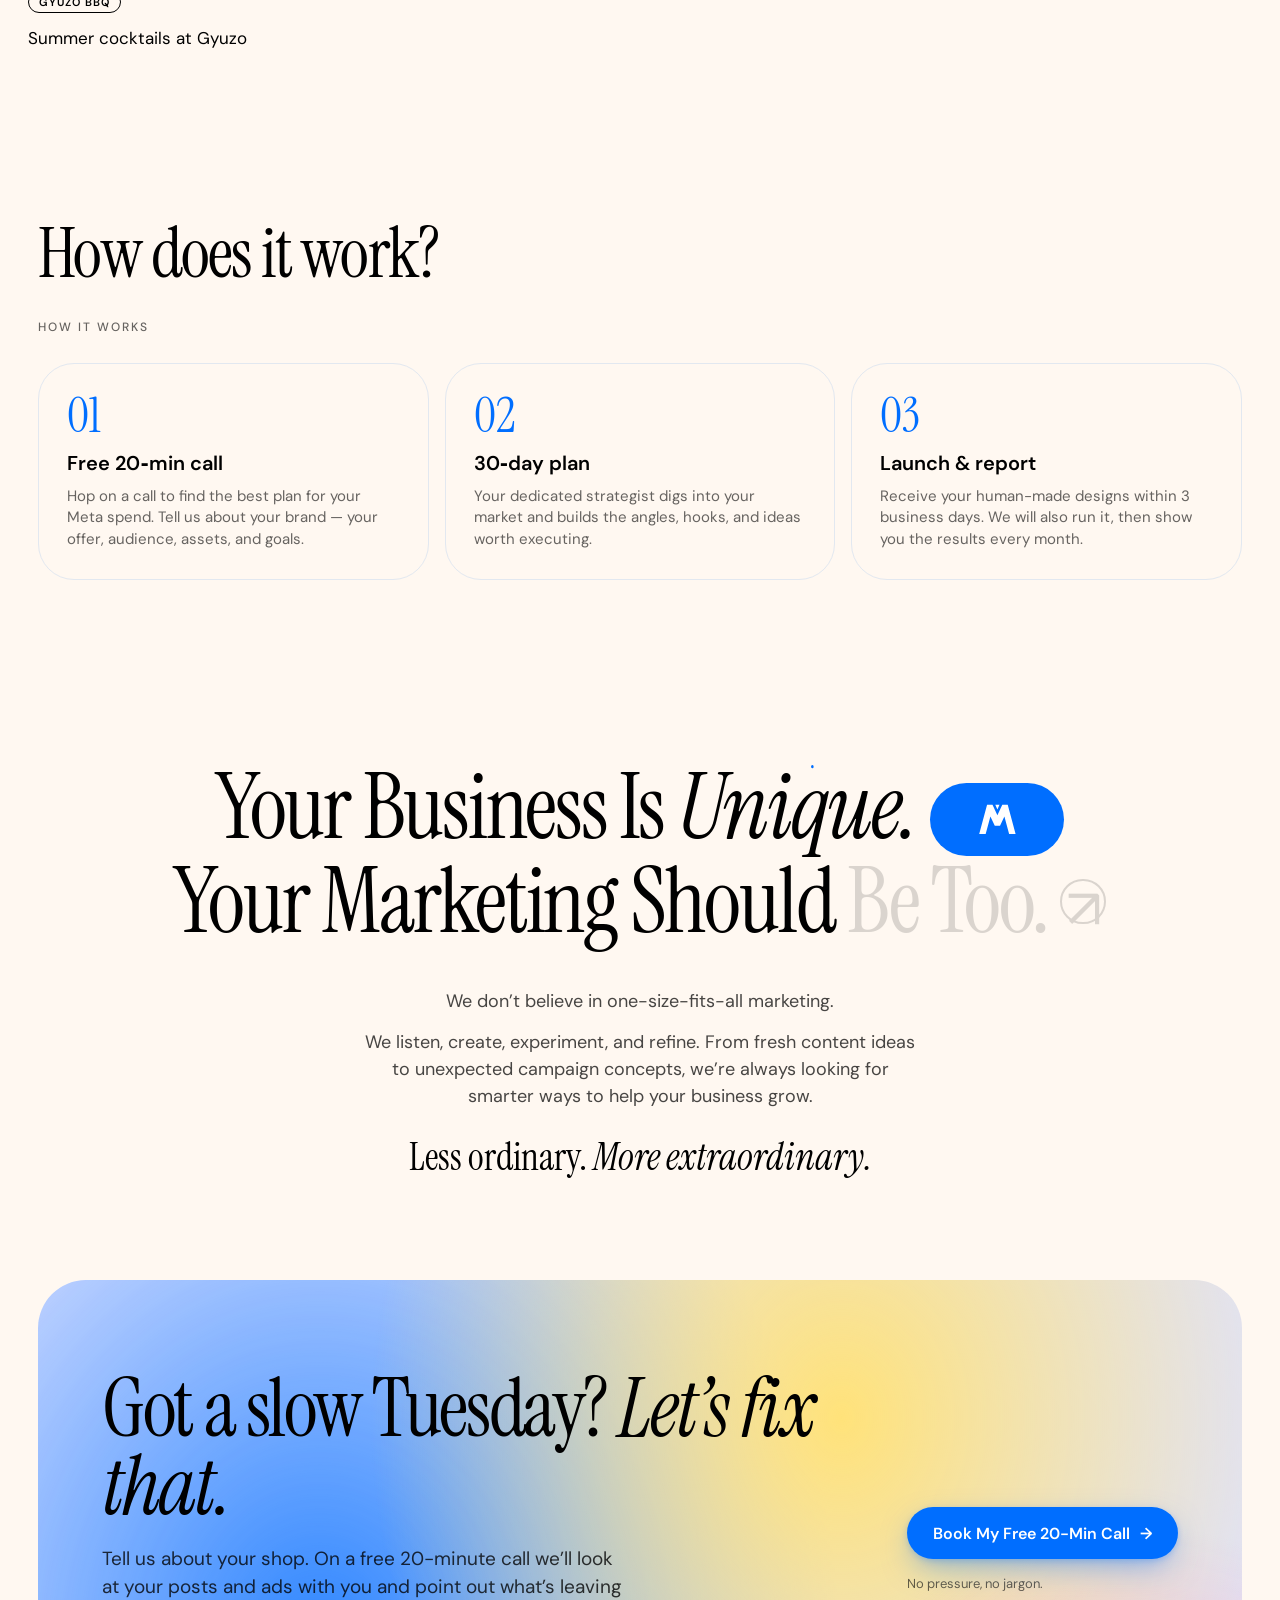
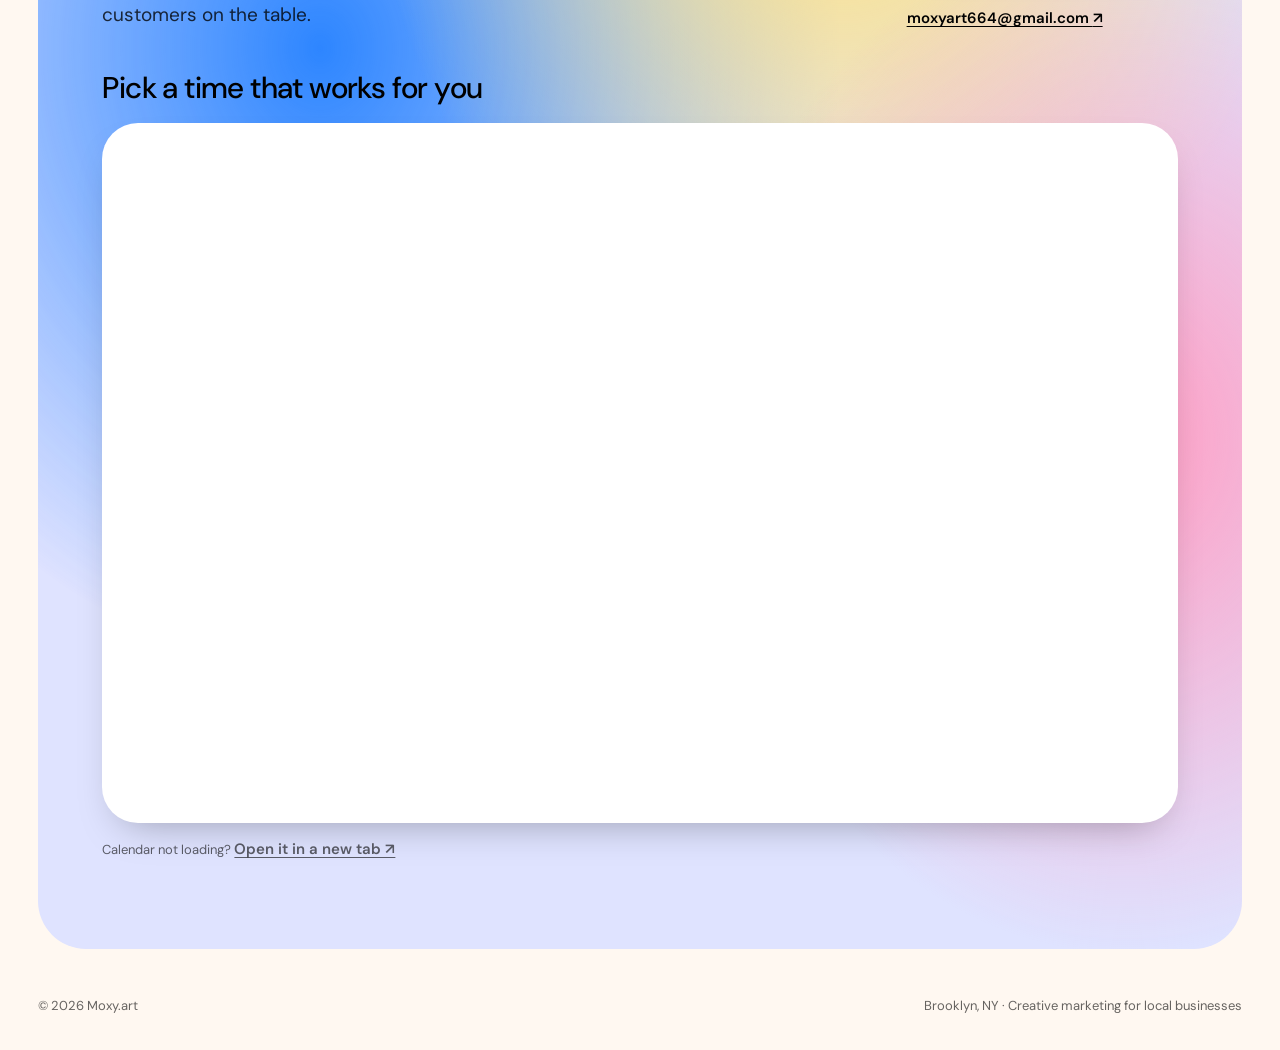
==== commit b565105b: "Add technical SEO and GEO files for the static site. Publish robots.txt, sitemap.xml, and llms.txt, " ====
--- a/index.html
+++ b/index.html
@@ -9,6 +9,93 @@
       content="We make the photos, Reels and ads that bring locals through your door. Brooklyn studio for local businesses. Book a free 20-minute call."
     />
     <title>Moxy.art · Social, video &amp; ads for local businesses in Brooklyn</title>
+    <link rel="canonical" href="https://moxyart.studio/" />
+    <link rel="icon" href="/favicon.ico" sizes="any" />
+    <link rel="apple-touch-icon" href="/apple-touch-icon.png" />
+    <meta property="og:type" content="website" />
+    <meta property="og:url" content="https://moxyart.studio/" />
+    <meta property="og:title" content="Moxy.art · Social, video &amp; ads for local businesses in Brooklyn" />
+    <meta
+      property="og:description"
+      content="We make the photos, Reels and ads that bring locals through your door. Brooklyn studio for local businesses. Book a free 20-minute call."
+    />
+    <meta name="twitter:card" content="summary" />
+    <meta name="twitter:title" content="Moxy.art · Social, video &amp; ads for local businesses in Brooklyn" />
+    <meta
+      name="twitter:description"
+      content="We make the photos, Reels and ads that bring locals through your door. Brooklyn studio for local businesses. Book a free 20-minute call."
+    />
+    <script type="application/ld+json">
+      {
+        "@context": "https://schema.org",
+        "@type": "ProfessionalService",
+        "name": "Moxy Art",
+        "url": "https://moxyart.studio/",
+        "email": "moxyart664@gmail.com",
+        "description": "AI creative studio in Brooklyn, NY for local businesses (restaurants, shops, and service businesses).",
+        "contactPoint": {
+          "@type": "ContactPoint",
+          "contactType": "bookings",
+          "email": "moxyart664@gmail.com",
+          "url": "https://calendar.app.google/xC5aTehPTgfjE6WX9"
+        },
+        "address": {
+          "@type": "PostalAddress",
+          "addressLocality": "Brooklyn",
+          "addressRegion": "NY",
+          "addressCountry": "US"
+        },
+        "areaServed": "Brooklyn, NY",
+        "hasOfferCatalog": {
+          "@type": "OfferCatalog",
+          "name": "Services",
+          "itemListElement": [
+            {
+              "@type": "Offer",
+              "itemOffered": {
+                "@type": "Service",
+                "name": "AI-built websites"
+              }
+            },
+            {
+              "@type": "Offer",
+              "itemOffered": {
+                "@type": "Service",
+                "name": "GEO / AI search visibility and local Google presence"
+              }
+            },
+            {
+              "@type": "Offer",
+              "itemOffered": {
+                "@type": "Service",
+                "name": "AI receptionist"
+              }
+            },
+            {
+              "@type": "Offer",
+              "itemOffered": {
+                "@type": "Service",
+                "name": "AI automations and integrations"
+              }
+            },
+            {
+              "@type": "Offer",
+              "itemOffered": {
+                "@type": "Service",
+                "name": "AI ads and commercials"
+              }
+            },
+            {
+              "@type": "Offer",
+              "itemOffered": {
+                "@type": "Service",
+                "name": "AI lead finding"
+              }
+            }
+          ]
+        }
+      }
+    </script>
     <script>document.documentElement.classList.add('js');</script>
     <link rel="preconnect" href="https://fonts.googleapis.com" />
     <link rel="preconnect" href="https://fonts.gstatic.com" crossorigin />
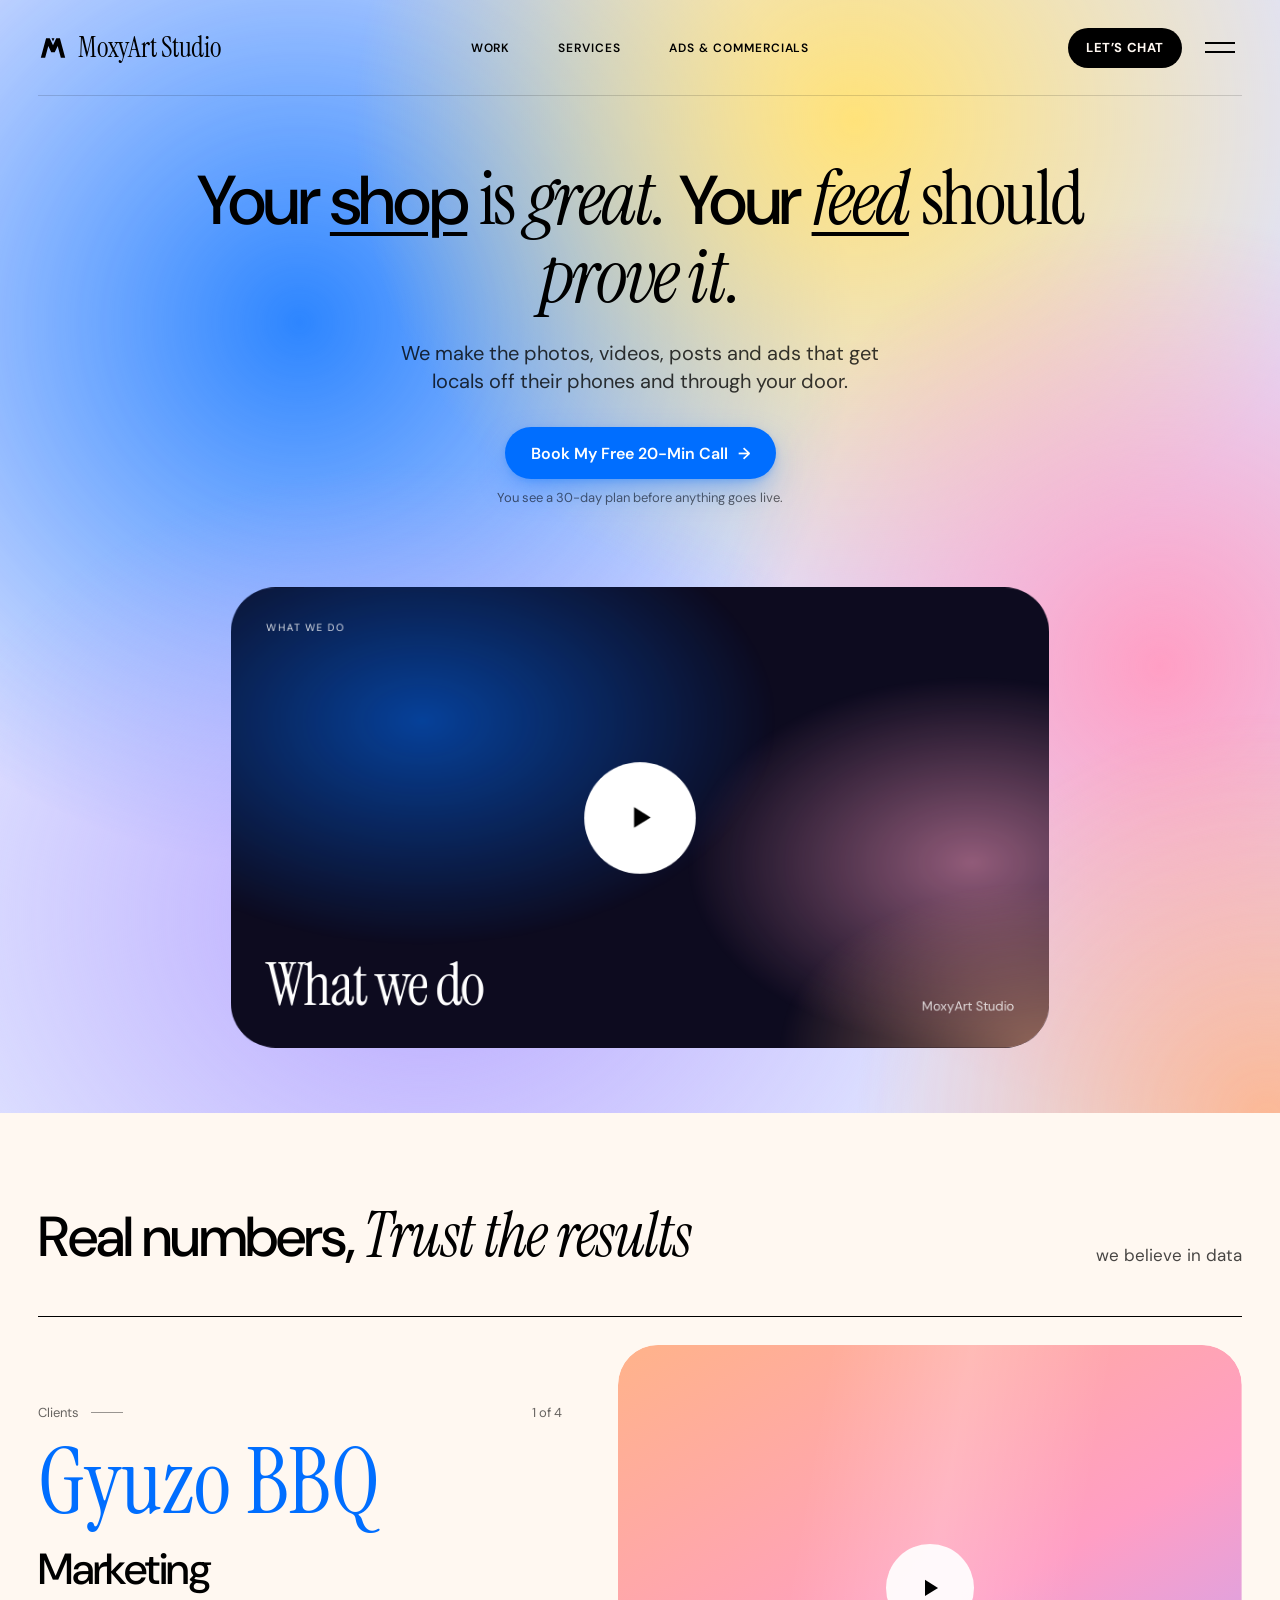
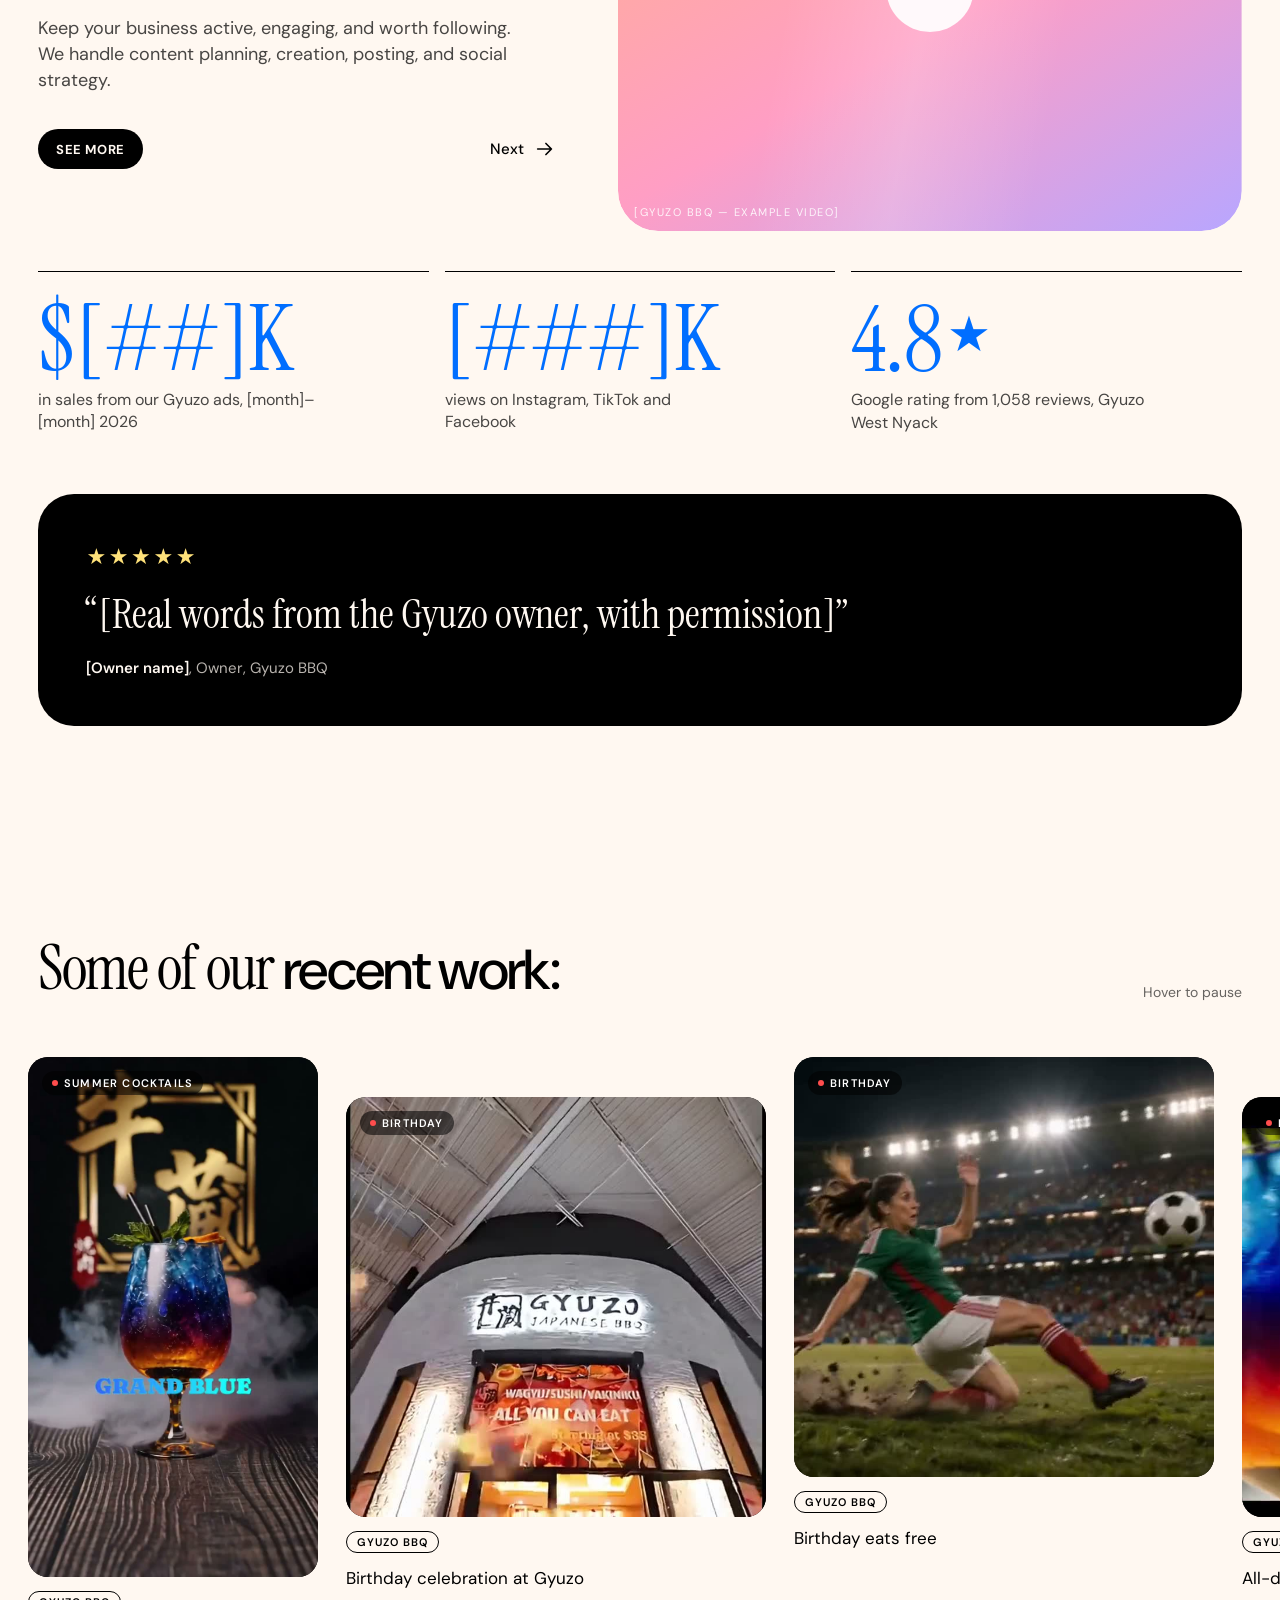
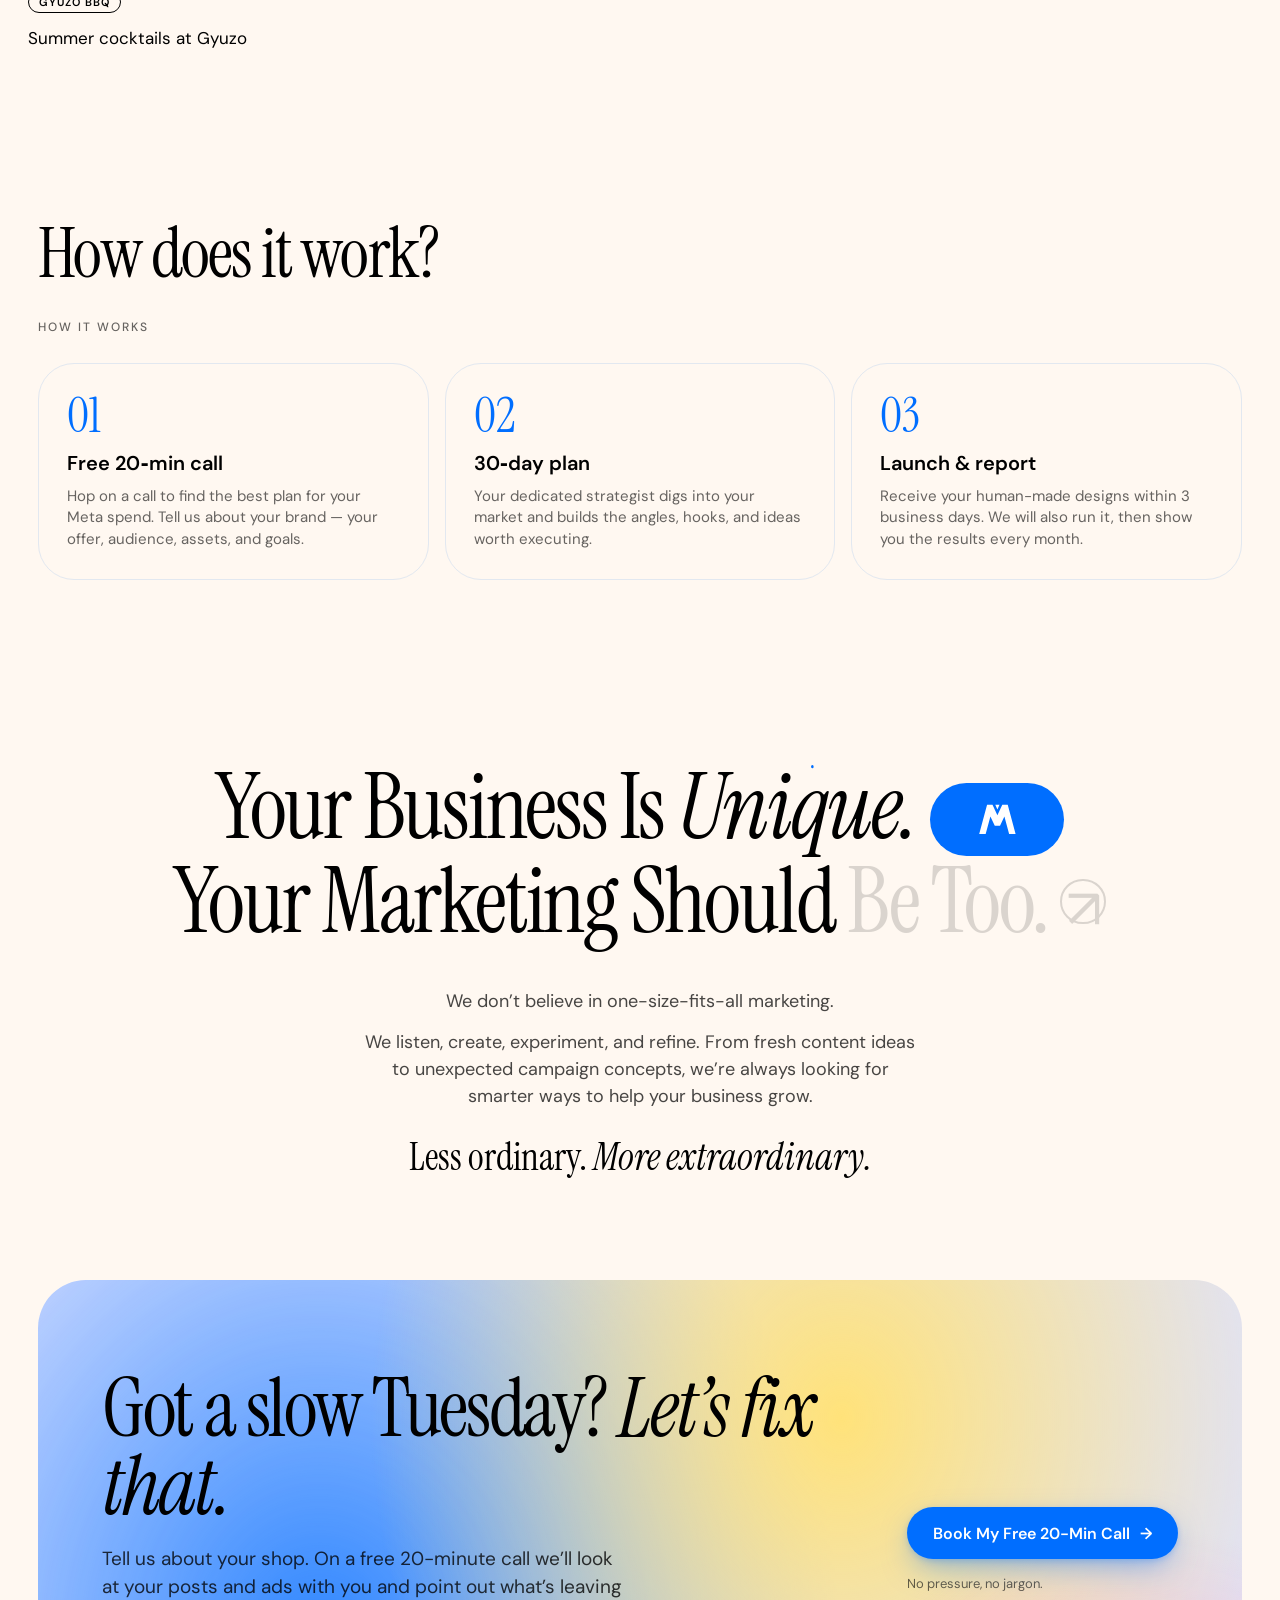
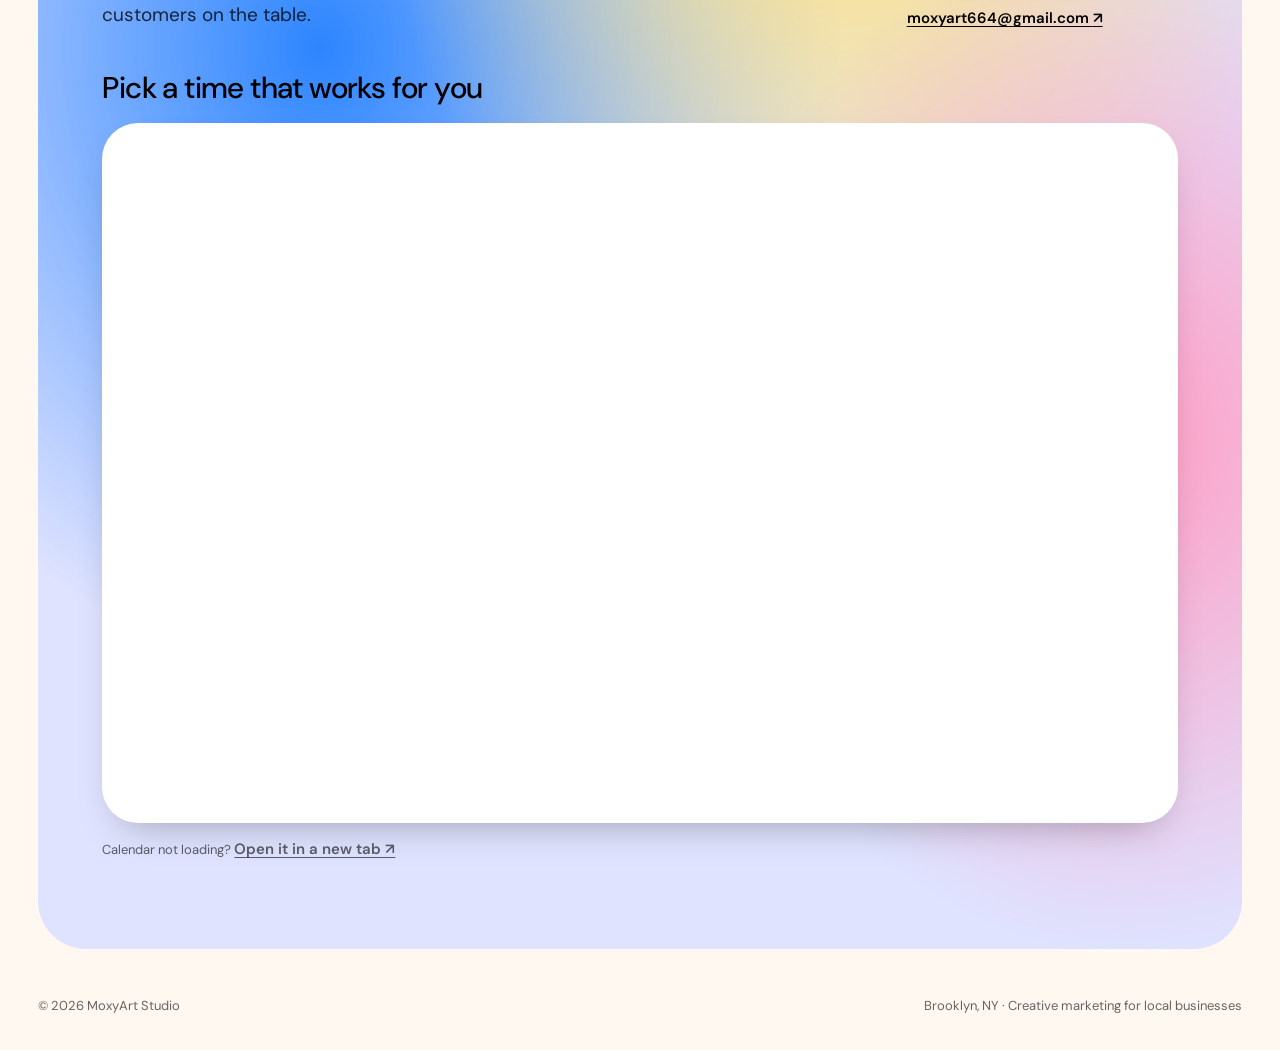
==== commit 50d8078d: "Use MoxyArt Studio as the only brand name. Replace the other spellings in titles, footers, the showr" ====
--- a/index.html
+++ b/index.html
@@ -8,19 +8,19 @@
       name="description"
       content="We make the photos, Reels and ads that bring locals through your door. Brooklyn studio for local businesses. Book a free 20-minute call."
     />
-    <title>Moxy.art · Social, video &amp; ads for local businesses in Brooklyn</title>
+    <title>MoxyArt Studio · Social, video &amp; ads for local businesses in Brooklyn</title>
     <link rel="canonical" href="https://moxyart.studio/" />
     <link rel="icon" href="/favicon.ico" sizes="any" />
     <link rel="apple-touch-icon" href="/apple-touch-icon.png" />
     <meta property="og:type" content="website" />
     <meta property="og:url" content="https://moxyart.studio/" />
-    <meta property="og:title" content="Moxy.art · Social, video &amp; ads for local businesses in Brooklyn" />
+    <meta property="og:title" content="MoxyArt Studio · Social, video &amp; ads for local businesses in Brooklyn" />
     <meta
       property="og:description"
       content="We make the photos, Reels and ads that bring locals through your door. Brooklyn studio for local businesses. Book a free 20-minute call."
     />
     <meta name="twitter:card" content="summary" />
-    <meta name="twitter:title" content="Moxy.art · Social, video &amp; ads for local businesses in Brooklyn" />
+    <meta name="twitter:title" content="MoxyArt Studio · Social, video &amp; ads for local businesses in Brooklyn" />
     <meta
       name="twitter:description"
       content="We make the photos, Reels and ads that bring locals through your door. Brooklyn studio for local businesses. Book a free 20-minute call."
@@ -29,7 +29,7 @@
       {
         "@context": "https://schema.org",
         "@type": "ProfessionalService",
-        "name": "Moxy Art",
+        "name": "MoxyArt Studio",
         "url": "https://moxyart.studio/",
         "email": "moxyart664@gmail.com",
         "description": "AI creative studio in Brooklyn, NY for local businesses (restaurants, shops, and service businesses).",
@@ -184,7 +184,7 @@
             <span class="play play-lg" aria-hidden="true"><svg viewBox="0 0 24 24"><path d="M8 5.5v13l10.5-6.5z" /></svg></span>
             <div class="showreel-foot">
               <p class="showreel-title">What we do</p>
-              <p>MoxyArt.Studio</p>
+              <p>MoxyArt Studio</p>
             </div>
           </div>
         </div>
@@ -360,7 +360,7 @@
     </main>
 
     <footer class="container site-footer">
-      <span>© 2026 Moxy.art</span>
+      <span>© 2026 MoxyArt Studio</span>
       <span>Brooklyn, NY · Creative marketing for local businesses</span>
     </footer>
   </body>
--- a/styles.css
+++ b/styles.css
@@ -1,4 +1,4 @@
-/* Moxy.art — motion direction. Built on the Moxyart design system
+/* MoxyArt Studio — motion direction. Built on the MoxyArt Studio design system
    (https://claude.ai/artifact/LnHdDnZESzp5JZP2S9JRZE), plus the moving
    pastel "aura" approved on the design canvas. */
 :root {
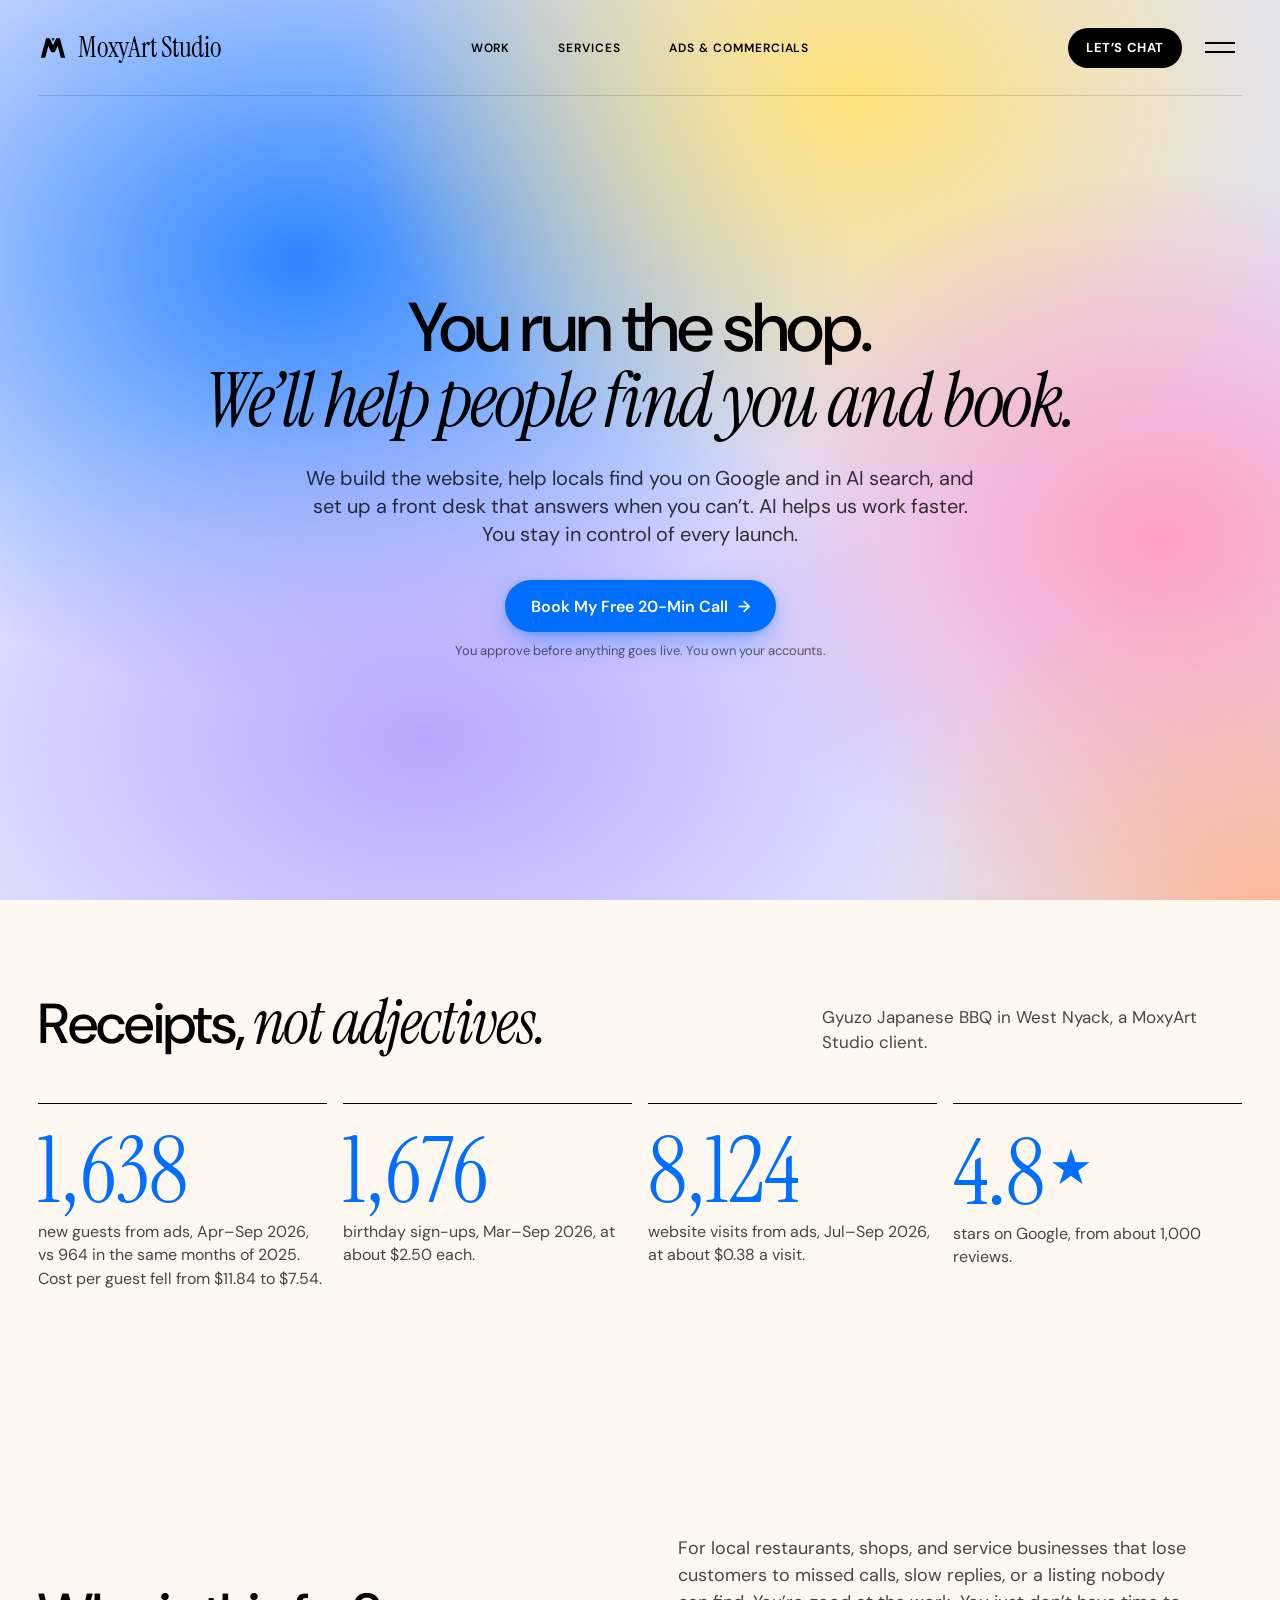
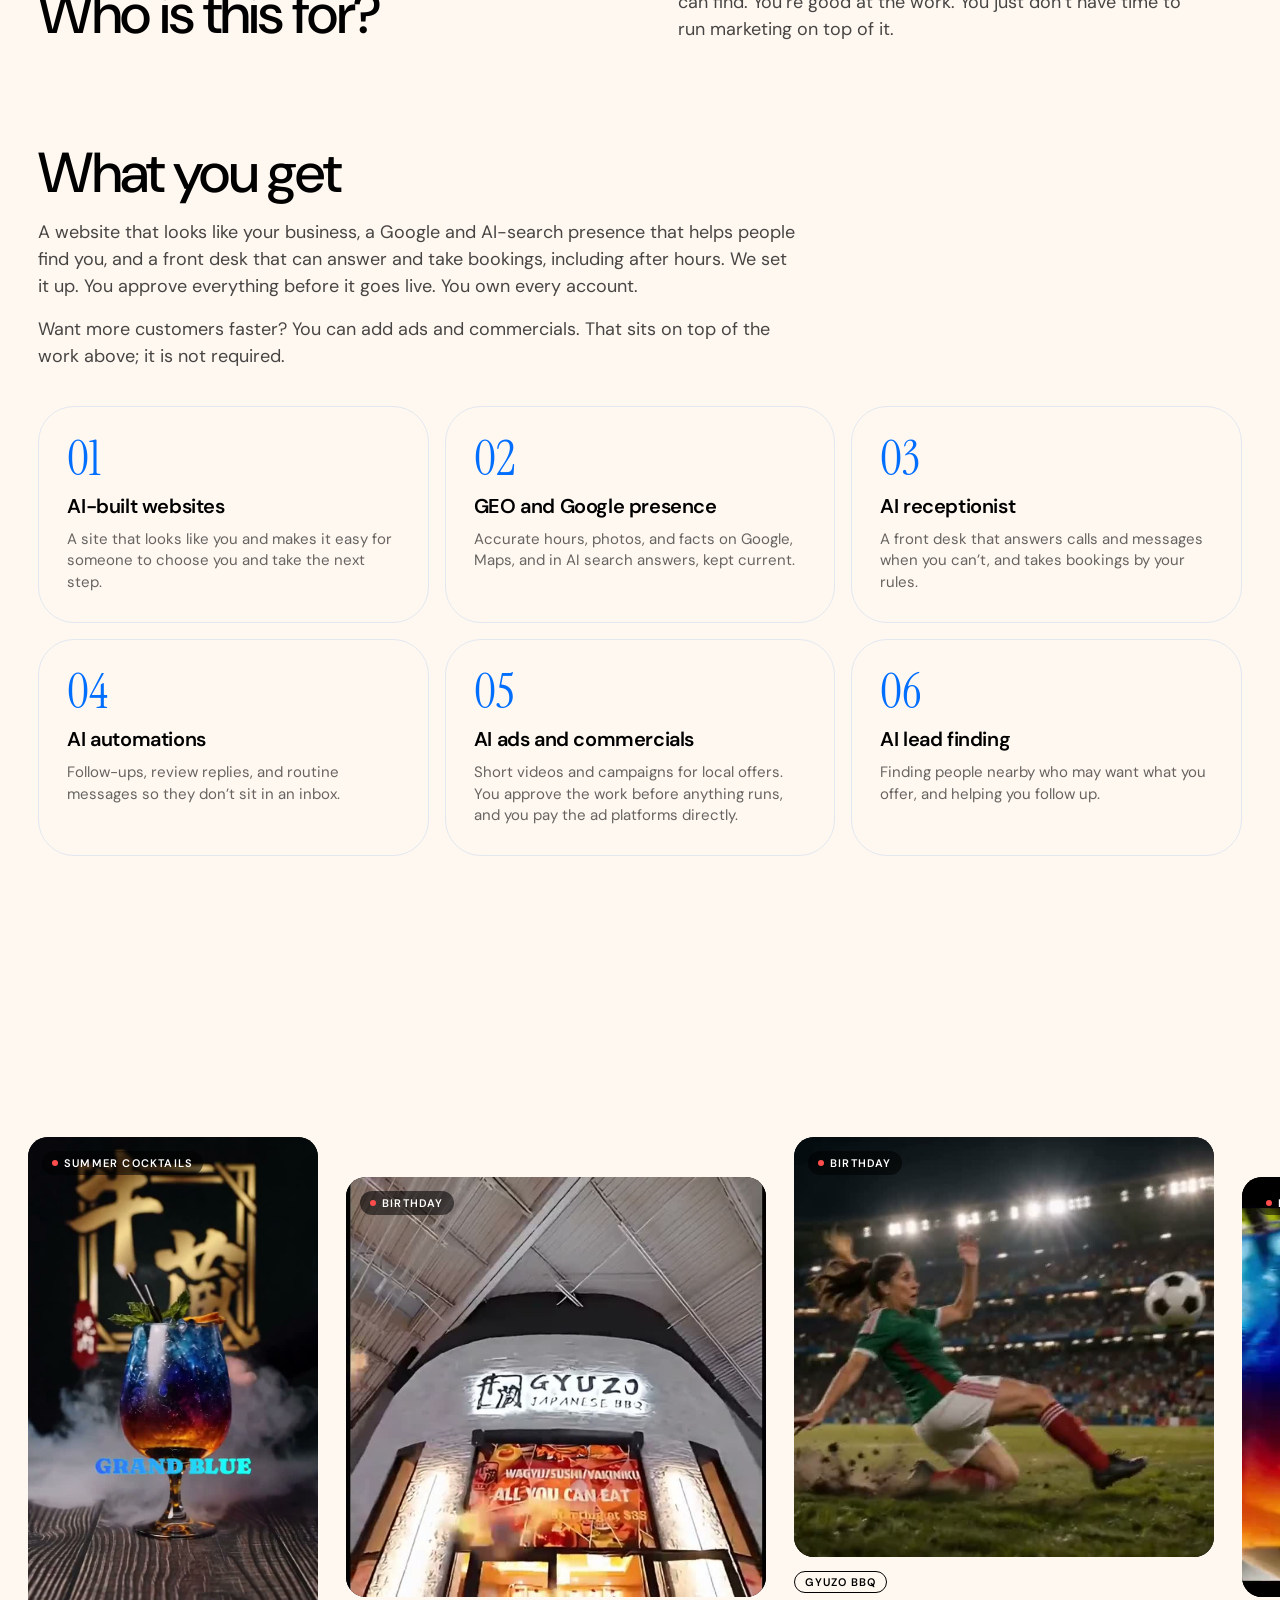
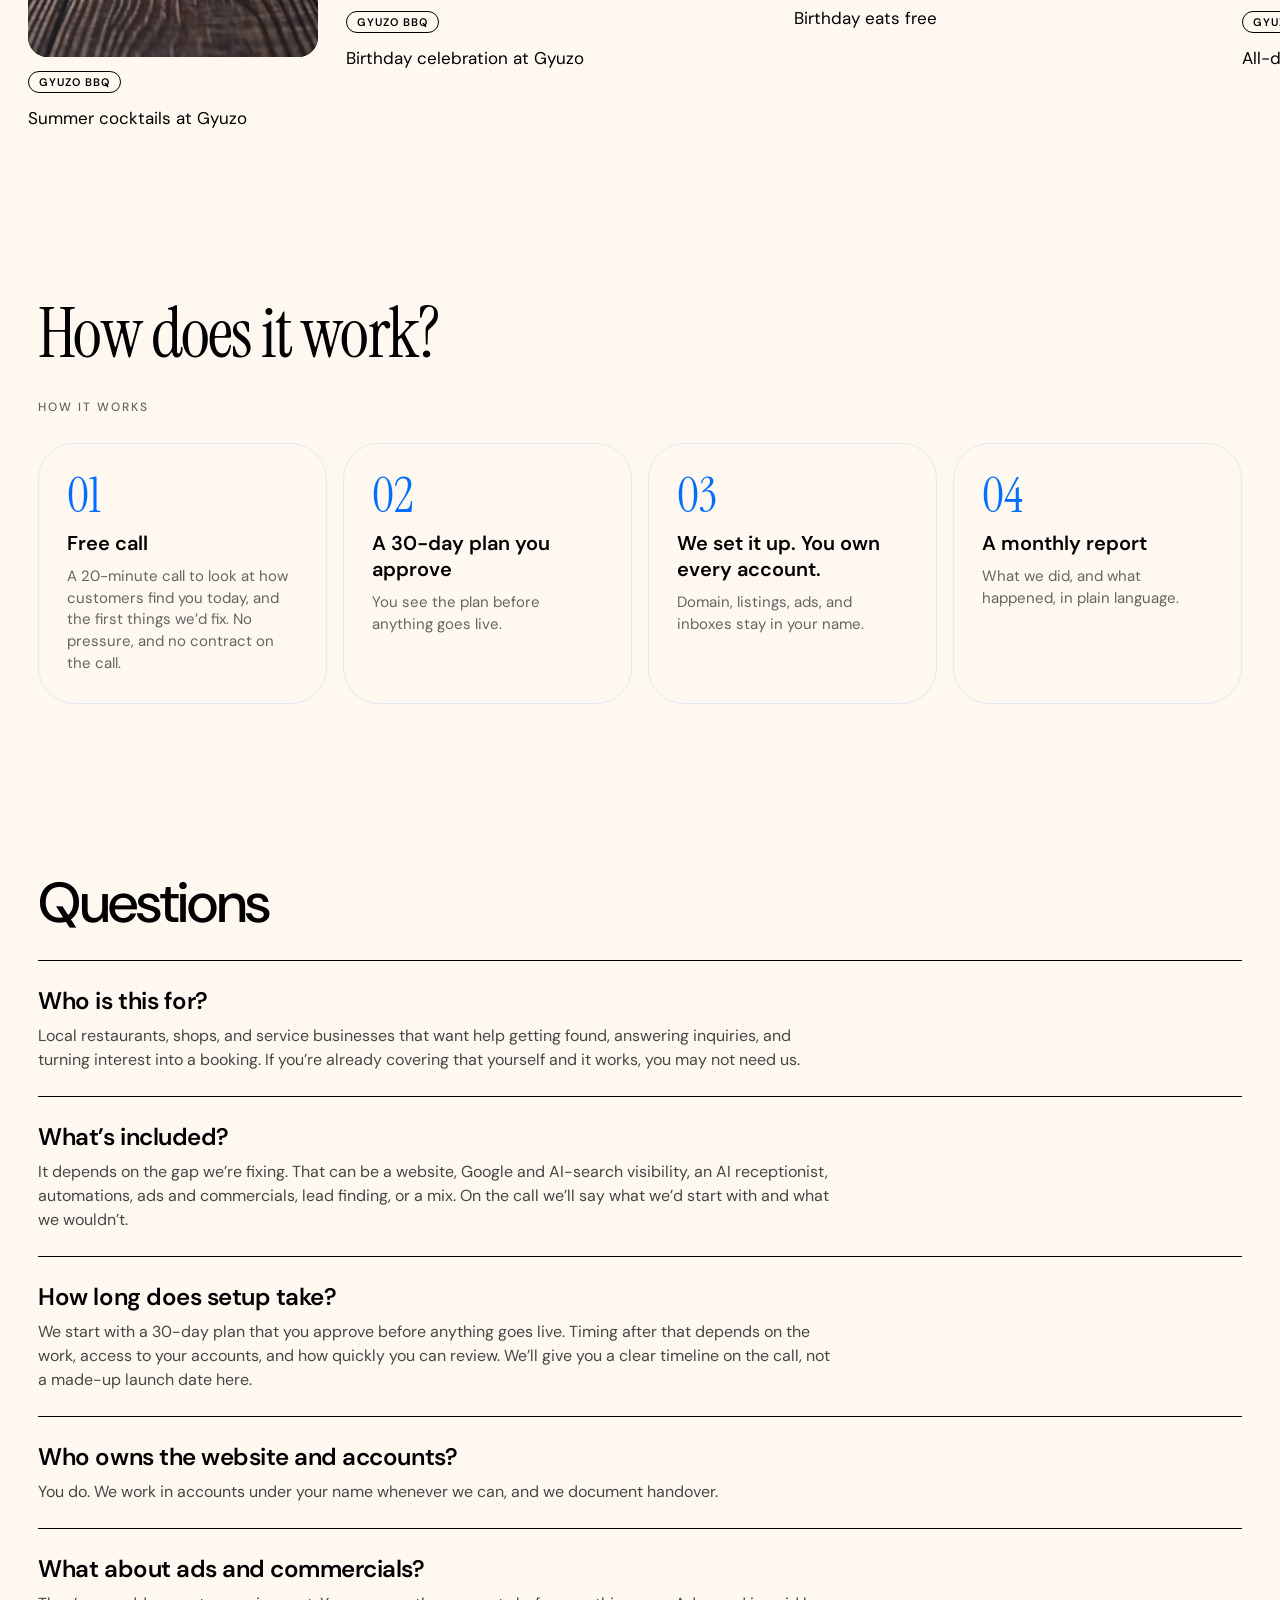
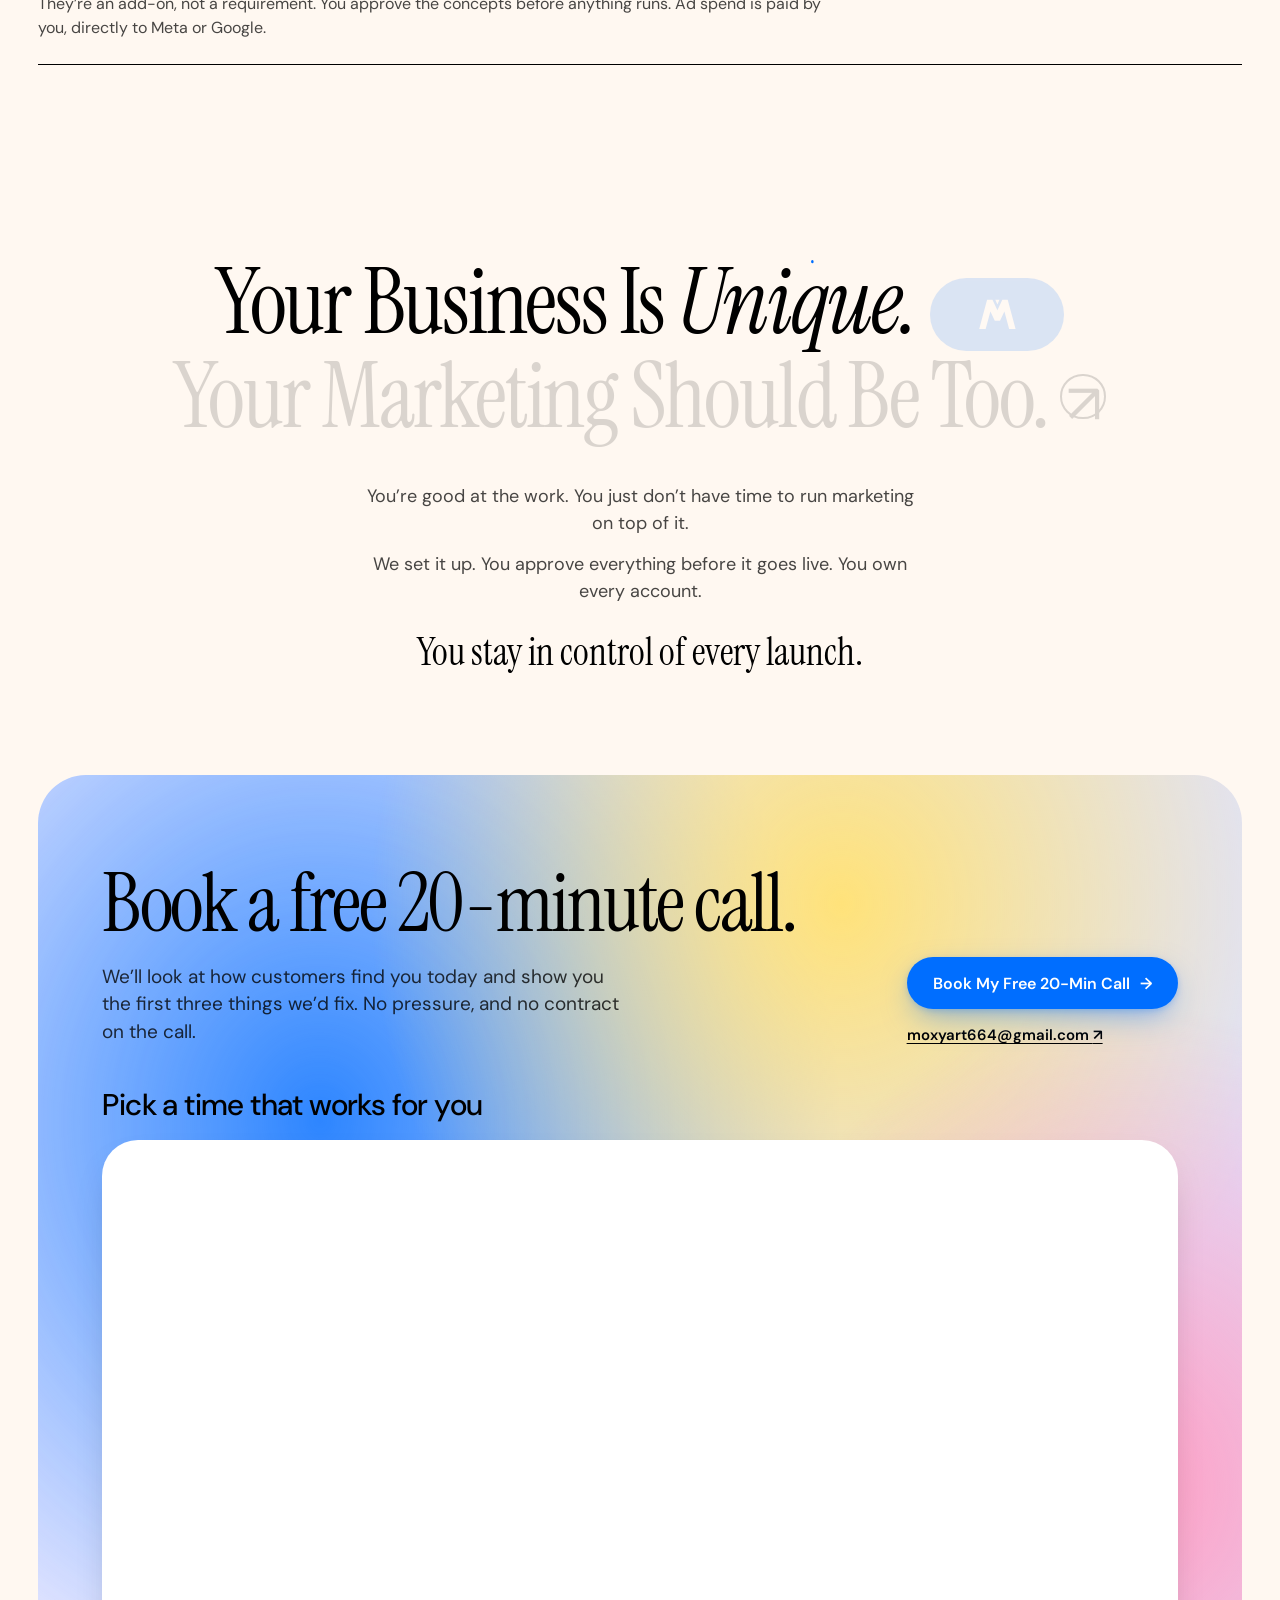
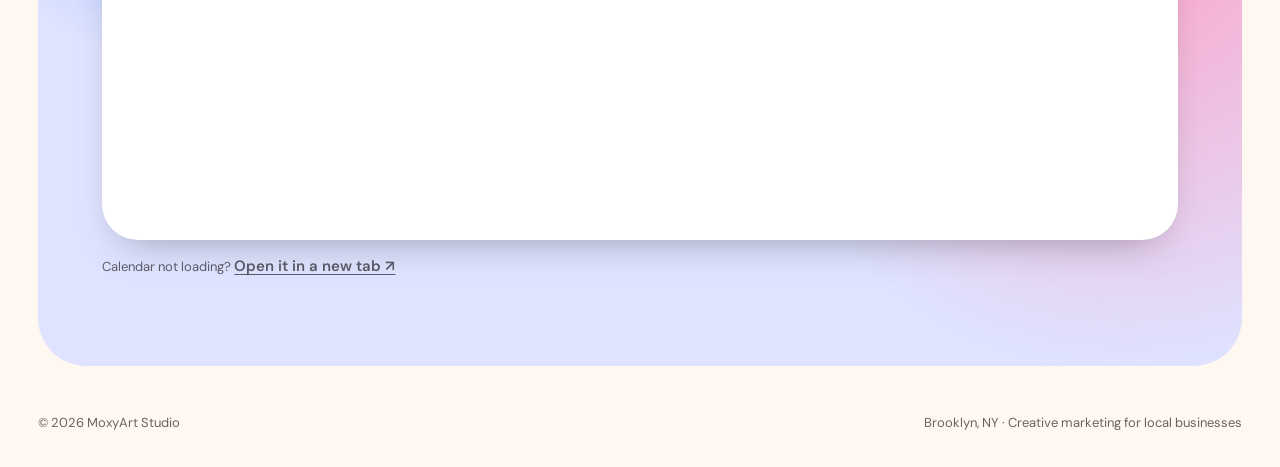
==== commit 9fb0d94b: "Replace placeholder copy and proof with the approved brief. Fill the Gyuzo proof block with sourced " ====
--- a/index.html
+++ b/index.html
@@ -6,24 +6,24 @@
     <meta name="theme-color" content="#dfe3ff" />
     <meta
       name="description"
-      content="We make the photos, Reels and ads that bring locals through your door. Brooklyn studio for local businesses. Book a free 20-minute call."
+      content="MoxyArt Studio helps local restaurants, shops, and service businesses get found, answer inquiries, and turn interest into bookings. You approve before anything goes live."
     />
-    <title>MoxyArt Studio · Social, video &amp; ads for local businesses in Brooklyn</title>
+    <title>Local websites, search &amp; front desk | MoxyArt Studio</title>
     <link rel="canonical" href="https://moxyart.studio/" />
     <link rel="icon" href="/favicon.ico" sizes="any" />
     <link rel="apple-touch-icon" href="/apple-touch-icon.png" />
     <meta property="og:type" content="website" />
     <meta property="og:url" content="https://moxyart.studio/" />
-    <meta property="og:title" content="MoxyArt Studio · Social, video &amp; ads for local businesses in Brooklyn" />
+    <meta property="og:title" content="Local websites, search &amp; front desk | MoxyArt Studio" />
     <meta
       property="og:description"
-      content="We make the photos, Reels and ads that bring locals through your door. Brooklyn studio for local businesses. Book a free 20-minute call."
+      content="MoxyArt Studio helps local restaurants, shops, and service businesses get found, answer inquiries, and turn interest into bookings. You approve before anything goes live."
     />
     <meta name="twitter:card" content="summary" />
-    <meta name="twitter:title" content="MoxyArt Studio · Social, video &amp; ads for local businesses in Brooklyn" />
+    <meta name="twitter:title" content="Local websites, search &amp; front desk | MoxyArt Studio" />
     <meta
       name="twitter:description"
-      content="We make the photos, Reels and ads that bring locals through your door. Brooklyn studio for local businesses. Book a free 20-minute call."
+      content="MoxyArt Studio helps local restaurants, shops, and service businesses get found, answer inquiries, and turn interest into bookings. You approve before anything goes live."
     />
     <script type="application/ld+json">
       {
@@ -32,7 +32,7 @@
         "name": "MoxyArt Studio",
         "url": "https://moxyart.studio/",
         "email": "moxyart664@gmail.com",
-        "description": "AI creative studio in Brooklyn, NY for local businesses (restaurants, shops, and service businesses).",
+        "description": "MoxyArt Studio helps local restaurants, shops, and service businesses get found, answer inquiries, and turn interest into bookings. You approve before anything goes live.",
         "contactPoint": {
           "@type": "ContactPoint",
           "contactType": "bookings",
@@ -61,7 +61,7 @@
               "@type": "Offer",
               "itemOffered": {
                 "@type": "Service",
-                "name": "GEO / AI search visibility and local Google presence"
+                "name": "GEO and Google presence"
               }
             },
             {
@@ -75,7 +75,7 @@
               "@type": "Offer",
               "itemOffered": {
                 "@type": "Service",
-                "name": "AI automations and integrations"
+                "name": "AI automations"
               }
             },
             {
@@ -94,6 +94,54 @@
             }
           ]
         }
+      }
+    </script>
+    <script type="application/ld+json">
+      {
+        "@context": "https://schema.org",
+        "@type": "FAQPage",
+        "mainEntity": [
+          {
+            "@type": "Question",
+            "name": "Who is this for?",
+            "acceptedAnswer": {
+              "@type": "Answer",
+              "text": "Local restaurants, shops, and service businesses that want help getting found, answering inquiries, and turning interest into a booking. If you’re already covering that yourself and it works, you may not need us."
+            }
+          },
+          {
+            "@type": "Question",
+            "name": "What’s included?",
+            "acceptedAnswer": {
+              "@type": "Answer",
+              "text": "It depends on the gap we’re fixing. That can be a website, Google and AI-search visibility, an AI receptionist, automations, ads and commercials, lead finding, or a mix. On the call we’ll say what we’d start with and what we wouldn’t."
+            }
+          },
+          {
+            "@type": "Question",
+            "name": "How long does setup take?",
+            "acceptedAnswer": {
+              "@type": "Answer",
+              "text": "We start with a 30-day plan that you approve before anything goes live. Timing after that depends on the work, access to your accounts, and how quickly you can review. We’ll give you a clear timeline on the call, not a made-up launch date here."
+            }
+          },
+          {
+            "@type": "Question",
+            "name": "Who owns the website and accounts?",
+            "acceptedAnswer": {
+              "@type": "Answer",
+              "text": "You do. We work in accounts under your name whenever we can, and we document handover."
+            }
+          },
+          {
+            "@type": "Question",
+            "name": "What about ads and commercials?",
+            "acceptedAnswer": {
+              "@type": "Answer",
+              "text": "They’re an add-on, not a requirement. You approve the concepts before anything runs. Ad spend is paid by you, directly to Meta or Google."
+            }
+          }
+        ]
       }
     </script>
     <script>document.documentElement.classList.add('js');</script>
@@ -144,7 +192,7 @@
 
     <main id="main">
       <!-- HERO: full screen, moving color background -->
-      <section class="hero" id="top" aria-labelledby="hero-title">
+      <section class="hero hero--copy" id="top" aria-labelledby="hero-title">
         <div class="aura" aria-hidden="true">
           <span class="blob b1"></span>
           <span class="blob b2"></span>
@@ -156,83 +204,92 @@
 
         <div class="hero-body">
           <h1 id="hero-title" class="hero-title">
-            <span class="word">Your</span>
-            <a class="word link" href="#services">shop</a>
-            <span class="word serif">is</span>
-            <span class="word serif"><em>great.</em></span>
-            <span class="word">Your</span>
-            <a class="word link" href="#work"><em class="serif">feed</em></a>
-            <span class="word serif">should</span>
-            <span class="word serif"><em>prove&nbsp;it.</em></span>
+            <span class="word line">You run the shop.</span>
+            <span class="word line serif"><em>We’ll help people find you and book.</em></span>
           </h1>
-          <p class="hero-sub">We make the photos, videos, posts and ads that get locals off their phones and through your door.</p>
+          <p class="hero-sub">We build the website, help locals find you on Google and in AI search, and set up a front desk that answers when you can’t. AI helps us work faster. You stay in control of every launch.</p>
           <div class="hero-cta">
             <a class="btn btn-cta btn-lg" href="https://calendar.app.google/xC5aTehPTgfjE6WX9" target="_blank" rel="noopener">Book My Free 20-Min Call <span class="btn-arrow" aria-hidden="true">→</span></a>
-            <p class="fine-print">You see a 30-day plan before anything goes live.</p>
-          </div>
-        </div>
-
-        <!-- Two-thirds of the showreel shows on the first screen, so people scroll. -->
-        <div class="hero-video">
-          <div class="showreel" data-grow>
-            <div class="aura" aria-hidden="true">
-              <span class="blob b1"></span>
-              <span class="blob b3"></span>
-              <span class="blob b5"></span>
-            </div>
-            <span class="media-ph top">What we do</span>
-            <span class="play play-lg" aria-hidden="true"><svg viewBox="0 0 24 24"><path d="M8 5.5v13l10.5-6.5z" /></svg></span>
-            <div class="showreel-foot">
-              <p class="showreel-title">What we do</p>
-              <p>MoxyArt Studio</p>
-            </div>
-          </div>
-        </div>
-      </section>
-
-      <!-- PROOF: Gyuzo results, right under the hero. Replace every [bracket]
-           with a verified number before this goes live. Add more brands by
-           copying a .case card. -->
+            <p class="fine-print">You approve before anything goes live. You own your accounts.</p>
+          </div>
+        </div>
+
+        <!-- Showreel placeholder removed: empty play button and no video file. Re-add a real showreel in .hero-video when the asset exists. -->
+      </section>
+
       <section class="proof container" id="proof" aria-labelledby="proof-title">
         <div class="section-top" data-reveal>
-          <h2 id="proof-title" class="title-mix">Real numbers, <span class="serif"><em>Trust the results</em></span></h2>
-          <p class="lead">we believe in data</p>
-        </div>
-        <!-- CLIENTS: one client at a time, "1 of 4  Next →". Text for all four lives in script.js. -->
-        <div class="services clients" id="services" data-set="clients" data-reveal>
-          <div class="services-grid">
-            <div class="svc-copy">
-              <div class="svc-meta">
-                <span class="svc-kicker">Clients <span aria-hidden="true"></span></span>
-                <span class="svc-count" aria-live="polite"><span data-svc="count">1</span> of 4</span>
-              </div>
-              <p class="svc-num svc-anim" data-svc="n">Gyuzo BBQ</p>
-              <h3 class="svc-title svc-anim" data-svc="title">Marketing</h3>
-              <p class="svc-body svc-anim" data-svc="body">Keep your business active, engaging, and worth following. We handle content planning, creation, posting, and social strategy.</p>
-              <div class="svc-actions">
-                <a class="btn btn-dark btn-chat" href="#work">See more</a>
-                <button class="next-btn" type="button" data-svc="next">
-                  Next
-                  <svg viewBox="0 0 24 24" aria-hidden="true"><path d="M4 12h15M13 6l6 6-6 6" /></svg>
-                </button>
-              </div>
-            </div>
-            <div class="svc-media" data-svc="media" style="--bg: linear-gradient(150deg, #ffb38a 0%, #ff9ec4 55%, #b8a6ff 100%)">
-              <span class="play play-md" aria-hidden="true"><svg viewBox="0 0 24 24"><path d="M8 5.5v13l10.5-6.5z" /></svg></span>
-              <span class="media-ph bottom" data-svc="caption">[Gyuzo BBQ — example video]</span>
-            </div>
-          </div>
-        </div>
+          <h2 id="proof-title" class="title-mix">Receipts, <span class="serif"><em>not adjectives.</em></span></h2>
+          <p class="lead">Gyuzo Japanese BBQ in West Nyack, a MoxyArt Studio client.</p>
+        </div>
+        <!-- Client carousel removed. It showed one name at a time, with an empty play button and placeholder captions, and it named clients that are not approved. Re-add only with real media and approved names. -->
         <ul class="stats" data-reveal>
-          <li><strong class="stat-num">$[##]K</strong><span>in sales from our Gyuzo ads, [month]–[month] 2026</span></li>
-          <li><strong class="stat-num">[###]K</strong><span>views on Instagram, TikTok and Facebook</span></li>
-          <li><strong class="stat-num">4.8<span class="stat-star" aria-hidden="true">★</span></strong><span>Google rating from 1,058 reviews, Gyuzo West Nyack</span></li>
+          <li>
+            <strong class="stat-num">1,638</strong>
+            <span>new guests from ads, Apr–Sep 2026, vs 964 in the same months of 2025. Cost per guest fell from $11.84 to $7.54.</span>
+          </li>
+          <li>
+            <strong class="stat-num">1,676</strong>
+            <span>birthday sign-ups, Mar–Sep 2026, at about $2.50 each.</span>
+          </li>
+          <li>
+            <strong class="stat-num">8,124</strong>
+            <span>website visits from ads, Jul–Sep 2026, at about $0.38 a visit.</span>
+          </li>
+          <li>
+            <strong class="stat-num">4.8<span class="stat-star" aria-hidden="true">★</span></strong>
+            <span>stars on Google, from about 1,000 reviews.</span>
+          </li>
         </ul>
-        <figure class="case" data-reveal>
-          <p class="stars" role="img" aria-label="5 out of 5 stars">★★★★★</p>
-          <blockquote>“[Real words from the Gyuzo owner, with permission]”</blockquote>
-          <figcaption><strong>[Owner name]</strong>, Owner, Gyuzo BBQ</figcaption>
-        </figure>
+        <!-- Owner quote removed. There is no approved testimonial. Re-add a quote here only with the owner’s real words and permission. -->
+      </section>
+
+      <section class="intro container" id="who" aria-labelledby="who-title">
+        <h2 id="who-title" class="title-mix" data-reveal>Who is this for?</h2>
+        <div class="intro-copy" data-reveal>
+          <p>For local restaurants, shops, and service businesses that lose customers to missed calls, slow replies, or a listing nobody can find. You’re good at the work. You just don’t have time to run marketing on top of it.</p>
+        </div>
+      </section>
+
+      <section class="services container" id="services" aria-labelledby="services-title">
+        <div class="copy-block" data-reveal>
+          <h2 id="services-title" class="title-mix">What you get</h2>
+          <p>A website that looks like your business, a Google and AI-search presence that helps people find you, and a front desk that can answer and take bookings, including after hours. We set it up. You approve everything before it goes live. You own every account.</p>
+          <p>Want more customers faster? You can add ads and commercials. That sits on top of the work above; it is not required.</p>
+        </div>
+        <!-- Service carousel removed. It showed one of six at a time and used placeholder example captions. All six are listed here, with no stand-in media. -->
+        <ol class="steps services-list">
+          <li data-reveal>
+            <span class="step-num" aria-hidden="true">01</span>
+            <h3>AI-built websites</h3>
+            <p>A site that looks like you and makes it easy for someone to choose you and take the next step.</p>
+          </li>
+          <li data-reveal>
+            <span class="step-num" aria-hidden="true">02</span>
+            <h3>GEO and Google presence</h3>
+            <p>Accurate hours, photos, and facts on Google, Maps, and in AI search answers, kept current.</p>
+          </li>
+          <li data-reveal>
+            <span class="step-num" aria-hidden="true">03</span>
+            <h3>AI receptionist</h3>
+            <p>A front desk that answers calls and messages when you can’t, and takes bookings by your rules.</p>
+          </li>
+          <li data-reveal>
+            <span class="step-num" aria-hidden="true">04</span>
+            <h3>AI automations</h3>
+            <p>Follow-ups, review replies, and routine messages so they don’t sit in an inbox.</p>
+          </li>
+          <li data-reveal>
+            <span class="step-num" aria-hidden="true">05</span>
+            <h3>AI ads and commercials</h3>
+            <p>Short videos and campaigns for local offers. You approve the work before anything runs, and you pay the ad platforms directly.</p>
+          </li>
+          <li data-reveal>
+            <span class="step-num" aria-hidden="true">06</span>
+            <h3>AI lead finding</h3>
+            <p>Finding people nearby who may want what you offer, and helping you follow up.</p>
+          </li>
+        </ol>
       </section>
 
       <!-- RECENT WORK: drifting row of video cards. Each card's <video> plays
@@ -301,20 +358,51 @@
         <ol class="steps">
           <li data-reveal>
             <span class="step-num" aria-hidden="true">01</span>
-            <h3>Free 20‑min call</h3>
-            <p>Hop on a call to find the best plan for your Meta spend. Tell us about your brand — your offer, audience, assets, and goals.</p>
+            <h3>Free call</h3>
+            <p>A 20-minute call to look at how customers find you today, and the first things we’d fix. No pressure, and no contract on the call.</p>
           </li>
           <li data-reveal>
             <span class="step-num" aria-hidden="true">02</span>
-            <h3>30‑day plan</h3>
-            <p>Your dedicated strategist digs into your market and builds the angles, hooks, and ideas worth executing.</p>
+            <h3>A 30-day plan you approve</h3>
+            <p>You see the plan before anything goes live.</p>
           </li>
           <li data-reveal>
             <span class="step-num" aria-hidden="true">03</span>
-            <h3>Launch &amp; report</h3>
-            <p>Receive your human-made designs within 3 business days. We will also run it, then show you the results every month.</p>
+            <h3>We set it up. You own every account.</h3>
+            <p>Domain, listings, ads, and inboxes stay in your name.</p>
+          </li>
+          <li data-reveal>
+            <span class="step-num" aria-hidden="true">04</span>
+            <h3>A monthly report</h3>
+            <p>What we did, and what happened, in plain language.</p>
           </li>
         </ol>
+      </section>
+
+      <section class="faq container" id="faq" aria-labelledby="faq-title">
+        <h2 id="faq-title" class="title-mix">Questions</h2>
+        <dl class="faq-list">
+          <div data-reveal>
+            <dt>Who is this for?</dt>
+            <dd>Local restaurants, shops, and service businesses that want help getting found, answering inquiries, and turning interest into a booking. If you’re already covering that yourself and it works, you may not need us.</dd>
+          </div>
+          <div data-reveal>
+            <dt>What’s included?</dt>
+            <dd>It depends on the gap we’re fixing. That can be a website, Google and AI-search visibility, an AI receptionist, automations, ads and commercials, lead finding, or a mix. On the call we’ll say what we’d start with and what we wouldn’t.</dd>
+          </div>
+          <div data-reveal>
+            <dt>How long does setup take?</dt>
+            <dd>We start with a 30-day plan that you approve before anything goes live. Timing after that depends on the work, access to your accounts, and how quickly you can review. We’ll give you a clear timeline on the call, not a made-up launch date here.</dd>
+          </div>
+          <div data-reveal>
+            <dt>Who owns the website and accounts?</dt>
+            <dd>You do. We work in accounts under your name whenever we can, and we document handover.</dd>
+          </div>
+          <div data-reveal>
+            <dt>What about ads and commercials?</dt>
+            <dd>They’re an add-on, not a requirement. You approve the concepts before anything runs. Ad spend is paid by you, directly to Meta or Google.</dd>
+          </div>
+        </dl>
       </section>
 
       <!-- UNIQUE: words light up as you scroll -->
@@ -327,9 +415,9 @@
           <span class="inline-arrow" aria-hidden="true">↗</span>
         </h2>
         <div class="manifesto-copy" data-reveal>
-          <p>We don’t believe in one-size-fits-all marketing.</p>
-          <p>We listen, create, experiment, and refine. From fresh content ideas to unexpected campaign concepts, we’re always looking for smarter ways to help your business grow.</p>
-          <p class="tagline">Less ordinary. <em>More extraordinary.</em></p>
+          <p>You’re good at the work. You just don’t have time to run marketing on top of it.</p>
+          <p>We set it up. You approve everything before it goes live. You own every account.</p>
+          <p class="tagline">You stay in control of every launch.</p>
         </div>
       </section>
 
@@ -342,12 +430,11 @@
             <span class="blob b3"></span>
           </div>
           <div class="contact-copy" data-reveal>
-            <h2 id="contact-title" class="display display-sm">Got a slow Tuesday? <em>Let’s fix that.</em></h2>
-            <p class="contact-lead">Tell us about your shop. On a free 20-minute call we’ll look at your posts and ads with you and point out what’s leaving customers on the table.</p>
+            <h2 id="contact-title" class="display display-sm">Book a free 20-minute call.</h2>
+            <p class="contact-lead">We’ll look at how customers find you today and show you the first three things we’d fix. No pressure, and no contract on the call.</p>
           </div>
           <div class="contact-actions" data-reveal>
             <a class="btn btn-cta btn-lg" href="https://calendar.app.google/xC5aTehPTgfjE6WX9" target="_blank" rel="noopener">Book My Free 20-Min Call <span class="btn-arrow" aria-hidden="true">→</span></a>
-            <p class="fine-print">No pressure, no jargon.</p>
             <a class="ink-link" href="mailto:moxyart664@gmail.com">moxyart664@gmail.com <span aria-hidden="true">↗</span></a>
           </div>
           <div class="contact-calendar" data-reveal>
--- a/styles.css
+++ b/styles.css
@@ -296,14 +296,22 @@
   from { opacity: 0; transform: translateY(0.4em); filter: blur(6px); }
   to { opacity: 1; transform: none; filter: blur(0); }
 }
+.hero-title .line { display: block; }
 .hero-sub {
   margin: 0 auto;
-  max-width: 520px;
+  max-width: 680px;
   font-size: clamp(18px, 1.6vw, 20px);
   line-height: 1.4;
   color: var(--ink-78);
   animation: rise 800ms var(--ease-out) 640ms both;
 }
+/* Homepage hero has no showreel, so the copy fills the first screen. */
+.hero--copy { padding-bottom: 0; }
+.hero--copy .hero-body {
+  min-height: calc(100vh - var(--header-h));
+  min-height: calc(100svh - var(--header-h));
+  padding-bottom: clamp(48px, 8vh, 96px);
+}
 
 .hero-cta { display: flex; flex-direction: column; align-items: center; gap: 10px; margin-top: 8px; animation: rise 800ms var(--ease-out) 760ms both; }
 .fine-print { margin: 0; font-size: 13px; color: var(--ink-60); }
@@ -312,7 +320,7 @@
 
 /* ---------- Ads page hero: Reels-style phone cards + client logos ---------- */
 .hero--ads { --video-h: 440px; }
-.hero--ads .hero-sub { max-width: 640px; }
+.hero--ads .hero-sub { max-width: 680px; }
 .hero-reels { position: relative; z-index: 1; }
 .hero-reels .rail { padding: 8px 0 0; }
 .reelcard { flex: none; width: 246px; margin-top: var(--y); }
@@ -539,6 +547,11 @@
 /* ---------- Services carousel ---------- */
 .services { padding-block: clamp(64px, 8vw, 100px) 40px; }
 .services-head { margin-bottom: 40px; max-width: 900px; }
+.copy-block { display: flex; flex-direction: column; gap: 16px; max-width: 760px; margin-bottom: 36px; }
+.copy-block p { margin: 0; font-size: 18px; line-height: 1.5; color: var(--ink-72); }
+.steps.services-list { grid-template-columns: repeat(3, minmax(0, 1fr)); }
+.services-list h3 { font-size: clamp(22px, 2vw, 28px); letter-spacing: -0.02em; }
+.services-list p { font-size: 16px; color: var(--ink-72); }
 .proof .clients { padding: 0 0 40px; }
 .clients .svc-num { font-size: clamp(56px, 7vw, 112px); line-height: 0.9; }
 .process-head { margin: 0; font-size: clamp(40px, 5vw, 72px); }
@@ -613,7 +626,8 @@
 }
 .stats li { display: flex; flex-direction: column; gap: 8px; padding: 28px 0; border-top: 1px solid var(--ink); }
 .stat-num { font-family: var(--font-display); font-weight: 400; font-size: clamp(64px, 7vw, 96px); line-height: 0.9; color: var(--blue); }
-.stats span { max-width: 300px; font-size: 16px; line-height: 1.4; color: var(--ink-72); }
+.stats span { max-width: 36ch; font-size: 16px; line-height: 1.45; color: var(--ink-72); }
+.proof .lead { max-width: 420px; }
 .stats .stat-star { margin-left: 0.08em; font-size: 0.55em; vertical-align: 0.4em; color: inherit; }
 .case { margin: 32px 0 0; padding: clamp(28px, 4vw, 48px); border-radius: var(--radius-card); background: var(--ink); color: var(--cream); display: grid; gap: 20px; }
 .stars { margin: 0; font-size: 22px; letter-spacing: 0.12em; color: var(--butter); }
@@ -644,6 +658,17 @@
 .steps p { margin: 0; font-size: 15px; line-height: 1.45; color: var(--ink-60); }
 .js .steps li:nth-child(2) { transition-delay: 60ms; }
 .js .steps li:nth-child(3) { transition-delay: 120ms; }
+.js .steps li:nth-child(4) { transition-delay: 180ms; }
+.js .steps li:nth-child(5) { transition-delay: 240ms; }
+.js .steps li:nth-child(6) { transition-delay: 300ms; }
+
+/* ---------- FAQ ---------- */
+.faq { padding-block: clamp(56px, 7vw, 96px); display: flex; flex-direction: column; gap: 28px; }
+.faq-list { margin: 0; display: flex; flex-direction: column; }
+.faq-list div { display: grid; gap: 8px; padding: 24px 0; border-top: 1px solid var(--ink); }
+.faq-list div:last-child { border-bottom: 1px solid var(--ink); }
+.faq-list dt { font-size: clamp(20px, 2vw, 24px); font-weight: 600; letter-spacing: -0.02em; }
+.faq-list dd { margin: 0; max-width: 72ch; font-size: 16px; line-height: 1.5; color: var(--ink-72); }
 
 /* ---------- "Your business is unique" ---------- */
 .manifesto { padding-block: clamp(64px, 8vw, 120px); display: flex; flex-direction: column; align-items: center; gap: 40px; }
@@ -766,6 +791,7 @@
 
 /* ---------- Tablet ---------- */
 @media (max-width: 1000px) {
+  .steps.services-list { grid-template-columns: 1fr 1fr; }
   .reels { grid-template-columns: repeat(2, minmax(0, 1fr)); }
   .reel-card:nth-child(odd) { --y: 0px !important; }
   .reel-card:nth-child(even) { --y: 48px !important; }
@@ -794,6 +820,7 @@
   .reels { gap: 14px; padding-bottom: 64px; }
   .reel-card .media { border-width: 4px; border-radius: 22px; }
   .reel-card figcaption span { display: none; }
+  .steps.services-list { grid-template-columns: 1fr; }
   .services-grid { gap: 28px; }
   .svc-media { order: -1; height: 300px; border-radius: 28px; flex-basis: 100%; clip-path: inset(0 0 0 0 round 28px); }
   .services.is-swapping .svc-media { clip-path: inset(0 0 0 100% round 28px); }
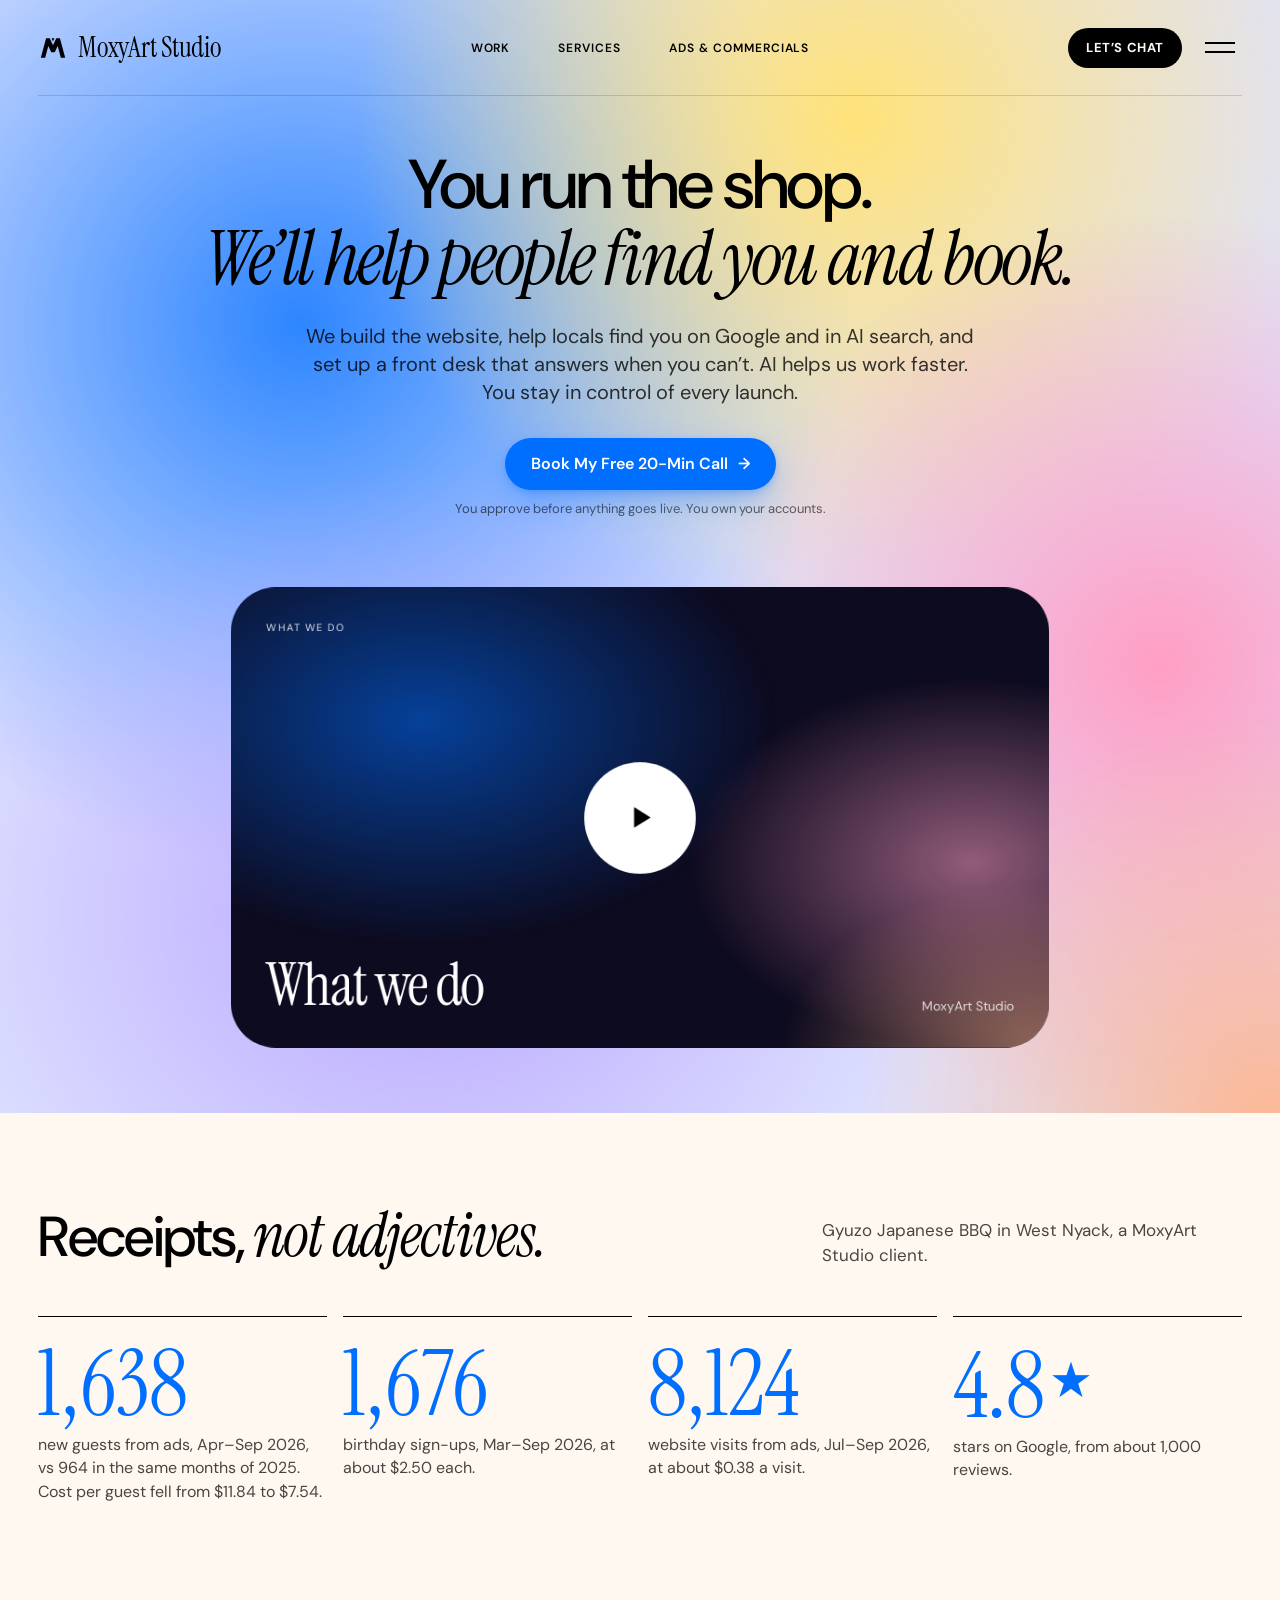
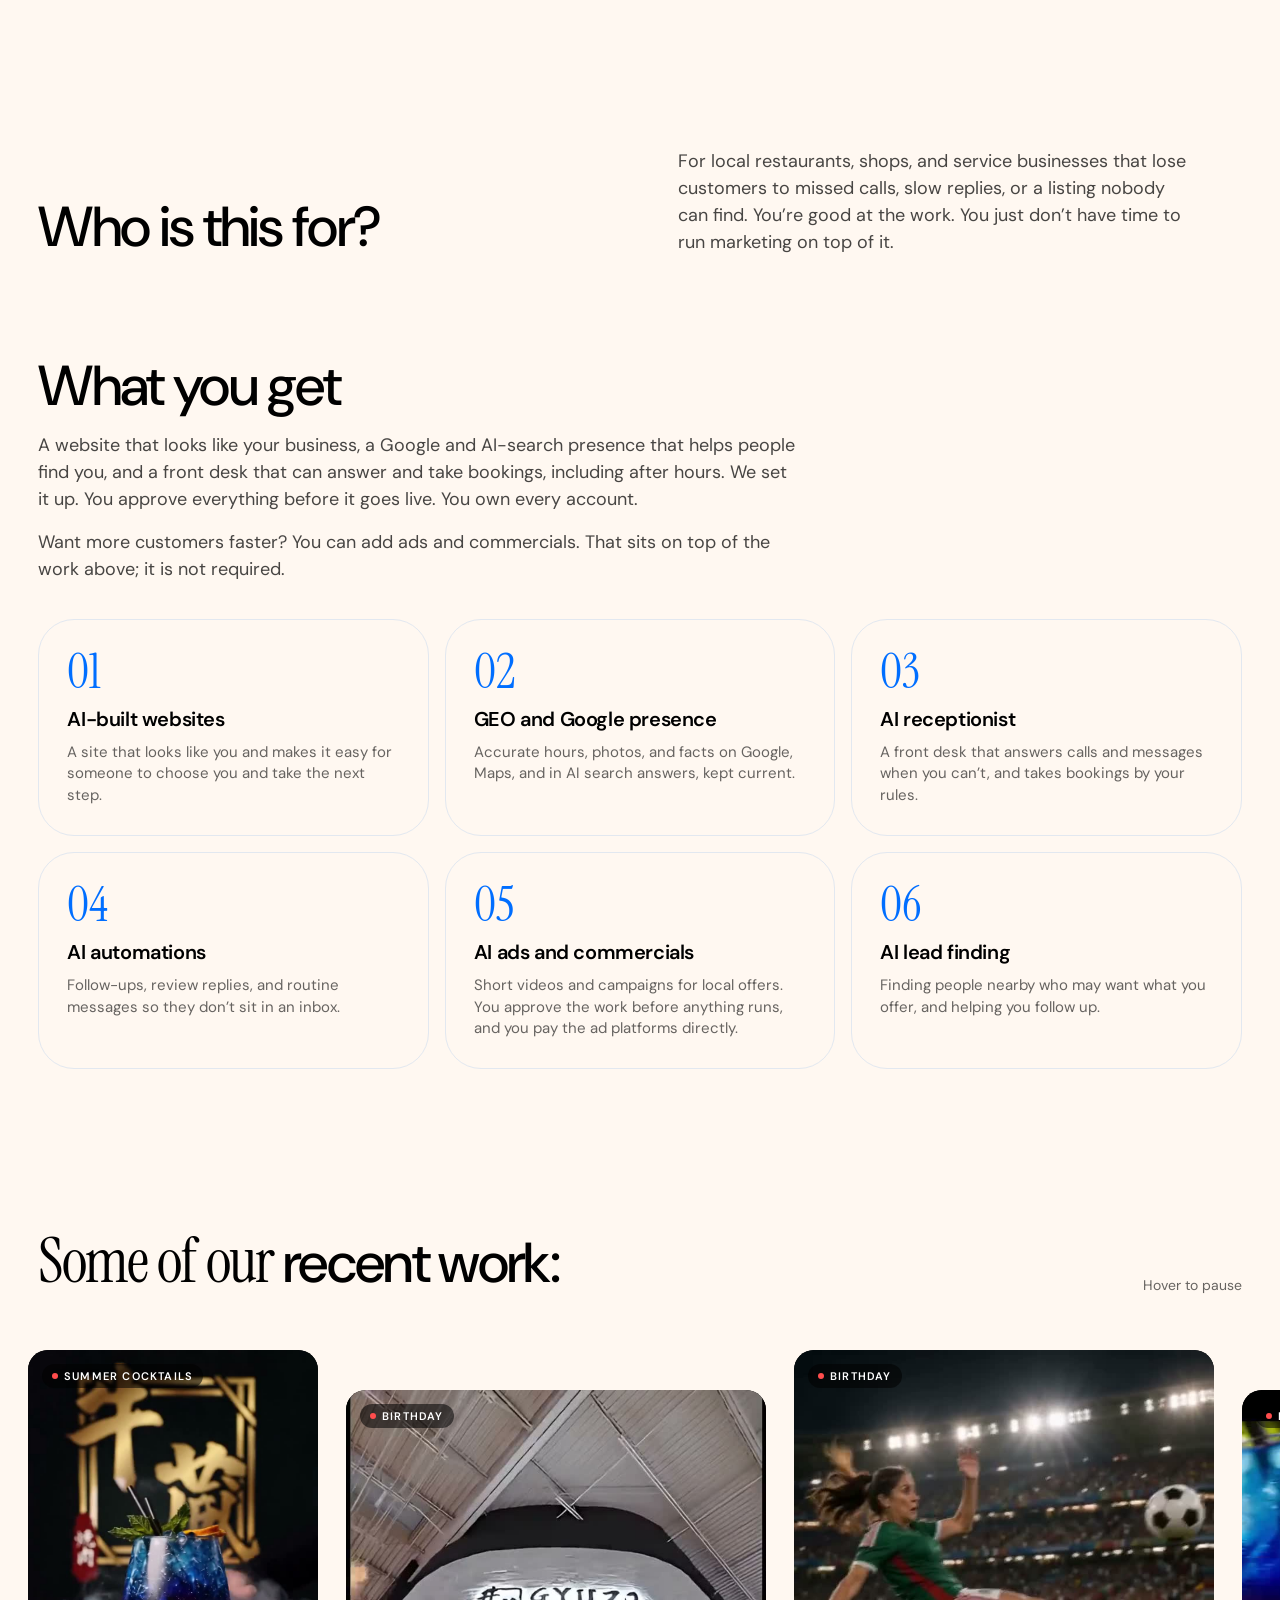
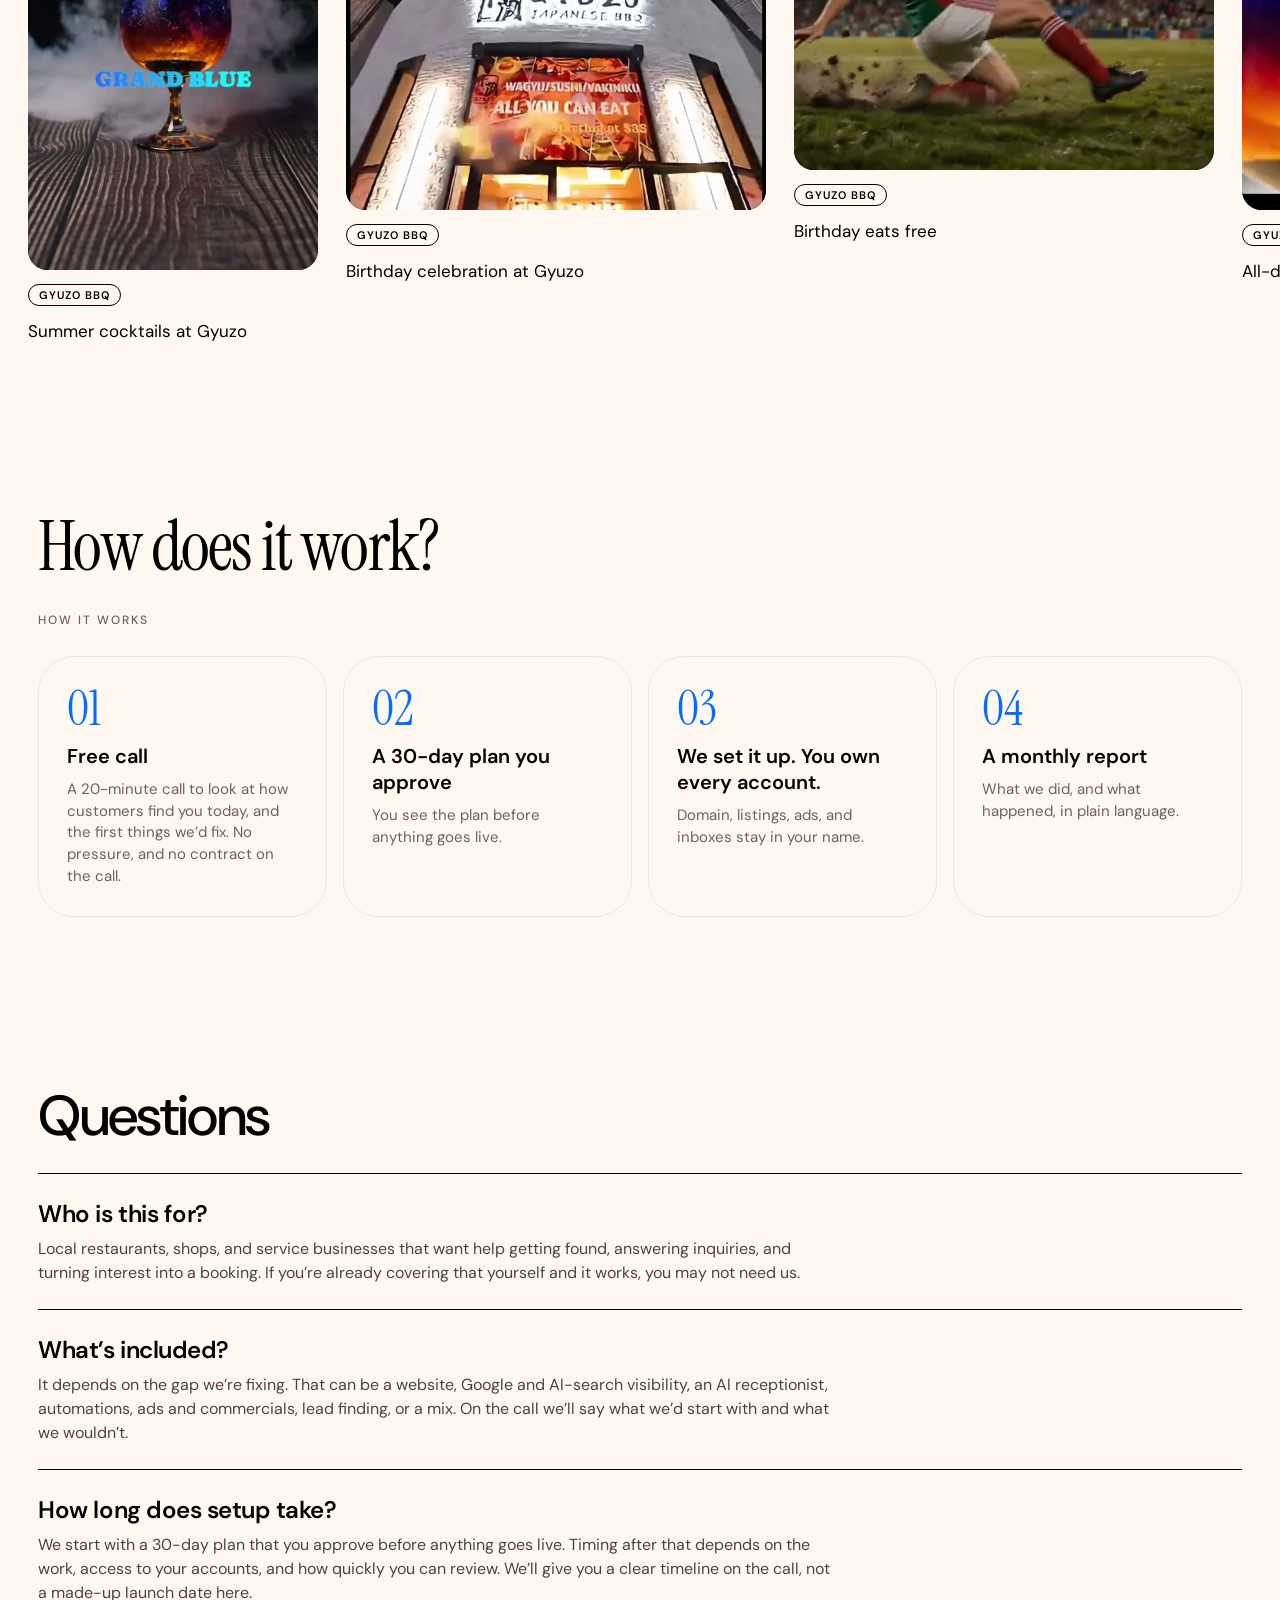
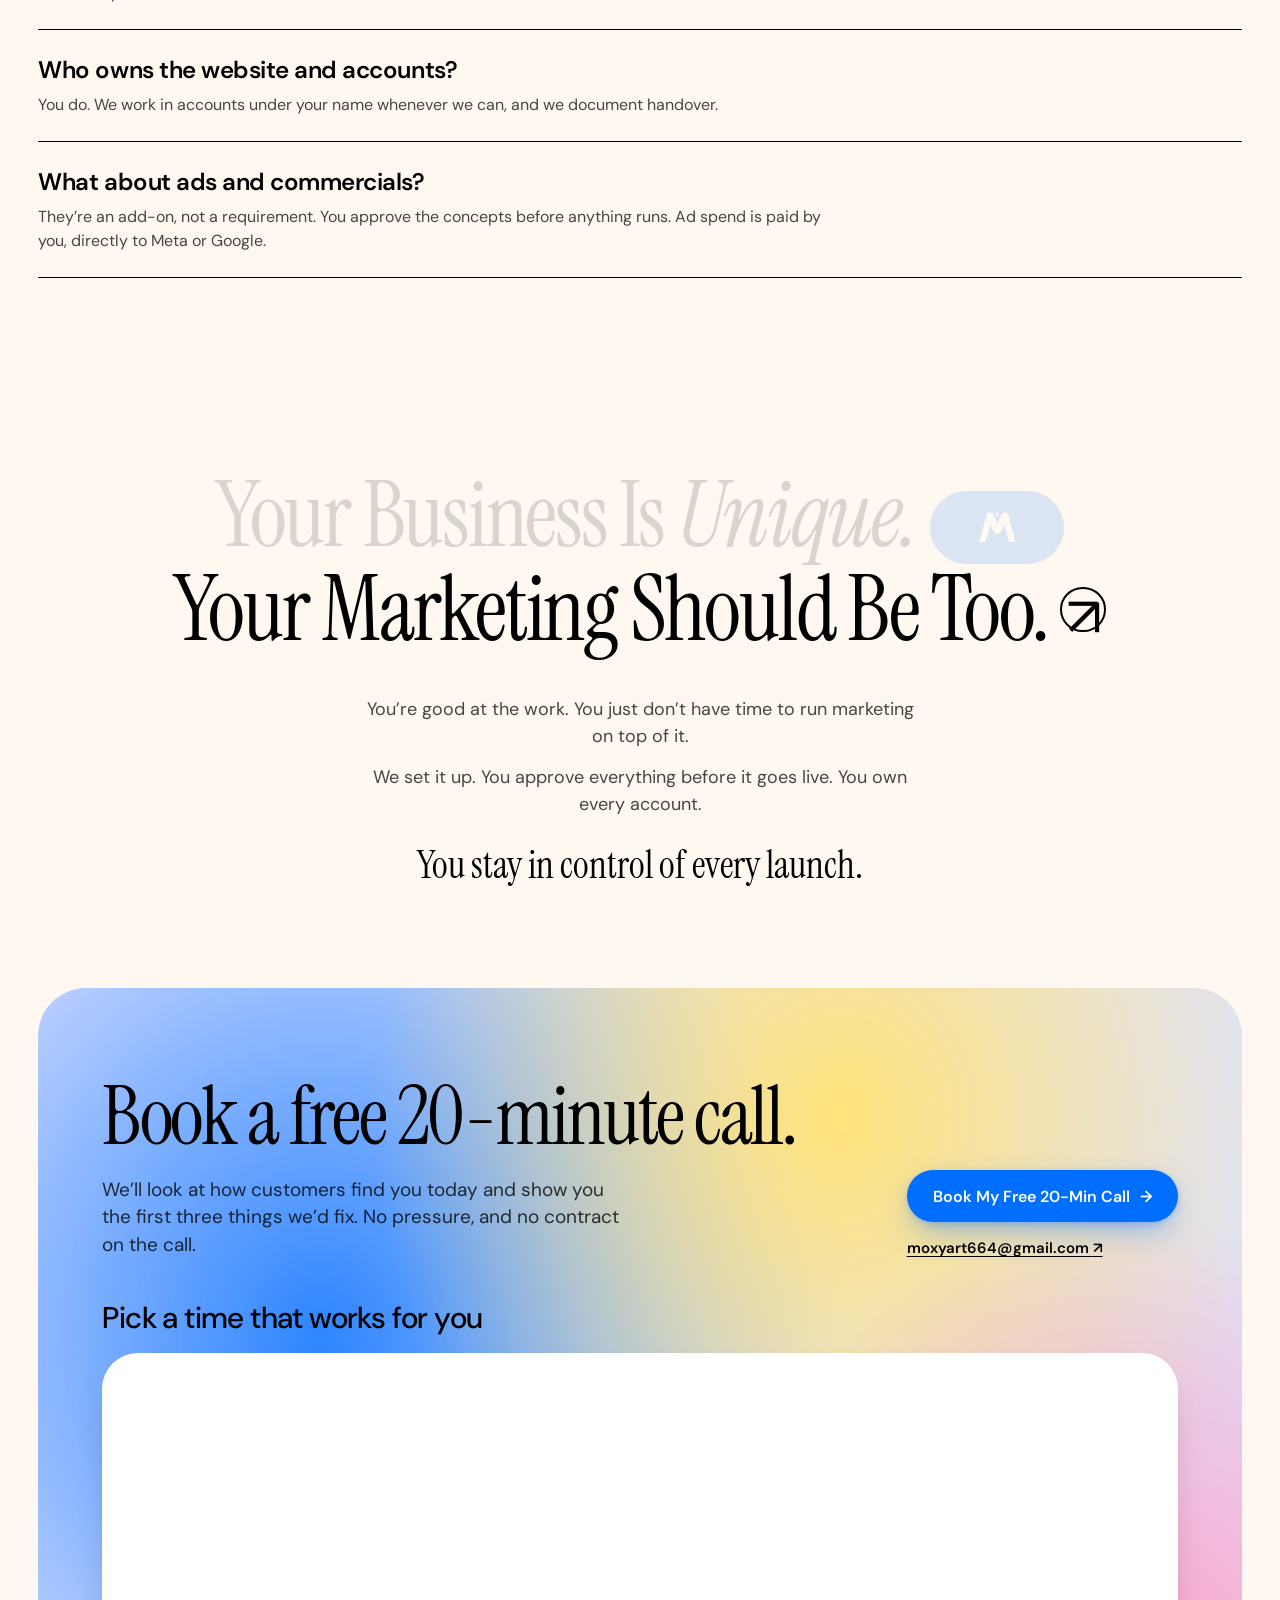
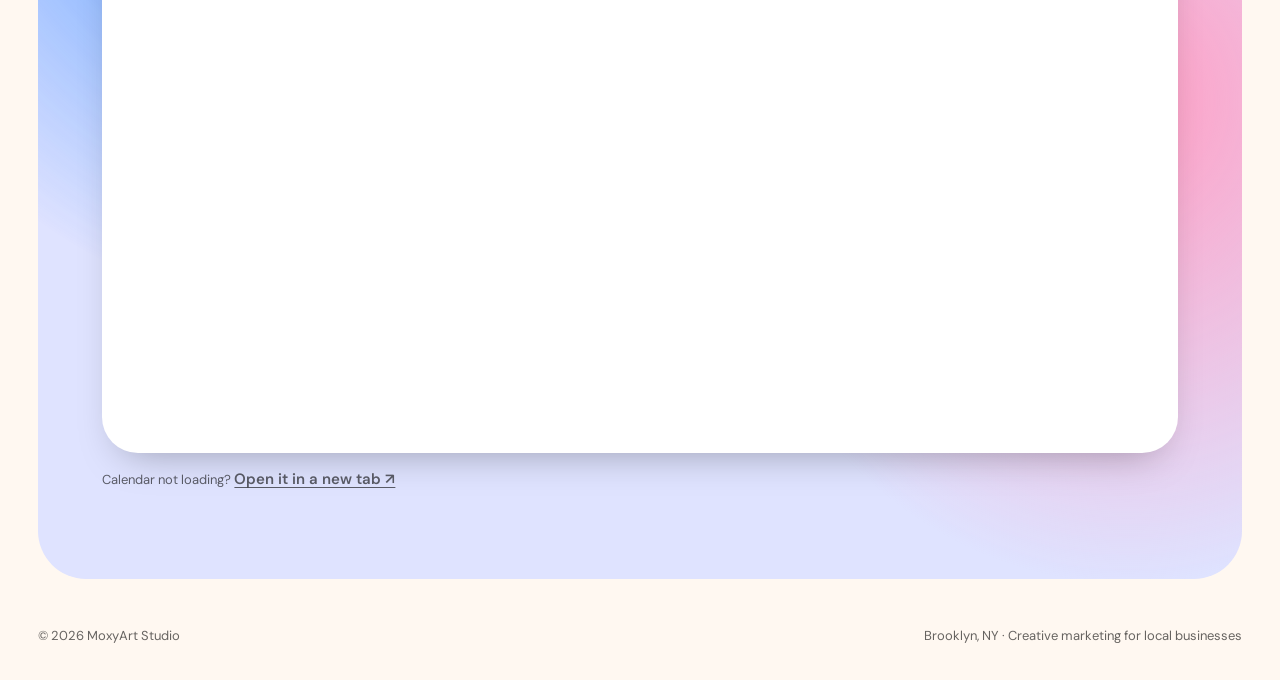
==== commit aaee54d8: "Restore the homepage showreel and the ads client logo ticker. Put both back in their original places" ====
--- a/index.html
+++ b/index.html
@@ -192,7 +192,7 @@
 
     <main id="main">
       <!-- HERO: full screen, moving color background -->
-      <section class="hero hero--copy" id="top" aria-labelledby="hero-title">
+      <section class="hero" id="top" aria-labelledby="hero-title">
         <div class="aura" aria-hidden="true">
           <span class="blob b1"></span>
           <span class="blob b2"></span>
@@ -214,7 +214,22 @@
           </div>
         </div>
 
-        <!-- Showreel placeholder removed: empty play button and no video file. Re-add a real showreel in .hero-video when the asset exists. -->
+        <!-- Two-thirds of the showreel shows on the first screen, so people scroll. -->
+        <div class="hero-video">
+          <div class="showreel" data-grow>
+            <div class="aura" aria-hidden="true">
+              <span class="blob b1"></span>
+              <span class="blob b3"></span>
+              <span class="blob b5"></span>
+            </div>
+            <span class="media-ph top">What we do</span>
+            <span class="play play-lg" aria-hidden="true"><svg viewBox="0 0 24 24"><path d="M8 5.5v13l10.5-6.5z" /></svg></span>
+            <div class="showreel-foot">
+              <p class="showreel-title">What we do</p>
+              <p>MoxyArt Studio</p>
+            </div>
+          </div>
+        </div>
       </section>
 
       <section class="proof container" id="proof" aria-labelledby="proof-title">
--- a/styles.css
+++ b/styles.css
@@ -305,14 +305,6 @@
   color: var(--ink-78);
   animation: rise 800ms var(--ease-out) 640ms both;
 }
-/* Homepage hero has no showreel, so the copy fills the first screen. */
-.hero--copy { padding-bottom: 0; }
-.hero--copy .hero-body {
-  min-height: calc(100vh - var(--header-h));
-  min-height: calc(100svh - var(--header-h));
-  padding-bottom: clamp(48px, 8vh, 96px);
-}
-
 .hero-cta { display: flex; flex-direction: column; align-items: center; gap: 10px; margin-top: 8px; animation: rise 800ms var(--ease-out) 760ms both; }
 .fine-print { margin: 0; font-size: 13px; color: var(--ink-60); }
 .hero-video { position: relative; z-index: 1; width: var(--video-w); margin-inline: auto; }
